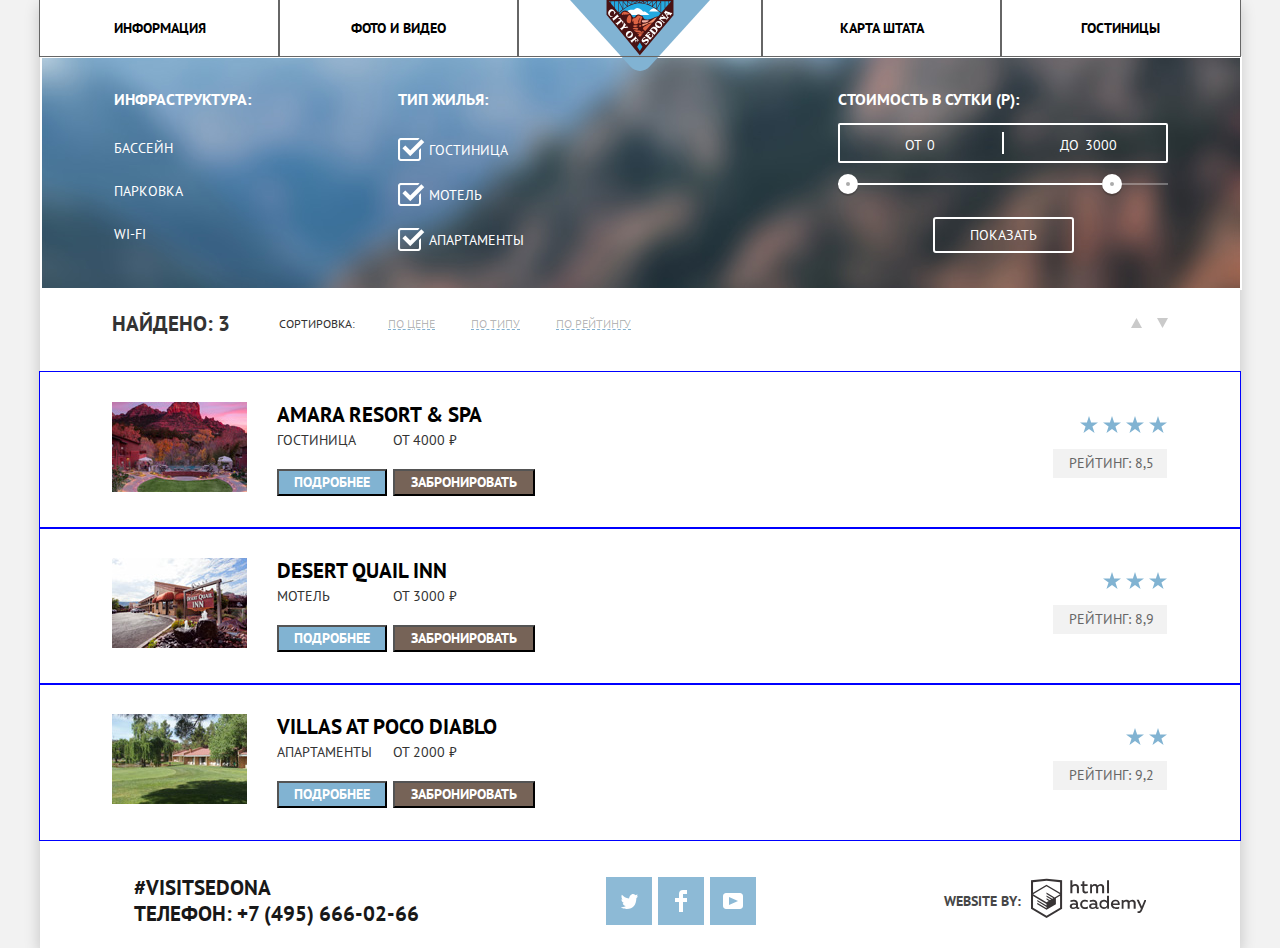
==== hotels.html @ 77ab7d51 "Главная страница - форма готова (кроме декоративных эффектов). Социальный футер - сделал svg, встрое" ====
<!DOCTYPE html>
<html lang="ru">
    <head>
        <meta charset="utf-8">
        <title>HTML Academy: Седона - отели</title>
        <link href="https://fonts.googleapis.com/css?family=PT+Sans:400,700&amp;subset=latin,cyrillic" rel="stylesheet">
        <link rel="stylesheet" href="css/normalize.css">
        <link rel="stylesheet" href="css/style.css">
    </head>
    <body>
        
        <div class="main-container">
            <header class="main-header">
                <nav class="main-navigation" tabindex="1">
                <ul class="site-navigation">
                    <li> <a href="info.html">Информация</a></li>
                    <li> <a href="photo-video.html">Фото и видео</a></li>
                    <li class="main-header-logo">
                    <a href="index.html"><img src="img/logo.svg" width="140" height="71"
                    alt="Логотип города Седона"></a> 
                    </li>
                    <li> <a href="map.html">Карта штата</a></li>
                    <li> <a href="hotels.html">Гостиницы</a></li>
                </ul>
                </nav>
                </header>

            <main>
                <form class="filter white-text" name="filter-form" method="POST" enctype="multipart/form-data">
                    <fieldset class="field-group">
                        <legend>инфраструктура:</legend>
                        <label>
                            <input type="checkbox" name="pool" value="yes" checked>
                            бассейн
                        </label>
                        <label>
                            <input type="checkbox" name="parking" value="yes">
                            парковка
                        </label>
                        <label>
                            <input type="checkbox" name="wi-fi" value="yes">
                            wi-fi
                        </label>
                    </fieldset>

                    <fieldset class="field-group">
                        
                        <legend>тип жилья:</legend>
                        <label>
                            <input type="checkbox" name="hotel" value="yes" checked><span></span>
                            гостиница
                        </label>
                        <label>
                            <input type="checkbox" name="motel" value="yes" checked><span></span>
                            мотель
                        </label>
                        <label>
                            <input type="checkbox" name="aparts" value="yes" checked><span></span>
                            апартаменты
                        </label>
                    </fieldset>
                    <fieldset class="field-group wide">

                        <!--<legend>Стоимость в сутки (р):</legend>
                        старая версия-->

                        <!--<label for="range-value">Стоимость в сутки (р):</label>-->
                       <!-- <div>
                            <div class="range-from"><p>от 0</p></div>
                            <div  class="range-to"><p>до 3000</p></div>
                        </div>  
            
                        
                        <input type="range" multiple min="0" max="3000" step="1" id="range-value">
                        
                        <button class="form-button white-text" type="submit" name="form-button">показать</button>-->

                        <!--Версия из Демо-->
                        <div class="filter-range">
                            <div class="filter-range-title">Стоимость в сутки (р):</div>
                            <div class="price-controls">
                                <label class="min-price">от <input type="number" name="min-price" value="0"></label>
                                <label class="max-price">до <input type="number" name="max-price" value="3000"></label>
                            </div>
                            <div class="range-controls">
                                <div class="scale">
                                <div class="bar"></div>
                                </div>
                                <div class="range-toggle range-toggle-min"></div>
                                <div class="range-toggle range-toggle-max"></div>
                            </div>
                            <button class="btn-transparent" type="submit">Показать</button>
                        </div>
                    </fieldset>
                </form>

                <div class="sortby">
                    <h3>
                        Найдено: 3
                    </h3>
                    <span >Сортировка:</span>
                    <ul>
                       
                        <li><a href="#">по цене</a></li>
                        <li><a href="#">по типу</a></li>
                        <li><a href="#">по рейтингу</a></li>
                    </ul>
                    <div class="arrow">
                        <a href="#"><svg class="arrow-up" xmlns="http://www.w3.org/2000/svg" alt="Сортировка по возрастанию" width="11" height="10" viewBox="0 0 11 10">
                            <path d="M5.5 0L0 10h11z"/></svg></a>
                        <a href="#"><svg class="arrow-down rotate" xmlns="http://www.w3.org/2000/svg" alt="Сортировка по убыванию" width="11" height="10" viewBox="0 0 11 10">
                            <path d="M5.5 0L0 10h11z"/></svg></a>
                    </div>
                </div>
                <section class="catalog">
                    <h2 class="not-visible">Вывод поиска</h2> 
                    <ul> 
                        
                        <!--карточка 1-->
                        <li class="catalog-item">

                                <p class="catalog-item-image">
                                    <a href="catalog-item.html">
                                    <img src="img/hotel-picture-1.jpg" width="135" height="90"
                                    alt="Фотография отеля">
                                    </a>
                                </p>
                                
                                <div class="description">

                                    <h3 class="bold">
                                        <a href="catalog-item.html">
                                            amara resort & spa
                                        </a>
                                    </h3>
                                    
                                    <div class="table">
                                        
                                        <div class="column">
                                            <p class="catalog-item-price ordinary-text">
                                                гостиница
                                            </p>
                                            <button class="button-blue small-button-blue" type="button">подробнее</button>
                                        </div>

                                        <div class="column">
                                            <p class="catalog-item-price ordinary-text">
                                                от 4000 ₽	
                                            </p>
                                            <button class="button-brown small-button-brown" type="button">забронировать</button>
                                        </div>
                                   
                                    </div>

                                </div>
                            
                                <div class="rating">
                                    <p>
                                        <div class="four-stars"></div>
                                        <!--<img src="img/star.svg" width="18" height="17" alt="звезда">
                                        <img src="img/star.svg" width="18" height="17" alt="звезда">
                                        <img src="img/star.svg" width="18" height="17" alt="звезда">
                                        <img src="img/star.svg" width="18" height="17" alt="звезда">
                                        <img src="img/star.svg" width="18" height="17" alt="звезда">-->
        
                                    </p>
                                    <span class="rating-back">
                                        рейтинг: 8,5
                                    </span>
                                </div>
                            </li>
    
                            <!--карточка 2-->
                            <li class="catalog-item">

                                <p class="catalog-item-image">
                                    <a href="catalog-item.html">
                                    <img src="img/hotel-picture-2.jpg" width="135" height="90"
                                    alt="Фотография отеля">
                                    </a>
                                </p>

                                <div class="description">

                                    <h3 class="bold">
                                        <a href="catalog-item.html">
                                            Desert Quail Inn
                                        </a>
                                    </h3 >
                                    <div class="table">

                                        <div class="column">
                                            <p class="catalog-item-price ordinary-text">
                                                мотель	
                                            </p>
                                            <button class="button-blue small-button-blue" type="button">подробнее</button>
                                        </div>

                                        <div class="column">
                                            <p class="catalog-item-price ordinary-text">
                                                от 3000 ₽	
                                            </p>
                                            <button class="button-brown small-button-brown" type="button">забронировать</button>
                                        </div>

                                    </div>

                                </div>
                                
                                <div class="rating">
                                    <p>
                                            <div class="three-stars"></div>
                                        <!--<img src="img/star.svg" width="18" height="17" alt="звезда">
                                        <img src="img/star.svg" width="18" height="17" alt="звезда">
                                        <img src="img/star.svg" width="18" height="17" alt="звезда">-->
                            
                                    </p>
                                    <span class="rating-back">
                                        рейтинг: 8,9
                                    </span>
                                </div>

                            </li>
    
                            <!--карточка 3-->
                            <li class="catalog-item">

                                <p class="catalog-item-image">
                                    <a href="catalog-item.html">
                                    <img src="img/hotel-picture-3.jpg" width="135" height="90"
                                    alt="Фотография отеля">
                                    </a>
                                </p>

                                <div class="description">
    
                                    <h3 class="bold">
                                        <a href="catalog-item.html">
                                            Villas at Poco Diablo
                                        </a>
                                    </h3>
                                    <div class="table">

                                        <div class="column">
                                            <p class="catalog-item-price ordinary-text">
                                                апартаменты 	
                                            </p>
                                            <button class="button-blue small-button-blue" type="button">подробнее</button>
                                        </div>

                                        <div class="column">
                                            <p class="catalog-item-price ordinary-text">
                                            от 2000 ₽ 
                                            </p>
                                            <button class="button-brown small-button-brown" type="button">забронировать</button>
                                        </div>

                                    </div>

                                </div>
                                <div class="rating">
                                    <p>
                                        <div class="two-stars"></div>
                                            
                                        <!--<img src="img/star.svg" width="18" height="17" alt="звезда">
                                        <img src="img/star.svg" width="18" height="17" alt="звезда">-->
                                            
                                    </p>
                                    <span class="rating-back">
                                        рейтинг: 9,2
                                    </span>
                                </div>
                            </li>
                    </ul>

                </section>
            </main>

            <footer class="semi-transparency">
                <p class="footer-contacts bold lh-26px">
                  #visitsedona<br>
                  ТЕЛЕФОН: +7 (495) 666-02-66
              </p>
          
              <div class="footer-social">
                <a class="social-button twitter" href="https://twitter.com">
                  <svg xmlns="http://www.w3.org/2000/svg" xmlns:xlink="http://www.w3.org/1999/xlink" width="17" height="15" viewBox="0 0 17 15">
                    <path fill="#FFF" class="icon" d="M10.95.144c1.685-.496 2.984.27 3.577 1.179.673-.231 1.331-.481 2.011-.708a2.345 2.345 0 0 1-.857 1.768c.685.17 1.304-.491 1.304-.491-.169 1-1.006 1.788-1.563 2.024-.231 6.75-3.175 11.217-10.077 11.082h-.446c-.41 0-4.164-.46-4.898-1.887 2.271.196 3.893-.422 4.693-1.177-.96-.3-2.679-.477-2.979-2.95.349.106.564.228 1.19.119C1.705 8.247.374 7.53.448 5.33c.285.328 1.067.536 1.34.472C1.085 5.561-.182 2.442.894.85c1.818 1.854 3.735 3.606 7.152 3.773C8.254 2.33 9.183.793 10.95.144z"/>
                  </svg>
                </a>
          
                <a class="social-button facebook" href="https://facebook.com">
                  <svg xmlns="http://www.w3.org/2000/svg" width="12" height="22" viewBox="0 0 12 22">
                    <path fill="#FFF" class="icon" d="M12 4V0H8a4 4 0 0 0-4 4v4H0v4h4v10h4V12h4V8H8V4h4z"/>
                  </svg>
                </a>
                
                <a class="social-button youtube" href="https://youtube.com">
                  <svg xmlns="http://www.w3.org/2000/svg" xmlns:xlink="http://www.w3.org/1999/xlink" width="20" height="16" viewBox="0 0 20 16">
                    <path fill="#FFF" class="icon" d="M17 0H3C1.35 0 0 1.35 0 3v10c0 1.65 1.35 3 3 3h14c1.65 0 3-1.35 3-3V3c0-1.65-1.35-3-3-3zM6.027 11.998V4.002L15.014 8l-8.987 3.998z"/>
                  </svg>
                </a>
              </div>
          
              <p class="footer-copyright">
                <b class="lh-26px">website by:</b>
                <a class="htmla-link" href="https://htmlacademy.ru/intensive/htmlcss">
                  <!--<img src="img/logo-htmla.svg"
                  width="115" height="41" alt="логотип htmlacademy">-->
                  <svg xmlns="http://www.w3.org/2000/svg" data-name="Layer 1" viewBox="0 0 113 39" width="115px" height="41px">
                    <path class="htmla-cprght" fill="#fff" d="M46.84 28.22a2.07 2.07 0 0 0 .58-.11v1.4a3.41 3.41 0 0 1-1.24.22 1.75 1.75 0 0 1-1.75-1 5.08 5.08 0 0 1-3.3 1.13c-1.59 0-3.06-.87-3.06-2.68 0-2.24 2.08-2.93 3.9-2.93a11.63 11.63 0 0 1 2.28.26v-.31c0-1.09-.8-1.86-2.3-1.86a7.79 7.79 0 0 0-3.15.67v-1.79a10.72 10.72 0 0 1 3.35-.58c2.48 0 4 1.18 4 3.83v3.14a.57.57 0 0 0 .69.61zm-6.76-1.19a1.42 1.42 0 0 0 1.64 1.29 3.56 3.56 0 0 0 2.53-1v-1.51a10.21 10.21 0 0 0-1.9-.22c-1.1.01-2.27.35-2.27 1.45zM53.06 20.62a5.29 5.29 0 0 1 2.7.67v1.79a4.28 4.28 0 0 0-2.42-.73 2.89 2.89 0 1 0 0 5.76 5.26 5.26 0 0 0 2.55-.67v1.8a6.58 6.58 0 0 1-2.9.6 4.42 4.42 0 0 1-4.72-4.54 4.54 4.54 0 0 1 4.79-4.68zM65.84 28.22a2.07 2.07 0 0 0 .58-.11v1.4a3.41 3.41 0 0 1-1.24.22 1.75 1.75 0 0 1-1.75-1 5.08 5.08 0 0 1-3.3 1.13c-1.59 0-3.06-.87-3.06-2.68 0-2.24 2.08-2.93 3.9-2.93a11.63 11.63 0 0 1 2.28.26v-.31c0-1.09-.8-1.86-2.3-1.86a7.79 7.79 0 0 0-3.15.67v-1.79a10.72 10.72 0 0 1 3.35-.58c2.48 0 4 1.18 4 3.83v3.14a.57.57 0 0 0 .69.61zm-6.76-1.19a1.42 1.42 0 0 0 1.64 1.29 3.56 3.56 0 0 0 2.53-1v-1.51a10.21 10.21 0 0 0-1.9-.22c-1.11.01-2.27.35-2.27 1.45zM76.67 16.85v12.76h-1.76v-1.39a4.07 4.07 0 0 1-3.35 1.62 4.62 4.62 0 0 1 0-9.22 4 4 0 0 1 3.15 1.37v-5.14h2zm-4.76 5.48a2.9 2.9 0 0 0 0 5.8 3 3 0 0 0 2.79-1.84v-2.13a3.06 3.06 0 0 0-2.79-1.83zM82.99 20.62c3.48 0 4.68 2.81 4.12 5.34h-6.58c.22 1.57 1.75 2.22 3.35 2.22a6.41 6.41 0 0 0 2.77-.62v1.68a7.5 7.5 0 0 1-3.14.6c-2.68 0-5-1.53-5-4.61a4.39 4.39 0 0 1 4.48-4.61zm.09 1.62a2.39 2.39 0 0 0-2.57 2.26h4.85a2.06 2.06 0 0 0-2.28-2.26zM89.1 29.61v-8.75h1.73v1.09a4 4 0 0 1 2.92-1.33 3 3 0 0 1 2.73 1.4 4.33 4.33 0 0 1 3.06-1.4 3.21 3.21 0 0 1 3.32 3.52v5.47h-2V24.2a1.67 1.67 0 0 0-1.73-1.84 2.94 2.94 0 0 0-2.17 1.18V29.61h-2V24.2a1.67 1.67 0 0 0-1.73-1.84 3.11 3.11 0 0 0-2.32 1.35v5.91h-2zM111.47 20.86h2l-4.1 9.93c-.95 2.28-2.19 3-3.52 3a5 5 0 0 1-1.15-.15v-1.66a3 3 0 0 0 .89.13c.95 0 1.66-.67 2.17-2l.18-.44-4.16-8.82h2.13l3 6.6zM40.66 1.53v5a4 4 0 0 1 2.83-1.2A3.41 3.41 0 0 1 47.1 8.9v5.41h-2V9.15a1.9 1.9 0 0 0-2-2.1 3.08 3.08 0 0 0-2.44 1.46v5.8h-2V1.53h2zM52.43 2.42v3.12h3.17v1.71h-3.17v4c0 1.15.53 1.53 1.66 1.53a4.71 4.71 0 0 0 1.77-.35v1.68a7.14 7.14 0 0 1-2.35.38 2.68 2.68 0 0 1-3-2.88V7.23h-1.6V5.52h1.57V2.88zM58.1 14.29V5.54h1.73v1.09a4 4 0 0 1 2.92-1.33 3 3 0 0 1 2.73 1.4 4.33 4.33 0 0 1 3.06-1.4 3.21 3.21 0 0 1 3.32 3.52v5.47h-2V8.88a1.67 1.67 0 0 0-1.73-1.84 2.94 2.94 0 0 0-2.17 1.18V14.29h-2V8.88a1.67 1.67 0 0 0-1.73-1.84 3.11 3.11 0 0 0-2.32 1.35v5.91h-2zM74.72 1.52h1.95v12.76h-1.95zM15.44.02h-.16L0 1.62v28l15.28 9.09 15.28-9.09v-28zm13.12 28.45l-13.28 7.9L2 28.47V16.99l13.22 7.87v1.43l-9.07-5.4v1.38l9.11 5.47v1.46l-9.1-5.42v1.38l9.11 5.47 9.19-5.5V19.22l4.1-2.45v11.67zm0-13.16l-3.65 2.14-1.68 1-8-4.76v1.38l6.84 4.07h-.06l-.15.09-1 .57-5.64-3.36v1.38l4.45 2.65-1.05.7-3.36-2v1.38l2.21 1.3-2.25 1.35-13.16-7.82 13.17-7.92zm0-1.39L15.21 6.05l-13.2 7.86V3.41l13.28-1.39 13.28 1.39v10.51z"/>
                </svg>
                </a>
              </p>
          
              </footer>
        </div>
    </body>
</html>
---- css/style.css ----
body {
  margin: 0;
  padding: 0;

  font-family: "PT Sans", Arial, sans-serif;
  font-size: 14px;
  line-height: 21px;
  font-weight: 400;
  text-transform: uppercase;
  text-align: center;
  color: #333333;
  background-color: #f2f2f2;
}

a:hover,
button:hover{
  cursor: pointer;
}


a {
  text-decoration: none;
}

.main-container{
  width: 1200px;
  /*height: 2762px;*/
  box-shadow: 0px 5px 15px 0 rgba(0, 1, 1, 0.2);
  margin: 0 auto;
  background-color: #ffffff;
}

.main-navigation {
  font-size: 14px;
  font-weight: bold;
  line-height: 26px;
  color: #000000;
  text-align: center;
}

h3 {
  font-size: 21px;
  line-height: 26px;
}

.site-navigation {
  list-style: none;	
}

.lh-26px{
  line-height: 26px;
}

.site-navigation a {
  color: #000000;
}

.main-navigation a:hover,
.main-navigation a:focus {
  color: #81b3d2;
}

.site-navigation{
  display: flex;
  
  flex-direction: row;
  justify-content: space-between;
  padding-left: 0px;
  margin: 0px;
  
}

.site-navigation li {
display: flex;
outline: 1px solid #666;
flex-basis: 239px;
align-items: center;
justify-content: center;
height: 56px; /*если без высоты - рисует с заданными в макете внутренними отступами 79px.
высота строки 26, по 22 внутр. отступы, итого высота li на 9px больше, чем нужно и лого не выходит за пределы контейнера*/
}
.site-navigation
.main-header-logo {
  flex-basis: 244px;
  display: block;
  z-index: 5;
}

.blue-back,
.button-blue {
  background-color: #81b3d2;
}

.main-navigation a:active{
  color: rgba(0, 0, 0, 0.3);
}

.button-blue:hover,
.button-blue:focus,
.footer-social a:hover, 
.footer-social a:focus {
  background-color: #669ec0;
}

.footer-social a:active, 
.button-blue:active {
  background-color: #5496bd;
  color: rgba(255, 255, 255, 0.3);

}

/*.cover{
  width:280px;
  height: 146px;
  margin: 0px;
}*/

.blue-back p{
  /*margin: 0px;*/
}
.white-text {
  color: #ffffff;
  font-size: 14px;
  text-transform: uppercase;
}

.blue-back .bold {
  font-size: 21px;
  color: #ffffff;
}

.blue-back {
  color: #ffffff;
  /*width: 280px;*/
  /*height: 256px;*/
  /*padding: 43px 60px 61px;*/
}

.inner-grid{
  display: flex;
  flex-direction: row;
  /*justify-content: center;*/
  flex-wrap: wrap;
  outline: 1px dashed #666;
}

.button-brown {
  
  background-color: #766357;
}
.big-button-brown {
  width: 568px;
  height: 86px;
  color: #ffffff;
  font-size: 21px;
  line-height: 26px;
  font-weight: 700;
  text-transform: uppercase;
}

.small-button-brown,
.small-button-blue{
  width: 142px;
  height: 27px;
  color: #ffffff;
  text-transform: uppercase;
  font-weight: 700;
}

.button-brown:hover{
  background-color: #604e43;
}

.button-brown:active{
  background-color: #503e33;
  color: rgba(255, 255, 255, 0.3);
}


.welcome-banner{
  text-align: center;
  width: 1200px;
  height: 508px;
  background-color: #5496bd;
  
  background-image: url(../img/welcome.svg), url(../img/polygon.png), url(../img/background-photo.jpg);
  background-size: 40%, 100%, 100%;
  background-position: center, bottom, top;

  border: 1px solid red;
  position: relative;
  background-repeat: no-repeat, no-repeat, no-repeat;
}

.bold{
  color:#000000;
  font-size: 21px;
  text-transform: uppercase;
  font-weight: bold;
}

.grey-back{
  background-color: #eeeeee;
}

.white-back{
  background-color: #ffffff;
}

.input-back-wide{
  width: 346px;
  height: 38px;
  background-color: #f2f2f2;
  
}

.form-decor {
  
  border: 1px solid red;
  box-shadow: 0px 7px 15px 0 rgba(0, 1, 1, 0.15);
  line-height: 26px;
  font-weight: 700;
  color:#000000;
  
  
}

.modal-show {
  display: inline-block;
  /*animation: bounce 0.6s;*/
}

.visually-hidden{
  display: none;
}

/*@keyframes bounce {
  0% {
    transform: translateY(-2000px);
  }

  70% {
    transform: translateY(30px);
  }

  90% {
    transform: translateY(-10px);
  }

  100% {
    transform: translateY(0);
  }
}*/
/*@keyframes bounce{
	from{
	top: 25px;
	animation-timing-function: ease-in;
	}
	50%{
		top:50px;
		 animation-timing-function: ease-out;
	}
	to{
		top: 100px;
	}
	
  }*/

@keyframes shake {
  0%,
  100% {
    transform: translateX(0);
  }

  10%,
  30%,
  50%,
  70%,
  90% {
    transform: translateX(-10px);
  }

  20%,
  40%,
  60%,
  80% {
    transform: translateX(10px);
  }
}

.modal-error {
  animation: shake 0.6s;
}

.grid-item{
  
  width: 280px;
  padding: 43px 60px 61px;
  
}

.content-image{
  width: 800px;
  /*height: 256px;*/
  display: flex;
  /*outline: 1px solid red;*/
  margin: 0px;
  padding: 0px;
}

.grid-item .content-image{
  width: 800px;
  height: 256px;
}

.big-button-blue{
  width: 458px;
  height: 58px;
  color: #ffffff;
  font-size: 21px;
  line-height: 26px;
  font-weight: 700;
  text-transform: uppercase;
}

.small-button-blue{
  width: 110px;
  height: 27px;
}

.not-visible{
  display: none;
}

.pseudo-header{
  font-size: 30px;
  font-weight: bold;
  line-height: 36px;
  color: #000000;
  
}

.pseudo-header+.ordinary-text { 
  line-height: 24px;
}

.interactive {
  text-align: center;
  
}

.map form{
  padding: 55px;
  border: solid 1px red;
  /*width: 568px;*/
  margin: 0 316px;
  
  position: absolute;
  z-index: 15;
  background-color: #ffffff;

}
.form-decor input {
  color:#000000;
  font-size: 14px;
  font-weight: 700;
  text-transform: uppercase;
  border: none;
  width: 346px;
  /*height: 38px;*/
  padding-left: 13px;
  padding-top: 11px;
  padding-bottom: 11px;
  margin-bottom: 29px;
}

.number input{
  width: 38px;
  padding-left: 0px;
  text-align: center;
}

.number button{
  width: 38px;
  height: 38px;
  background-color: #f2f2f2;
}

/*.htmla-link{
  
  width: 115px; 
  height: 41px;
  mask-image: url('img/logo-htmla.svg');
  background-color: #231f20;
}*/

.sortby{
  display: flex;
  flex-direction: row;
  justify-content: space-around;
  padding-left: 72px;
  margin-right: 72px;
  align-items: center;
  font-size: 12px;
  line-height: 18px;
}
.sortby li,
.catalog li{
  list-style: none;
}

.sortby li {
  display: inline-block;
  margin-left: 33px;
  text-align: start;
  
}
.sortby ul{
  text-align: start;
  padding-left: 0px;
}

.sortby span {
  margin-left: 49px;
}
.sortby a {
  color: rgba(0, 0, 0, 0.3);
  text-decoration-line: underline;
  text-decoration-color: #81b3d2;
  text-decoration-style: dashed;
}
.sortby a:hover,
.sortby a:focus {
  color:#81b3d2;
}
.sortby a:active {
  color: #000000;
  text-decoration: none;
}

 .arrow {
  text-align: end;
  margin-left: auto;
  
}

.arrow-up,
.arrow-down{
  fill: #cacaca;
}
.arrow-up:hover,
.arrow-down:hover,
.arrow-up:focus,
.arrow-down:focus {
  fill: #231F20;
}
.arrow-up:active,
.arrow-down:active{
  fill: #81b3d2;
}
.arrow .rotate{
  transform: rotate(180deg);
  margin-left: 12px;
}
.catalog-item{
  padding: 30px 73px 30px 72px;
}

.catalog-item a{
  color:#000000;
}

.catalog-item-image{
  margin: 0px;
}

.description{
  display: flex;
  align-items: flex-start;
  justify-content: flex-start;
  flex-wrap: wrap;
  width: 258px;
  margin-top: 0px;
 
  margin-right: 450px;
  margin-left: 30px;
}

.description a {
  margin-bottom: 0px;
  display: inline-block;
}

.description a:hover,
.description .arrow-up:focus {
  color: #81b3d2;
}

.description a:active{
  color: rgba(0, 0, 0, 0.3);
}

.description h3{
  margin: 0px;
}

.description
.ordinary-text {
  display: inline-block;
  margin-right: 0px;
  margin-bottom: 18px;
  margin-top: 0px;

}

.rating{
  text-align: end;
  margin-left: auto;

}

.column {
  display: flex;
  width: 142px;
  flex-direction: column;
  align-items:  flex-start;
  justify-content: flex-start;
}

.column:first-child{
  margin-right: 6px;
}

.column button{
  padding: 0px;
}
.table{
  display: flex;
  width: 180px;
  flex-direction: row;
  align-items:  flex-start;
  justify-content: flex-start;
}

.catalog ul{
  padding-left: 0px;
}

.catalog li{
  display: flex;
  outline: 1px solid blue;
  flex-direction: row;
  flex-wrap: wrap;
}

.rating-back{
  width: 110px;
  height: 27px;
  background-color:#f2f2f2;
  color: #666666;
  font-weight: 400;
  padding: 5px 13px 6px 16px;
}

.semi-transparency{
  display: flex;
  justify-content: space-around;
  align-items: center;
  opacity: 0.9;
  z-index: 5;
}

.footer-social{
  display: flex;
  width: 150px;
  
  flex-direction: row;
  flex-wrap: nowrap;
 
}

/*.footer-social ul{
  display: flex;
  flex-direction: row;
  justify-content: space-between;
}*/

/*.footer-social a:active,
.footer-social a:focus  {
  background-color: rgba(255, 255, 255, 0.3);
  z-index: 5;
}*/
/*
.icon-back li{
  display: inline-block;
  vertical-align: middle;
  
}
.icon-back img {
  align-content: center;
  vertical-align: middle;
  display: inline-block;
}

.icon-back {
  margin: 0px;
  display: flex;
  padding: 0px;
  justify-content: space-around;
}
*/

/*.footer-social a{
  width: 46px;
  height: 48px;
  background-color: #81b3d2;
  display: inline-block;
}

.twitter{
  background-image: url('../img/tw-icon.svg');
  background-repeat: no-repeat;
  background-position: center;
}

.facebook{
  background-image: url('../img/fb-icon.svg');
  background-repeat: no-repeat;
  background-position: center;
}

.youtube{
  background-image: url('../img/youtube-icon.svg');
  background-repeat: no-repeat;
  background-position: center;
}
*/
.footer-social a{
  width: 46px;
  height: 48px;
  background-color: #81b3d2;
  display:flex;
  flex-direction: row;
  flex-wrap: nowrap;
  justify-content: center;
  align-items: center;
  margin-right: 6px;
}

.footer-social a:nth-child(3){
  margin-right: 0px;
}

.twitter svg{
  
  
  /*vertical-align: middle;*/
}

.footer-social a:active .icon{
  fill: rgba(255, 255, 255, 0.3);
}

.footer-contacts{
  text-align: left;
  text-decoration: none; /*в Edge всё равно подчёркивает телефон, как ссылку и выделяет синим */
}

.footer-copyright{
  display: flex;
  align-items: center;
}
.footer-copyright b{
  margin-right: 10px;
}

.htmla-cprght {
  fill: #231f20;
}

.htmla-link:hover .htmla-cprght,
.htmla-link:focus .htmla-cprght {
  fill: #81b3d2;
}

.htmla-link:active .htmla-cprght{
  fill: #bdbbbc;
}

.filter {
  background-image: url(../img/filter-background.jpg);
  background-repeat: no-repeat;
  width: 1054px;
  /*height: 273px; */
  background-position: center;
  display: flex;
  vertical-align: top;
  border: solid 2px #ffffff;
  padding: 31px 72px 35px 72px;
  /*justify-content: space-between;*/
}
.filter legend{
  line-height: 21px;
  font-size: 16px;
  font-weight: 700;
  
}


.filter fieldset{
  border: none;
  /*display: inline-block;*/
  text-align: left;
  vertical-align: top;
  padding: 0px;
  margin: 0 0;
  width: 139px;
  display: flex;
  flex-direction: column;
  flex-wrap: nowrap;
}

.filter button{
  /*background: #fff; /* запасной цвет для старых браузеров */
  background-color: transparent;
  /* rgba(255, 255, 255, 0.1);*/
  border-radius: 3px;
  margin: 0 auto;
  
  
}

input[type="checkbox"] {
  display: none;
 }


 .filter input[type="checkbox"]~span {
  /*content: " ";*/
  display: inline-block;
  width: 27px;
  height: 23px;
  vertical-align: bottom;
  background-image: url(../img/checkbox-off.png);
  background-repeat: no-repeat;
}

.filter input[type="checkbox"]:checked~span {
  /*content: " ";*/
  /*display: inline-block;
  width: 27px;
  height: 23px;
  vertical-align: bottom;*/
  background-image: url(../img/checkbox-on.png);
  /*background-repeat: no-repeat;*/
}



/*input[type="checkbox"] {
  display: none;
 }


.filter label::after {
  content: " ";
  display: inline-block;
  width: 27px;
  height: 23px;
  vertical-align: bottom;
  
  }

  /*label::after{
  content: " ";
  background-image: url(../img/checkbox-on.png);
  background-repeat: no-repeat;
  width: 27px;
  height: 23px;
  vertical-align: bottom;
}*/

/*label:after+input:checked {
  content: " ";
  background-image: url(../img/checkbox-off.png);
  background-repeat: no-repeat;
}
/*input[type="checkbox"]:disabled{
  background-image: url(../img/checkbox-off.png);
  background-repeat: no-repeat;*/
  /*.filter input[type="checkbox"]:checked{
    display: inline-block;
    background-image: url(../img/checkbox-on.png);
    width: 27px;
    height: 23px;
    background-repeat: no-repeat;
    vertical-align: bottom;
   }*/

   /*.field-group{
  width: 139px;
  display: flex;
  flex-direction: column;
  flex-wrap: nowrap;
}*/

/* Мои стили для формы с ранжированием
.wide {
  width: 314px;
}

.field-group div{
  width: 314px; 
  outline: solid white 1px;
  margin-top: 13px;
  display: flex;
}

.field-group .range-to,
.field-group .range-from {
  margin: 0px;
  padding: 0px;
  width: 157px;
  text-align: center;
  display: inline-block;
}
.range-from p{
  margin: 11px 0;
}

#range-value {
  width: 317px;
  margin-top: 13px;
  margin-bottom: 50px;

}

/*Стили для куска формы с ранжированием из демонстрации*/
.filter-range {
  width: 330px;
  margin-top: 0px;
  margin-left: auto;
  margin-right: auto; 

  color: #ffffff;
  text-transform: uppercase;
}

.filter-range-title {
  margin-bottom: 13px;

  font-weight: 600;
  font-size: 16px;
  line-height: 21px;
}

.price-controls {
  position: relative;
  
  height: 36px;
  margin-bottom: 20px;
  
  font-size: 0;

  border: 2px solid #ffffff;
  border-radius: 2px;
}

.price-controls::after {
  content: "";
  position: absolute;
  top: 50%;
  left: 50%;

  width: 2px;
  height: 22px;

  background: #ffffff;
  transform: translate(-50%, -50%);
}

.price-controls label {
  display: inline-block;

  font-size: 14px;
  line-height: 38px;
  vertical-align: top;

  cursor: pointer;
}

.price-controls .min-price,
.price-controls .max-price {
  width: 90px;
  padding-left: 65px;
}

.price-controls input {
  width: 50px;
  margin: 0;

  color: inherit;
  font: inherit;

  background: none;
  border: none;
}

.range-controls {
  position: relative;

  margin-bottom: 32px;
}

.range-controls .scale {
  height: 2px;

  background: rgba(255, 255, 255, 0.3);
}

.range-controls .bar {
  width: 80%;
  height: 2px;

  background: #ffffff;
}

.range-toggle {
  position: absolute;
  top: -9px;
  
  width: 4px;
  height: 4px;

  background: #ababab;
  border: 8px solid #ffffff;
  border-radius: 50%;
  box-shadow: 0 2px 1px 0 rgba(0, 1, 1, 0.2);
  cursor: pointer;
}

.range-toggle:hover {
  background: #1c4f80;
}

.range-toggle-min {
  left: 0;
}

.range-toggle-max {
  left: 80%;
}

.btn-transparent {
  display: block;
  margin: 0 auto;
  padding: 6px 35px;

  font-size: 14px;
  line-height: 20px;
  color: #ffffff;
  text-transform: uppercase;

  background: transparent;
  border: 2px solid #ffffff;
  border-radius: 2px;
  cursor: pointer;
}

.btn-transparent:hover {
  color: #000000;

  background: #ffffff;
}


/*Выравниваю лейблы к инпутам в форме фильтрации.
Есть подозрение, что это обычный justify-content: space-between,
но он почему-то не работает((*/


.filter fieldset:nth-child(1) label,
.filter fieldset:nth-child(2) label{
 margin-bottom: 22px;
}

.filter fieldset:nth-child(1) legend,
.filter fieldset:nth-child(2) legend {
  margin-bottom: 28px;
}

.filter fieldset:nth-child(1) label:last-child,
.filter fieldset:nth-child(2) label:last-child {
 margin-bottom: 0px;
}

.filter fieldset:nth-child(1) {
  margin-right: 147px;
}

.filter fieldset:nth-child(2) {
  margin-right: 314px;
}

.form-button {
  width: 133px;
  height: 32px;
  }
  

.four-stars{
  display: inline-block;
  width: 87px;
  height: 17px;
  background-image: url(../img/star.svg);
  background-repeat: space no-repeat;
  background-size: 18px 17px;
  }

  .three-stars{
  display: inline-block;
  width: 64px;
  height: 17px;
  background-image: url(../img/star.svg);
  background-repeat: space no-repeat;
  background-size: 18px 17px;
}

.two-stars{
  display: inline-block;
  width: 41px;
  height: 17px;
  background-image: url(../img/star.svg);
  background-repeat: space no-repeat;
  background-size: 18px 17px;
}
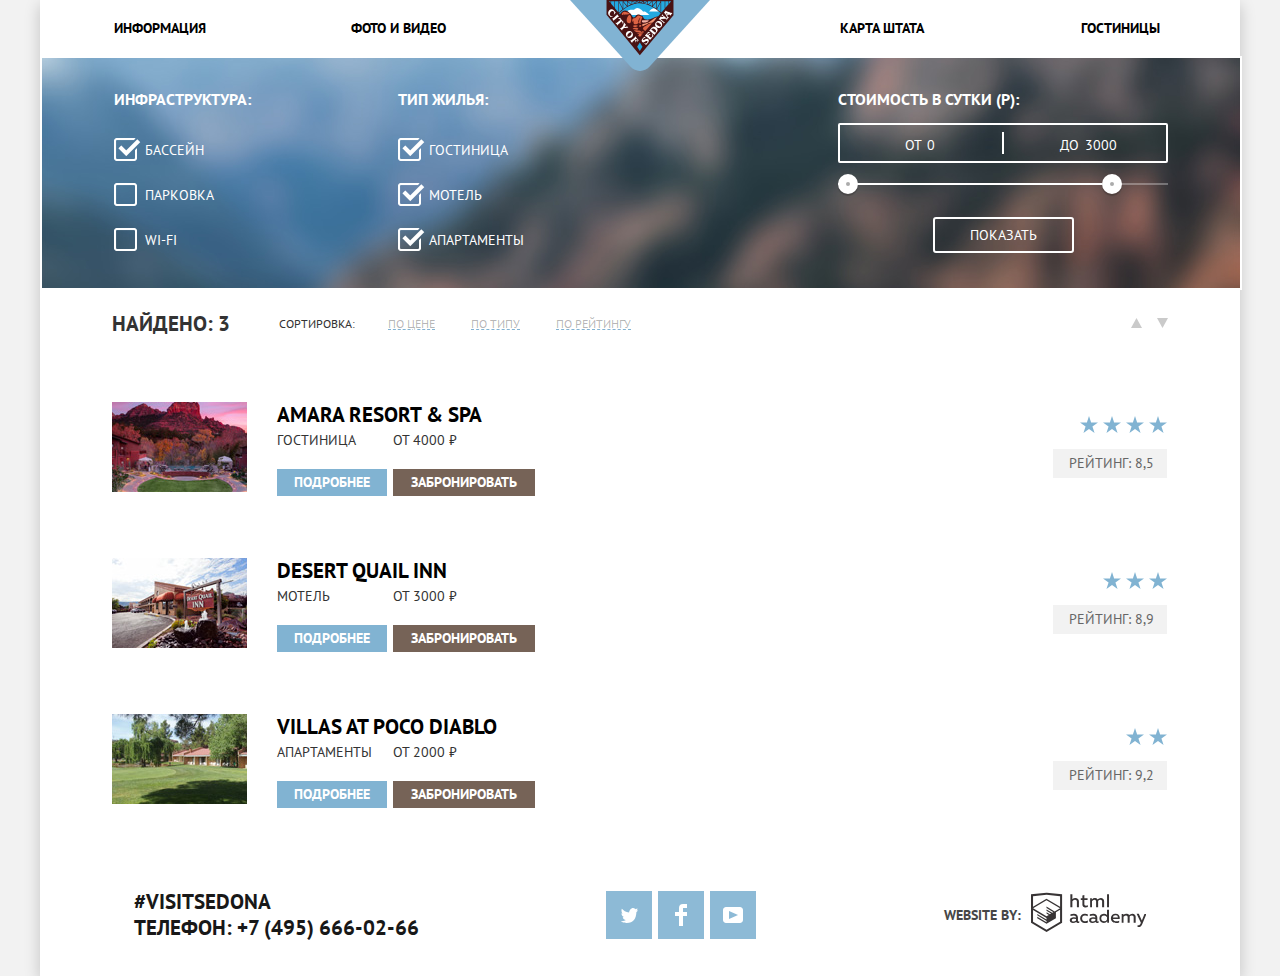
==== commit 2b3cc193: "Закрываем декоративные элементы и оформление контента." ====
--- a/hotels.html
+++ b/hotels.html
@@ -30,15 +30,15 @@
                     <fieldset class="field-group">
                         <legend>инфраструктура:</legend>
                         <label>
-                            <input type="checkbox" name="pool" value="yes" checked>
+                            <input type="checkbox" name="pool" value="yes" checked><span></span>
                             бассейн
                         </label>
                         <label>
-                            <input type="checkbox" name="parking" value="yes">
+                            <input type="checkbox" name="parking" value="yes"><span></span>
                             парковка
                         </label>
                         <label>
-                            <input type="checkbox" name="wi-fi" value="yes">
+                            <input type="checkbox" name="wi-fi" value="yes"><span></span>
                             wi-fi
                         </label>
                     </fieldset>
--- a/css/style.css
+++ b/css/style.css
@@ -22,12 +22,16 @@
   text-decoration: none;
 }
 
+button {
+  border: none;
+}
 .main-container{
   width: 1200px;
   /*height: 2762px;*/
   box-shadow: 0px 5px 15px 0 rgba(0, 1, 1, 0.2);
   margin: 0 auto;
   background-color: #ffffff;
+  position: relative;
 }
 
 .main-navigation {
@@ -72,7 +76,6 @@
 
 .site-navigation li {
 display: flex;
-outline: 1px solid #666;
 flex-basis: 239px;
 align-items: center;
 justify-content: center;
@@ -109,15 +112,6 @@
 
 }
 
-/*.cover{
-  width:280px;
-  height: 146px;
-  margin: 0px;
-}*/
-
-.blue-back p{
-  /*margin: 0px;*/
-}
 .white-text {
   color: #ffffff;
   font-size: 14px;
@@ -131,17 +125,14 @@
 
 .blue-back {
   color: #ffffff;
-  /*width: 280px;*/
-  /*height: 256px;*/
-  /*padding: 43px 60px 61px;*/
+ 
 }
 
 .inner-grid{
   display: flex;
   flex-direction: row;
-  /*justify-content: center;*/
   flex-wrap: wrap;
-  outline: 1px dashed #666;
+  
 }
 
 .button-brown {
@@ -180,16 +171,26 @@
 .welcome-banner{
   text-align: center;
   width: 1200px;
-  height: 508px;
+  height: 501px;
   background-color: #5496bd;
   
-  background-image: url(../img/welcome.svg), url(../img/polygon.png), url(../img/background-photo.jpg);
+  background-image: url(../img/welcome.svg), url(../img/background-photo.jpg);
   background-size: 40%, 100%, 100%;
-  background-position: center, bottom, top;
-
-  border: 1px solid red;
+  background-position: center, top;
+
+  
   position: relative;
   background-repeat: no-repeat, no-repeat, no-repeat;
+  
+  
+}
+
+.welcome-banner img{
+  width: 100.15%;
+  position: absolute;
+  bottom: -1.5px;
+  left: -1px;
+  
 }
 
 .bold{
@@ -215,14 +216,10 @@
 }
 
 .form-decor {
-  
-  border: 1px solid red;
   box-shadow: 0px 7px 15px 0 rgba(0, 1, 1, 0.15);
   line-height: 26px;
   font-weight: 700;
-  color:#000000;
-  
-  
+  color:#000000; 
 }
 
 .modal-show {
@@ -303,7 +300,6 @@
   width: 800px;
   /*height: 256px;*/
   display: flex;
-  /*outline: 1px solid red;*/
   margin: 0px;
   padding: 0px;
 }
@@ -349,42 +345,153 @@
   
 }
 
+/*Форма на главной странице*/
+
 .map form{
   padding: 55px;
-  border: solid 1px red;
   /*width: 568px;*/
   margin: 0 316px;
   
   position: absolute;
   z-index: 15;
   background-color: #ffffff;
+  box-shadow: 0px 7px 15px 0 rgba(0, 1, 1, 0.15);
 
 }
 .form-decor input {
   color:#000000;
+  
+  background-color: #f2f2f2;
   font-size: 14px;
   font-weight: 700;
   text-transform: uppercase;
+  width: 346px;
+  box-sizing: border-box;
+  padding-left: 13px;
+  padding-top: 12px;
+  padding-bottom: 10px;
+  outline: none;
   border: none;
-  width: 346px;
+  
   /*height: 38px;*/
-  padding-left: 13px;
+  /*padding-left: 13px;
   padding-top: 11px;
   padding-bottom: 11px;
-  margin-bottom: 29px;
-}
+  margin-bottom: 29px;*/
+  
+}
+
+.form-decor input::-webkit-input-placeholder {
+  color: #000000;
+ } 
 
 .number input{
   width: 38px;
-  padding-left: 0px;
+  /*padding-left: 0px;*/
+  
   text-align: center;
+  margin:0px;
+  padding: 11px 0;
+  
+}
+.number input::-webkit-inner-spin-button, 
+.number input::-webkit-outer-spin-button {
+  -webkit-appearance: none; 
+  margin: 0;
 }
 
 .number button{
   width: 38px;
-  height: 38px;
+  /*padding-top: 12px;
+  padding-bottom: 10px;*/
   background-color: #f2f2f2;
-}
+  border: none;
+  margin: 0px;
+  padding: 11px 0;
+}
+
+.number button:hover path{
+  fill: #000000;
+}
+
+.number button:active path{
+  fill: #81b3d2;
+  outline: none;
+}
+
+.number-item{
+  width: 114px;
+  display: flex;
+  outline: none;
+  /*flex-basis: 38px;*/
+  align-items: center;
+  justify-content: center;
+  flex-direction: row;
+
+}
+
+.number-cover{
+  display: inline-block;
+}
+
+.number{
+  display: flex;
+  justify-content: space-between;
+  margin-bottom: 54px;
+  align-items: baseline;
+}
+
+.input-cover{
+  display: flex;
+  flex-direction: row;
+  justify-content: space-between;
+  align-items: baseline;
+  margin-bottom: 29px;
+}
+
+.input-field{
+  display: flex;
+  flex-direction: row;
+  justify-content: space-between;
+  align-items: center;
+  width: 346px;
+  /*padding-right: 40px;*/
+  border: none;
+  vertical-align: middle;
+}
+
+.input-field a{
+  
+  position: absolute;
+  z-index: 6;
+  right: 64px;
+  display: flex;
+  
+}
+
+.input-field svg{
+  fill: #cacaca;
+}
+
+.input-field a:hover svg{
+  fill: black;
+}
+
+.input-field a:active svg{
+  fill: #81b3d2;
+}
+
+input[type="text"]:hover.input-back{
+  background-color: #ebebeb;
+  border: none;
+}
+
+input[type="text"]:focus.input-back{
+  background-color: #ffffff;
+  outline: solid 2px #e5e5e5;
+  border: none;
+}
+
 
 /*.htmla-link{
   
@@ -393,7 +500,7 @@
   mask-image: url('img/logo-htmla.svg');
   background-color: #231f20;
 }*/
-
+/*Форма на странице hotels.html*/
 .sortby{
   display: flex;
   flex-direction: row;
@@ -548,7 +655,7 @@
 
 .catalog li{
   display: flex;
-  outline: 1px solid blue;
+  /*outline: 1px solid blue;*/
   flex-direction: row;
   flex-wrap: wrap;
 }
@@ -568,6 +675,15 @@
   align-items: center;
   opacity: 0.9;
   z-index: 5;
+  background-color: #ffffff;
+  padding-top: 14px;
+  padding-bottom: 14px;
+  width:100%;
+}
+.main-page{
+  position:absolute;
+  top:2586px;
+
 }
 
 .footer-social{
@@ -736,7 +852,6 @@
 
 
  .filter input[type="checkbox"]~span {
-  /*content: " ";*/
   display: inline-block;
   width: 27px;
   height: 23px;
@@ -745,17 +860,11 @@
   background-repeat: no-repeat;
 }
 
-.filter input[type="checkbox"]:checked~span {
-  /*content: " ";*/
-  /*display: inline-block;
-  width: 27px;
-  height: 23px;
-  vertical-align: bottom;*/
+.filter input[type="checkbox"]:checked~span{
+
   background-image: url(../img/checkbox-on.png);
-  /*background-repeat: no-repeat;*/
-}
-
-
+
+}
 
 /*input[type="checkbox"] {
   display: none;
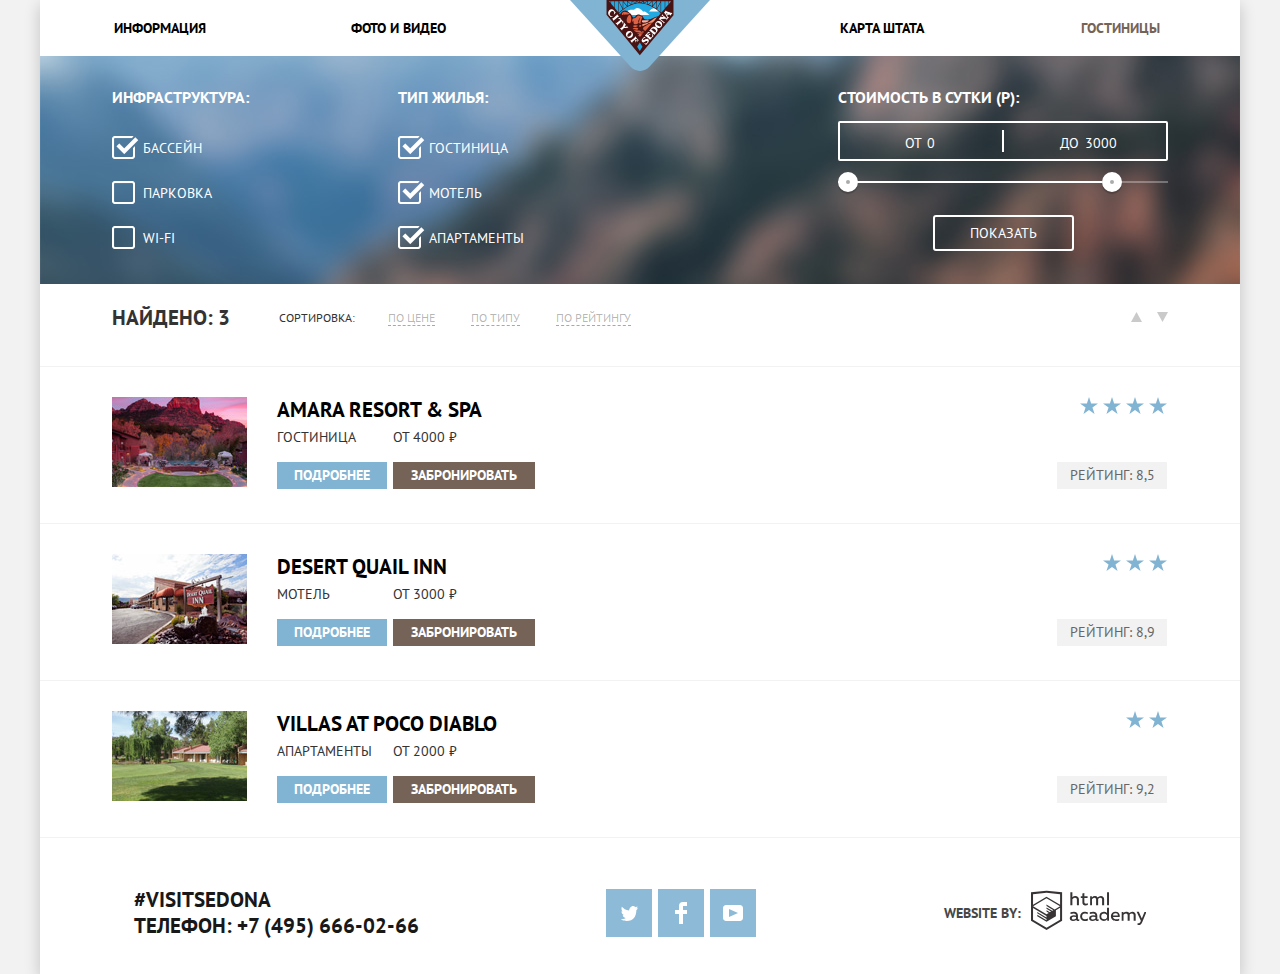
==== commit 1fa5a358: "Чистовик" ====
--- a/hotels.html
+++ b/hotels.html
@@ -20,14 +20,14 @@
                     alt="Логотип города Седона"></a> 
                     </li>
                     <li> <a href="map.html">Карта штата</a></li>
-                    <li> <a href="hotels.html">Гостиницы</a></li>
+                    <li> <a class="active" href="hotels.html">Гостиницы</a></li>
                 </ul>
                 </nav>
                 </header>
 
             <main>
                 <form class="filter white-text" name="filter-form" method="POST" enctype="multipart/form-data">
-                    <fieldset class="field-group">
+                    <fieldset class="field-group edge">
                         <legend>инфраструктура:</legend>
                         <label>
                             <input type="checkbox" name="pool" value="yes" checked><span></span>
@@ -43,7 +43,7 @@
                         </label>
                     </fieldset>
 
-                    <fieldset class="field-group">
+                    <fieldset class="field-group edge">
                         
                         <legend>тип жилья:</legend>
                         <label>
@@ -61,21 +61,6 @@
                     </fieldset>
                     <fieldset class="field-group wide">
 
-                        <!--<legend>Стоимость в сутки (р):</legend>
-                        старая версия-->
-
-                        <!--<label for="range-value">Стоимость в сутки (р):</label>-->
-                       <!-- <div>
-                            <div class="range-from"><p>от 0</p></div>
-                            <div  class="range-to"><p>до 3000</p></div>
-                        </div>  
-            
-                        
-                        <input type="range" multiple min="0" max="3000" step="1" id="range-value">
-                        
-                        <button class="form-button white-text" type="submit" name="form-button">показать</button>-->
-
-                        <!--Версия из Демо-->
                         <div class="filter-range">
                             <div class="filter-range-title">Стоимость в сутки (р):</div>
                             <div class="price-controls">
@@ -99,7 +84,7 @@
                         Найдено: 3
                     </h3>
                     <span >Сортировка:</span>
-                    <ul>
+                    <ul class="type">
                        
                         <li><a href="#">по цене</a></li>
                         <li><a href="#">по типу</a></li>
@@ -155,15 +140,8 @@
                                 </div>
                             
                                 <div class="rating">
-                                    <p>
-                                        <div class="four-stars"></div>
-                                        <!--<img src="img/star.svg" width="18" height="17" alt="звезда">
-                                        <img src="img/star.svg" width="18" height="17" alt="звезда">
-                                        <img src="img/star.svg" width="18" height="17" alt="звезда">
-                                        <img src="img/star.svg" width="18" height="17" alt="звезда">
-                                        <img src="img/star.svg" width="18" height="17" alt="звезда">-->
-        
-                                    </p>
+                                    
+                                    <div class="four-stars"></div>
                                     <span class="rating-back">
                                         рейтинг: 8,5
                                     </span>
@@ -208,13 +186,9 @@
                                 </div>
                                 
                                 <div class="rating">
-                                    <p>
-                                            <div class="three-stars"></div>
-                                        <!--<img src="img/star.svg" width="18" height="17" alt="звезда">
-                                        <img src="img/star.svg" width="18" height="17" alt="звезда">
-                                        <img src="img/star.svg" width="18" height="17" alt="звезда">-->
-                            
-                                    </p>
+                                    
+                                    <div class="three-stars"></div>
+                                   
                                     <span class="rating-back">
                                         рейтинг: 8,9
                                     </span>
@@ -259,13 +233,8 @@
 
                                 </div>
                                 <div class="rating">
-                                    <p>
-                                        <div class="two-stars"></div>
-                                            
-                                        <!--<img src="img/star.svg" width="18" height="17" alt="звезда">
-                                        <img src="img/star.svg" width="18" height="17" alt="звезда">-->
-                                            
-                                    </p>
+                                    
+                                    <div class="two-stars"></div>
                                     <span class="rating-back">
                                         рейтинг: 9,2
                                     </span>
@@ -305,11 +274,9 @@
               <p class="footer-copyright">
                 <b class="lh-26px">website by:</b>
                 <a class="htmla-link" href="https://htmlacademy.ru/intensive/htmlcss">
-                  <!--<img src="img/logo-htmla.svg"
-                  width="115" height="41" alt="логотип htmlacademy">-->
-                  <svg xmlns="http://www.w3.org/2000/svg" data-name="Layer 1" viewBox="0 0 113 39" width="115px" height="41px">
+                    <svg xmlns="http://www.w3.org/2000/svg" data-name="Layer 1" viewBox="0 0 113 39" width="115px" height="41px">
                     <path class="htmla-cprght" fill="#fff" d="M46.84 28.22a2.07 2.07 0 0 0 .58-.11v1.4a3.41 3.41 0 0 1-1.24.22 1.75 1.75 0 0 1-1.75-1 5.08 5.08 0 0 1-3.3 1.13c-1.59 0-3.06-.87-3.06-2.68 0-2.24 2.08-2.93 3.9-2.93a11.63 11.63 0 0 1 2.28.26v-.31c0-1.09-.8-1.86-2.3-1.86a7.79 7.79 0 0 0-3.15.67v-1.79a10.72 10.72 0 0 1 3.35-.58c2.48 0 4 1.18 4 3.83v3.14a.57.57 0 0 0 .69.61zm-6.76-1.19a1.42 1.42 0 0 0 1.64 1.29 3.56 3.56 0 0 0 2.53-1v-1.51a10.21 10.21 0 0 0-1.9-.22c-1.1.01-2.27.35-2.27 1.45zM53.06 20.62a5.29 5.29 0 0 1 2.7.67v1.79a4.28 4.28 0 0 0-2.42-.73 2.89 2.89 0 1 0 0 5.76 5.26 5.26 0 0 0 2.55-.67v1.8a6.58 6.58 0 0 1-2.9.6 4.42 4.42 0 0 1-4.72-4.54 4.54 4.54 0 0 1 4.79-4.68zM65.84 28.22a2.07 2.07 0 0 0 .58-.11v1.4a3.41 3.41 0 0 1-1.24.22 1.75 1.75 0 0 1-1.75-1 5.08 5.08 0 0 1-3.3 1.13c-1.59 0-3.06-.87-3.06-2.68 0-2.24 2.08-2.93 3.9-2.93a11.63 11.63 0 0 1 2.28.26v-.31c0-1.09-.8-1.86-2.3-1.86a7.79 7.79 0 0 0-3.15.67v-1.79a10.72 10.72 0 0 1 3.35-.58c2.48 0 4 1.18 4 3.83v3.14a.57.57 0 0 0 .69.61zm-6.76-1.19a1.42 1.42 0 0 0 1.64 1.29 3.56 3.56 0 0 0 2.53-1v-1.51a10.21 10.21 0 0 0-1.9-.22c-1.11.01-2.27.35-2.27 1.45zM76.67 16.85v12.76h-1.76v-1.39a4.07 4.07 0 0 1-3.35 1.62 4.62 4.62 0 0 1 0-9.22 4 4 0 0 1 3.15 1.37v-5.14h2zm-4.76 5.48a2.9 2.9 0 0 0 0 5.8 3 3 0 0 0 2.79-1.84v-2.13a3.06 3.06 0 0 0-2.79-1.83zM82.99 20.62c3.48 0 4.68 2.81 4.12 5.34h-6.58c.22 1.57 1.75 2.22 3.35 2.22a6.41 6.41 0 0 0 2.77-.62v1.68a7.5 7.5 0 0 1-3.14.6c-2.68 0-5-1.53-5-4.61a4.39 4.39 0 0 1 4.48-4.61zm.09 1.62a2.39 2.39 0 0 0-2.57 2.26h4.85a2.06 2.06 0 0 0-2.28-2.26zM89.1 29.61v-8.75h1.73v1.09a4 4 0 0 1 2.92-1.33 3 3 0 0 1 2.73 1.4 4.33 4.33 0 0 1 3.06-1.4 3.21 3.21 0 0 1 3.32 3.52v5.47h-2V24.2a1.67 1.67 0 0 0-1.73-1.84 2.94 2.94 0 0 0-2.17 1.18V29.61h-2V24.2a1.67 1.67 0 0 0-1.73-1.84 3.11 3.11 0 0 0-2.32 1.35v5.91h-2zM111.47 20.86h2l-4.1 9.93c-.95 2.28-2.19 3-3.52 3a5 5 0 0 1-1.15-.15v-1.66a3 3 0 0 0 .89.13c.95 0 1.66-.67 2.17-2l.18-.44-4.16-8.82h2.13l3 6.6zM40.66 1.53v5a4 4 0 0 1 2.83-1.2A3.41 3.41 0 0 1 47.1 8.9v5.41h-2V9.15a1.9 1.9 0 0 0-2-2.1 3.08 3.08 0 0 0-2.44 1.46v5.8h-2V1.53h2zM52.43 2.42v3.12h3.17v1.71h-3.17v4c0 1.15.53 1.53 1.66 1.53a4.71 4.71 0 0 0 1.77-.35v1.68a7.14 7.14 0 0 1-2.35.38 2.68 2.68 0 0 1-3-2.88V7.23h-1.6V5.52h1.57V2.88zM58.1 14.29V5.54h1.73v1.09a4 4 0 0 1 2.92-1.33 3 3 0 0 1 2.73 1.4 4.33 4.33 0 0 1 3.06-1.4 3.21 3.21 0 0 1 3.32 3.52v5.47h-2V8.88a1.67 1.67 0 0 0-1.73-1.84 2.94 2.94 0 0 0-2.17 1.18V14.29h-2V8.88a1.67 1.67 0 0 0-1.73-1.84 3.11 3.11 0 0 0-2.32 1.35v5.91h-2zM74.72 1.52h1.95v12.76h-1.95zM15.44.02h-.16L0 1.62v28l15.28 9.09 15.28-9.09v-28zm13.12 28.45l-13.28 7.9L2 28.47V16.99l13.22 7.87v1.43l-9.07-5.4v1.38l9.11 5.47v1.46l-9.1-5.42v1.38l9.11 5.47 9.19-5.5V19.22l4.1-2.45v11.67zm0-13.16l-3.65 2.14-1.68 1-8-4.76v1.38l6.84 4.07h-.06l-.15.09-1 .57-5.64-3.36v1.38l4.45 2.65-1.05.7-3.36-2v1.38l2.21 1.3-2.25 1.35-13.16-7.82 13.17-7.92zm0-1.39L15.21 6.05l-13.2 7.86V3.41l13.28-1.39 13.28 1.39v10.51z"/>
-                </svg>
+                    </svg>
                 </a>
               </p>
           
--- a/css/style.css
+++ b/css/style.css
@@ -27,7 +27,6 @@
 }
 .main-container{
   width: 1200px;
-  /*height: 2762px;*/
   box-shadow: 0px 5px 15px 0 rgba(0, 1, 1, 0.2);
   margin: 0 auto;
   background-color: #ffffff;
@@ -59,6 +58,7 @@
   color: #000000;
 }
 
+
 .main-navigation a:hover,
 .main-navigation a:focus {
   color: #81b3d2;
@@ -79,15 +79,18 @@
 flex-basis: 239px;
 align-items: center;
 justify-content: center;
-height: 56px; /*если без высоты - рисует с заданными в макете внутренними отступами 79px.
-высота строки 26, по 22 внутр. отступы, итого высота li на 9px больше, чем нужно и лого не выходит за пределы контейнера*/
-}
+height: 56px;
+}
+
 .site-navigation
 .main-header-logo {
   flex-basis: 244px;
   display: block;
   z-index: 5;
 }
+.site-navigation a.active{
+  color: #766357;
+}
 
 .blue-back,
 .button-blue {
@@ -128,10 +131,21 @@
  
 }
 
+.declare h3{
+  width: 445px;
+  text-align: center;
+  margin: 61px auto 38px auto;
+}
+.declare p{
+  margin: 0 auto 56px auto;
+}
+
 .inner-grid{
   display: flex;
   flex-direction: row;
   flex-wrap: wrap;
+  width: 1200px;
+  margin: 0 auto;
   
 }
 
@@ -170,26 +184,21 @@
 
 .welcome-banner{
   text-align: center;
-  width: 1200px;
-  height: 501px;
+  width: 100%;
+  padding:250.5px 0;
   background-color: #5496bd;
-  
   background-image: url(../img/welcome.svg), url(../img/background-photo.jpg);
-  background-size: 40%, 100%, 100%;
-  background-position: center, top;
-
-  
+  background-size: 459px 353px, cover;
+  background-position: center, center 30%;
   position: relative;
-  background-repeat: no-repeat, no-repeat, no-repeat;
-  
-  
-}
-
-.welcome-banner img{
-  width: 100.15%;
+  background-repeat: no-repeat, no-repeat;
+}
+
+.welcome-banner svg{
+  width: 100%;
   position: absolute;
-  bottom: -1.5px;
-  left: -1px;
+  bottom: 0px;
+  left: 0px;
   
 }
 
@@ -224,44 +233,45 @@
 
 .modal-show {
   display: inline-block;
-  /*animation: bounce 0.6s;*/
+  animation: bounce 0.6s;
 }
 
 .visually-hidden{
   display: none;
 }
 
-/*@keyframes bounce {
+@keyframes bounce {
   0% {
-    transform: translateY(-2000px);
+    transform: translateY(0px);
+    animation-timing-function: ease-out;
   }
 
-  70% {
+  20% {
+    transform: translateY(10px);
+    animation-timing-function: ease-out;
+  }
+
+  40% {
+    transform: translateY(20px);
+    animation-timing-function: ease-out;
+  }
+
+  60% {
     transform: translateY(30px);
+    animation-timing-function: ease-in;
   }
 
-  90% {
+
+  80% {
     transform: translateY(-10px);
+    animation-timing-function: ease-in;
   }
 
   100% {
     transform: translateY(0);
+    animation-timing-function: ease-in;
   }
-}*/
-/*@keyframes bounce{
-	from{
-	top: 25px;
-	animation-timing-function: ease-in;
-	}
-	50%{
-		top:50px;
-		 animation-timing-function: ease-out;
-	}
-	to{
-		top: 100px;
-	}
-	
-  }*/
+}
 
 @keyframes shake {
   0%,
@@ -296,17 +306,29 @@
   
 }
 
+.text-card{
+  width: 280px;
+  text-align: center;
+}
+.text-card p{
+  margin: 0px;
+}
+.text-card .bold{
+  margin-top:0px;
+  margin-bottom: auto;
+}
+.text-card div{
+  margin-bottom: 0;
+}
+.text-card .card-number{
+  margin: 26px 0px;
+}
+
 .content-image{
   width: 800px;
-  /*height: 256px;*/
   display: flex;
   margin: 0px;
   padding: 0px;
-}
-
-.grid-item .content-image{
-  width: 800px;
-  height: 256px;
 }
 
 .big-button-blue{
@@ -345,22 +367,24 @@
   
 }
 
+.map{
+  position: relative;
+}
+
 /*Форма на главной странице*/
 
 .map form{
   padding: 55px;
-  /*width: 568px;*/
-  margin: 0 316px;
-  
+  width: 458px;
   position: absolute;
   z-index: 15;
   background-color: #ffffff;
   box-shadow: 0px 7px 15px 0 rgba(0, 1, 1, 0.15);
-
+  margin: auto; 
+  top: 0; left: 0; right: 0;
 }
 .form-decor input {
   color:#000000;
-  
   background-color: #f2f2f2;
   font-size: 14px;
   font-weight: 700;
@@ -372,13 +396,6 @@
   padding-bottom: 10px;
   outline: none;
   border: none;
-  
-  /*height: 38px;*/
-  /*padding-left: 13px;
-  padding-top: 11px;
-  padding-bottom: 11px;
-  margin-bottom: 29px;*/
-  
 }
 
 .form-decor input::-webkit-input-placeholder {
@@ -387,11 +404,11 @@
 
 .number input{
   width: 38px;
-  /*padding-left: 0px;*/
+  height:38px;
   
   text-align: center;
   margin:0px;
-  padding: 11px 0;
+  padding:0px;
   
 }
 .number input::-webkit-inner-spin-button, 
@@ -400,10 +417,13 @@
   margin: 0;
 }
 
+.number input, 
+.number input {
+  -moz-appearance:textfield;
+}
+
 .number button{
   width: 38px;
-  /*padding-top: 12px;
-  padding-bottom: 10px;*/
   background-color: #f2f2f2;
   border: none;
   margin: 0px;
@@ -423,7 +443,6 @@
   width: 114px;
   display: flex;
   outline: none;
-  /*flex-basis: 38px;*/
   align-items: center;
   justify-content: center;
   flex-direction: row;
@@ -447,6 +466,7 @@
   justify-content: space-between;
   align-items: baseline;
   margin-bottom: 29px;
+  position: relative;
 }
 
 .input-field{
@@ -455,7 +475,6 @@
   justify-content: space-between;
   align-items: center;
   width: 346px;
-  /*padding-right: 40px;*/
   border: none;
   vertical-align: middle;
 }
@@ -464,7 +483,8 @@
   
   position: absolute;
   z-index: 6;
-  right: 64px;
+  right: 9px;
+  top:8px;
   display: flex;
   
 }
@@ -493,13 +513,6 @@
 }
 
 
-/*.htmla-link{
-  
-  width: 115px; 
-  height: 41px;
-  mask-image: url('img/logo-htmla.svg');
-  background-color: #231f20;
-}*/
 /*Форма на странице hotels.html*/
 .sortby{
   display: flex;
@@ -530,19 +543,32 @@
 .sortby span {
   margin-left: 49px;
 }
-.sortby a {
+/*для IE*/
+.sortby a,
+.sortby a:visited {
   color: rgba(0, 0, 0, 0.3);
-  text-decoration-line: underline;
-  text-decoration-color: #81b3d2;
-  text-decoration-style: dashed;
-}
+  text-decoration: none;
+  border-bottom: 1px dashed #81b3d2;
+}
+
+.arrow a{
+  text-decoration: none;
+  border-bottom: none;
+}
+
 .sortby a:hover,
 .sortby a:focus {
   color:#81b3d2;
 }
+.sortby a:focus {
+  text-decoration: none;
+  border-bottom: none;
+  outline: none;
+}
 .sortby a:active {
   color: #000000;
   text-decoration: none;
+  border-bottom: none;
 }
 
  .arrow {
@@ -588,14 +614,14 @@
   flex-wrap: wrap;
   width: 258px;
   margin-top: 0px;
- 
-  margin-right: 450px;
   margin-left: 30px;
 }
 
 .description a {
   margin-bottom: 0px;
   display: inline-block;
+  vertical-align: top;
+ 
 }
 
 .description a:hover,
@@ -615,20 +641,26 @@
 .ordinary-text {
   display: inline-block;
   margin-right: 0px;
-  margin-bottom: 18px;
   margin-top: 0px;
 
 }
 
 .rating{
   text-align: end;
-  margin-left: auto;
-
+  width:110px;
+  display: flex;
+  flex-direction: column;
+  align-items:  flex-end;
+  justify-content: flex-start;
+  margin-left: auto; 
+}
+
+.rating div{
+  
 }
 
 .column {
   display: flex;
-  width: 142px;
   flex-direction: column;
   align-items:  flex-start;
   justify-content: flex-start;
@@ -655,18 +687,26 @@
 
 .catalog li{
   display: flex;
-  /*outline: 1px solid blue;*/
   flex-direction: row;
   flex-wrap: wrap;
+  border-top: 1px solid #f2f2f2;
+}
+
+.catalog li:last-child{
+  border-bottom: 1px solid #f2f2f2;
 }
 
 .rating-back{
   width: 110px;
-  height: 27px;
   background-color:#f2f2f2;
   color: #666666;
   font-weight: 400;
-  padding: 5px 13px 6px 16px;
+  padding-top: 3px;
+  padding-bottom: 3.25px;
+  vertical-align: middle;
+  text-align: center;
+  margin-top: 47.5px;
+  margin-bottom: 0px;
 }
 
 .semi-transparency{
@@ -682,7 +722,7 @@
 }
 .main-page{
   position:absolute;
-  top:2586px;
+  bottom:0px;
 
 }
 
@@ -695,62 +735,6 @@
  
 }
 
-/*.footer-social ul{
-  display: flex;
-  flex-direction: row;
-  justify-content: space-between;
-}*/
-
-/*.footer-social a:active,
-.footer-social a:focus  {
-  background-color: rgba(255, 255, 255, 0.3);
-  z-index: 5;
-}*/
-/*
-.icon-back li{
-  display: inline-block;
-  vertical-align: middle;
-  
-}
-.icon-back img {
-  align-content: center;
-  vertical-align: middle;
-  display: inline-block;
-}
-
-.icon-back {
-  margin: 0px;
-  display: flex;
-  padding: 0px;
-  justify-content: space-around;
-}
-*/
-
-/*.footer-social a{
-  width: 46px;
-  height: 48px;
-  background-color: #81b3d2;
-  display: inline-block;
-}
-
-.twitter{
-  background-image: url('../img/tw-icon.svg');
-  background-repeat: no-repeat;
-  background-position: center;
-}
-
-.facebook{
-  background-image: url('../img/fb-icon.svg');
-  background-repeat: no-repeat;
-  background-position: center;
-}
-
-.youtube{
-  background-image: url('../img/youtube-icon.svg');
-  background-repeat: no-repeat;
-  background-position: center;
-}
-*/
 .footer-social a{
   width: 46px;
   height: 48px;
@@ -767,11 +751,6 @@
   margin-right: 0px;
 }
 
-.twitter svg{
-  
-  
-  /*vertical-align: middle;*/
-}
 
 .footer-social a:active .icon{
   fill: rgba(255, 255, 255, 0.3);
@@ -805,15 +784,14 @@
 
 .filter {
   background-image: url(../img/filter-background.jpg);
+  background-color: #5496bd;
   background-repeat: no-repeat;
-  width: 1054px;
-  /*height: 273px; */
+  background-size: cover;
   background-position: center;
-  display: flex;
   vertical-align: top;
-  border: solid 2px #ffffff;
   padding: 31px 72px 35px 72px;
-  /*justify-content: space-between;*/
+  display: flex;
+  flex-wrap: wrap;
 }
 .filter legend{
   line-height: 21px;
@@ -825,7 +803,6 @@
 
 .filter fieldset{
   border: none;
-  /*display: inline-block;*/
   text-align: left;
   vertical-align: top;
   padding: 0px;
@@ -833,13 +810,11 @@
   width: 139px;
   display: flex;
   flex-direction: column;
-  flex-wrap: nowrap;
+  flex-wrap: wrap;
 }
 
 .filter button{
-  /*background: #fff; /* запасной цвет для старых браузеров */
   background-color: transparent;
-  /* rgba(255, 255, 255, 0.1);*/
   border-radius: 3px;
   margin: 0 auto;
   
@@ -866,93 +841,16 @@
 
 }
 
-/*input[type="checkbox"] {
-  display: none;
- }
-
-
-.filter label::after {
-  content: " ";
-  display: inline-block;
-  width: 27px;
-  height: 23px;
-  vertical-align: bottom;
-  
-  }
-
-  /*label::after{
-  content: " ";
-  background-image: url(../img/checkbox-on.png);
-  background-repeat: no-repeat;
-  width: 27px;
-  height: 23px;
-  vertical-align: bottom;
-}*/
-
-/*label:after+input:checked {
-  content: " ";
-  background-image: url(../img/checkbox-off.png);
-  background-repeat: no-repeat;
-}
-/*input[type="checkbox"]:disabled{
-  background-image: url(../img/checkbox-off.png);
-  background-repeat: no-repeat;*/
-  /*.filter input[type="checkbox"]:checked{
-    display: inline-block;
-    background-image: url(../img/checkbox-on.png);
-    width: 27px;
-    height: 23px;
-    background-repeat: no-repeat;
-    vertical-align: bottom;
-   }*/
-
-   /*.field-group{
-  width: 139px;
-  display: flex;
-  flex-direction: column;
-  flex-wrap: nowrap;
-}*/
-
-/* Мои стили для формы с ранжированием
-.wide {
-  width: 314px;
-}
-
-.field-group div{
-  width: 314px; 
-  outline: solid white 1px;
-  margin-top: 13px;
-  display: flex;
-}
-
-.field-group .range-to,
-.field-group .range-from {
-  margin: 0px;
-  padding: 0px;
-  width: 157px;
-  text-align: center;
-  display: inline-block;
-}
-.range-from p{
-  margin: 11px 0;
-}
-
-#range-value {
-  width: 317px;
-  margin-top: 13px;
-  margin-bottom: 50px;
-
-}
-
-/*Стили для куска формы с ранжированием из демонстрации*/
 .filter-range {
   width: 330px;
   margin-top: 0px;
   margin-left: auto;
-  margin-right: auto; 
+  margin-right: 0px; 
 
   color: #ffffff;
   text-transform: uppercase;
+  position: absolute;
+  right: 72px;
 }
 
 .filter-range-title {
@@ -1082,12 +980,6 @@
   background: #ffffff;
 }
 
-
-/*Выравниваю лейблы к инпутам в форме фильтрации.
-Есть подозрение, что это обычный justify-content: space-between,
-но он почему-то не работает((*/
-
-
 .filter fieldset:nth-child(1) label,
 .filter fieldset:nth-child(2) label{
  margin-bottom: 22px;
@@ -1107,9 +999,11 @@
   margin-right: 147px;
 }
 
-.filter fieldset:nth-child(2) {
-  margin-right: 314px;
-}
+.edge label{
+  display: inline-block;
+  vertical-align: baseline;
+}
+
 
 .form-button {
   width: 133px;
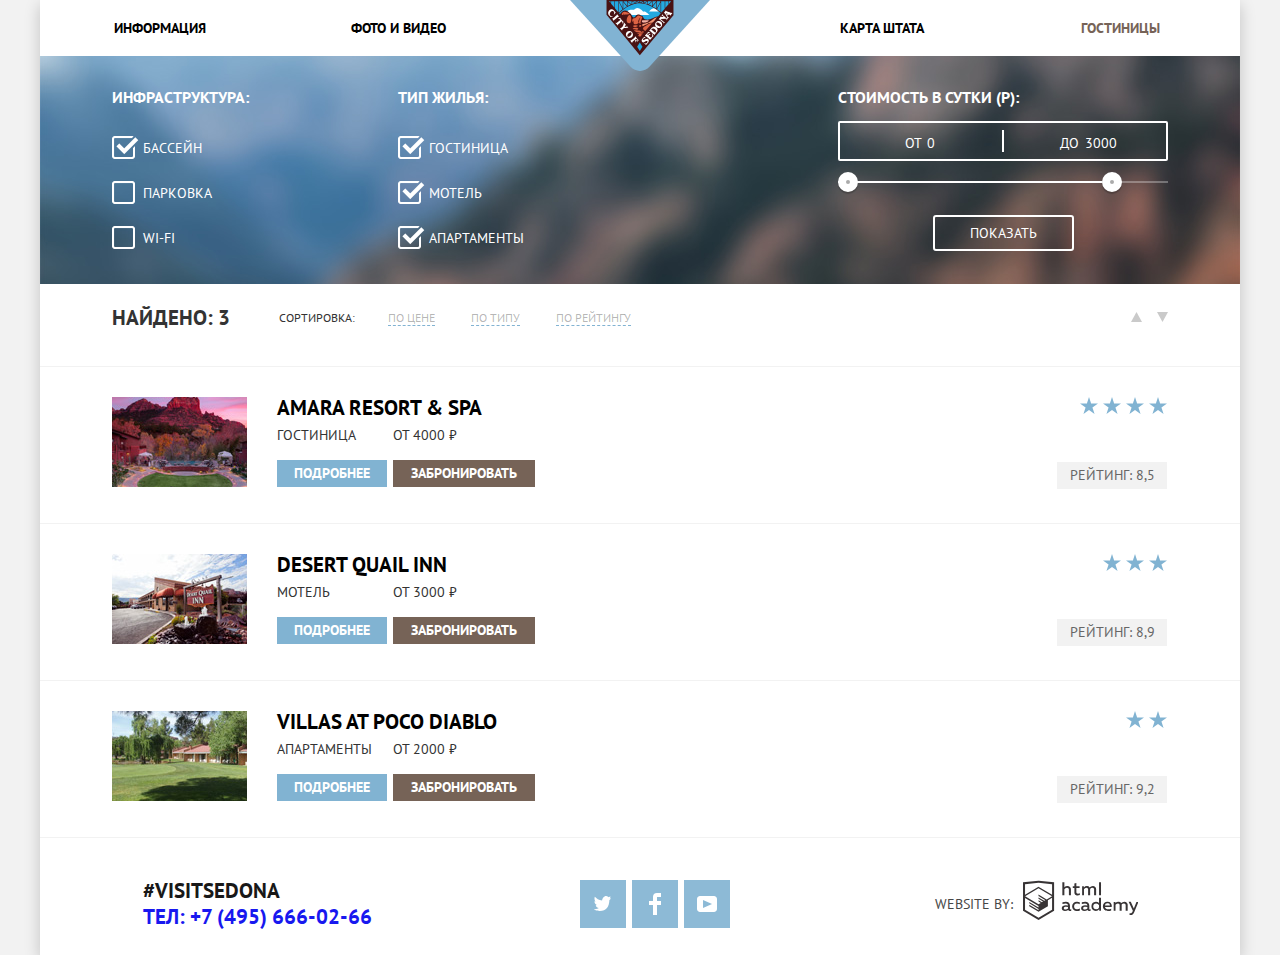
==== commit ab6b1fc7: "Правки после проверки случайным наставником 1." ====
--- a/hotels.html
+++ b/hotels.html
@@ -13,14 +13,14 @@
             <header class="main-header">
                 <nav class="main-navigation" tabindex="1">
                 <ul class="site-navigation">
-                    <li> <a href="info.html">Информация</a></li>
-                    <li> <a href="photo-video.html">Фото и видео</a></li>
+                    <li> <a href="info.html" tabindex="2">Информация</a></li>
+                    <li> <a href="photo-video.html" tabindex="3">Фото и видео</a></li>
                     <li class="main-header-logo">
-                    <a href="index.html"><img src="img/logo.svg" width="140" height="71"
+                    <a href="index.html" tabindex="4"><img src="img/logo.svg" width="140" height="71"
                     alt="Логотип города Седона"></a> 
                     </li>
-                    <li> <a href="map.html">Карта штата</a></li>
-                    <li> <a class="active" href="hotels.html">Гостиницы</a></li>
+                    <li> <a href="map.html" tabindex="5">Карта штата</a></li>
+                    <li> <a class="active" href="hotels.html" tabindex="6">Гостиницы</a></li>
                 </ul>
                 </nav>
                 </header>
@@ -30,15 +30,15 @@
                     <fieldset class="field-group edge">
                         <legend>инфраструктура:</legend>
                         <label>
-                            <input type="checkbox" name="pool" value="yes" checked><span></span>
+                            <input type="checkbox" name="pool" value="yes" checked><span tabindex="7"></span>
                             бассейн
                         </label>
                         <label>
-                            <input type="checkbox" name="parking" value="yes"><span></span>
+                            <input type="checkbox" name="parking" value="yes" ><span tabindex="8"></span>
                             парковка
                         </label>
                         <label>
-                            <input type="checkbox" name="wi-fi" value="yes"><span></span>
+                            <input type="checkbox" name="wi-fi" value="yes"><span tabindex="9"></span>
                             wi-fi
                         </label>
                     </fieldset>
@@ -47,15 +47,15 @@
                         
                         <legend>тип жилья:</legend>
                         <label>
-                            <input type="checkbox" name="hotel" value="yes" checked><span></span>
+                            <input type="checkbox" name="hotel" value="yes" checked><span tabindex="10"></span>
                             гостиница
                         </label>
                         <label>
-                            <input type="checkbox" name="motel" value="yes" checked><span></span>
+                            <input type="checkbox" name="motel" value="yes" checked><span tabindex="11"></span>
                             мотель
                         </label>
                         <label>
-                            <input type="checkbox" name="aparts" value="yes" checked><span></span>
+                            <input type="checkbox" name="aparts" value="yes" checked><span tabindex="12"></span>
                             апартаменты
                         </label>
                     </fieldset>
@@ -64,23 +64,23 @@
                         <div class="filter-range">
                             <div class="filter-range-title">Стоимость в сутки (р):</div>
                             <div class="price-controls">
-                                <label class="min-price">от <input type="number" name="min-price" value="0"></label>
-                                <label class="max-price">до <input type="number" name="max-price" value="3000"></label>
+                                <label class="min-price">от <input type="number" name="min-price" value="0" tabindex="13"></label>
+                                <label class="max-price">до <input type="number" name="max-price" value="3000" tabindex="14"></label>
                             </div>
                             <div class="range-controls">
                                 <div class="scale">
                                 <div class="bar"></div>
                                 </div>
-                                <div class="range-toggle range-toggle-min"></div>
-                                <div class="range-toggle range-toggle-max"></div>
+                                <div class="range-toggle range-toggle-min" tabindex="15"></div>
+                                <div class="range-toggle range-toggle-max" tabindex="16"></div>
                             </div>
-                            <button class="btn-transparent" type="submit">Показать</button>
+                            <button class="btn-transparent" type="submit" tabindex="17">Показать</button>
                         </div>
                     </fieldset>
                 </form>
 
                 <div class="sortby">
-                    <h3>
+                    <h3 class="header-3">
                         Найдено: 3
                     </h3>
                     <span >Сортировка:</span>
@@ -91,9 +91,9 @@
                         <li><a href="#">по рейтингу</a></li>
                     </ul>
                     <div class="arrow">
-                        <a href="#"><svg class="arrow-up" xmlns="http://www.w3.org/2000/svg" alt="Сортировка по возрастанию" width="11" height="10" viewBox="0 0 11 10">
+                        <a href="#"><svg class="arrow-up" xmlns="http://www.w3.org/2000/svg" width="11" height="10" viewBox="0 0 11 10">
                             <path d="M5.5 0L0 10h11z"/></svg></a>
-                        <a href="#"><svg class="arrow-down rotate" xmlns="http://www.w3.org/2000/svg" alt="Сортировка по убыванию" width="11" height="10" viewBox="0 0 11 10">
+                        <a href="#"><svg class="arrow-down rotate" xmlns="http://www.w3.org/2000/svg" width="11" height="10" viewBox="0 0 11 10">
                             <path d="M5.5 0L0 10h11z"/></svg></a>
                     </div>
                 </div>
@@ -104,13 +104,11 @@
                         <!--карточка 1-->
                         <li class="catalog-item">
 
-                                <p class="catalog-item-image">
-                                    <a href="catalog-item.html">
-                                    <img src="img/hotel-picture-1.jpg" width="135" height="90"
-                                    alt="Фотография отеля">
-                                    </a>
-                                </p>
-                                
+                            <a href="catalog-item.html">
+                            <img src="img/hotel-picture-1.jpg" width="135" height="90"
+                            alt="Фотография отеля">
+                            </a>
+
                                 <div class="description">
 
                                     <h3 class="bold">
@@ -151,13 +149,11 @@
                             <!--карточка 2-->
                             <li class="catalog-item">
 
-                                <p class="catalog-item-image">
-                                    <a href="catalog-item.html">
-                                    <img src="img/hotel-picture-2.jpg" width="135" height="90"
-                                    alt="Фотография отеля">
-                                    </a>
-                                </p>
-
+                                <a href="catalog-item.html">
+                                <img src="img/hotel-picture-2.jpg" width="135" height="90"
+                                alt="Фотография отеля">
+                                </a>
+                                
                                 <div class="description">
 
                                     <h3 class="bold">
@@ -198,14 +194,12 @@
     
                             <!--карточка 3-->
                             <li class="catalog-item">
-
-                                <p class="catalog-item-image">
-                                    <a href="catalog-item.html">
-                                    <img src="img/hotel-picture-3.jpg" width="135" height="90"
-                                    alt="Фотография отеля">
-                                    </a>
-                                </p>
-
+                                
+                                <a href="catalog-item.html">
+                                <img src="img/hotel-picture-3.jpg" width="135" height="90"
+                                alt="Фотография отеля">
+                                </a>
+                                
                                 <div class="description">
     
                                     <h3 class="bold">
@@ -246,10 +240,10 @@
             </main>
 
             <footer class="semi-transparency">
-                <p class="footer-contacts bold lh-26px">
-                  #visitsedona<br>
-                  ТЕЛЕФОН: +7 (495) 666-02-66
-              </p>
+                <div class="footer-contacts bold lh-26px">
+                    <div>#visitsedona</div>
+                    <div><a class="phone" href="#">ТЕЛ: +7 (495) 666-02-66</a></div>
+                </div>
           
               <div class="footer-social">
                 <a class="social-button twitter" href="https://twitter.com">
@@ -272,7 +266,7 @@
               </div>
           
               <p class="footer-copyright">
-                <b class="lh-26px">website by:</b>
+                <span class="lh-26px">website by:</span>
                 <a class="htmla-link" href="https://htmlacademy.ru/intensive/htmlcss">
                     <svg xmlns="http://www.w3.org/2000/svg" data-name="Layer 1" viewBox="0 0 113 39" width="115px" height="41px">
                     <path class="htmla-cprght" fill="#fff" d="M46.84 28.22a2.07 2.07 0 0 0 .58-.11v1.4a3.41 3.41 0 0 1-1.24.22 1.75 1.75 0 0 1-1.75-1 5.08 5.08 0 0 1-3.3 1.13c-1.59 0-3.06-.87-3.06-2.68 0-2.24 2.08-2.93 3.9-2.93a11.63 11.63 0 0 1 2.28.26v-.31c0-1.09-.8-1.86-2.3-1.86a7.79 7.79 0 0 0-3.15.67v-1.79a10.72 10.72 0 0 1 3.35-.58c2.48 0 4 1.18 4 3.83v3.14a.57.57 0 0 0 .69.61zm-6.76-1.19a1.42 1.42 0 0 0 1.64 1.29 3.56 3.56 0 0 0 2.53-1v-1.51a10.21 10.21 0 0 0-1.9-.22c-1.1.01-2.27.35-2.27 1.45zM53.06 20.62a5.29 5.29 0 0 1 2.7.67v1.79a4.28 4.28 0 0 0-2.42-.73 2.89 2.89 0 1 0 0 5.76 5.26 5.26 0 0 0 2.55-.67v1.8a6.58 6.58 0 0 1-2.9.6 4.42 4.42 0 0 1-4.72-4.54 4.54 4.54 0 0 1 4.79-4.68zM65.84 28.22a2.07 2.07 0 0 0 .58-.11v1.4a3.41 3.41 0 0 1-1.24.22 1.75 1.75 0 0 1-1.75-1 5.08 5.08 0 0 1-3.3 1.13c-1.59 0-3.06-.87-3.06-2.68 0-2.24 2.08-2.93 3.9-2.93a11.63 11.63 0 0 1 2.28.26v-.31c0-1.09-.8-1.86-2.3-1.86a7.79 7.79 0 0 0-3.15.67v-1.79a10.72 10.72 0 0 1 3.35-.58c2.48 0 4 1.18 4 3.83v3.14a.57.57 0 0 0 .69.61zm-6.76-1.19a1.42 1.42 0 0 0 1.64 1.29 3.56 3.56 0 0 0 2.53-1v-1.51a10.21 10.21 0 0 0-1.9-.22c-1.11.01-2.27.35-2.27 1.45zM76.67 16.85v12.76h-1.76v-1.39a4.07 4.07 0 0 1-3.35 1.62 4.62 4.62 0 0 1 0-9.22 4 4 0 0 1 3.15 1.37v-5.14h2zm-4.76 5.48a2.9 2.9 0 0 0 0 5.8 3 3 0 0 0 2.79-1.84v-2.13a3.06 3.06 0 0 0-2.79-1.83zM82.99 20.62c3.48 0 4.68 2.81 4.12 5.34h-6.58c.22 1.57 1.75 2.22 3.35 2.22a6.41 6.41 0 0 0 2.77-.62v1.68a7.5 7.5 0 0 1-3.14.6c-2.68 0-5-1.53-5-4.61a4.39 4.39 0 0 1 4.48-4.61zm.09 1.62a2.39 2.39 0 0 0-2.57 2.26h4.85a2.06 2.06 0 0 0-2.28-2.26zM89.1 29.61v-8.75h1.73v1.09a4 4 0 0 1 2.92-1.33 3 3 0 0 1 2.73 1.4 4.33 4.33 0 0 1 3.06-1.4 3.21 3.21 0 0 1 3.32 3.52v5.47h-2V24.2a1.67 1.67 0 0 0-1.73-1.84 2.94 2.94 0 0 0-2.17 1.18V29.61h-2V24.2a1.67 1.67 0 0 0-1.73-1.84 3.11 3.11 0 0 0-2.32 1.35v5.91h-2zM111.47 20.86h2l-4.1 9.93c-.95 2.28-2.19 3-3.52 3a5 5 0 0 1-1.15-.15v-1.66a3 3 0 0 0 .89.13c.95 0 1.66-.67 2.17-2l.18-.44-4.16-8.82h2.13l3 6.6zM40.66 1.53v5a4 4 0 0 1 2.83-1.2A3.41 3.41 0 0 1 47.1 8.9v5.41h-2V9.15a1.9 1.9 0 0 0-2-2.1 3.08 3.08 0 0 0-2.44 1.46v5.8h-2V1.53h2zM52.43 2.42v3.12h3.17v1.71h-3.17v4c0 1.15.53 1.53 1.66 1.53a4.71 4.71 0 0 0 1.77-.35v1.68a7.14 7.14 0 0 1-2.35.38 2.68 2.68 0 0 1-3-2.88V7.23h-1.6V5.52h1.57V2.88zM58.1 14.29V5.54h1.73v1.09a4 4 0 0 1 2.92-1.33 3 3 0 0 1 2.73 1.4 4.33 4.33 0 0 1 3.06-1.4 3.21 3.21 0 0 1 3.32 3.52v5.47h-2V8.88a1.67 1.67 0 0 0-1.73-1.84 2.94 2.94 0 0 0-2.17 1.18V14.29h-2V8.88a1.67 1.67 0 0 0-1.73-1.84 3.11 3.11 0 0 0-2.32 1.35v5.91h-2zM74.72 1.52h1.95v12.76h-1.95zM15.44.02h-.16L0 1.62v28l15.28 9.09 15.28-9.09v-28zm13.12 28.45l-13.28 7.9L2 28.47V16.99l13.22 7.87v1.43l-9.07-5.4v1.38l9.11 5.47v1.46l-9.1-5.42v1.38l9.11 5.47 9.19-5.5V19.22l4.1-2.45v11.67zm0-13.16l-3.65 2.14-1.68 1-8-4.76v1.38l6.84 4.07h-.06l-.15.09-1 .57-5.64-3.36v1.38l4.45 2.65-1.05.7-3.36-2v1.38l2.21 1.3-2.25 1.35-13.16-7.82 13.17-7.92zm0-1.39L15.21 6.05l-13.2 7.86V3.41l13.28-1.39 13.28 1.39v10.51z"/>
--- a/css/style.css
+++ b/css/style.css
@@ -41,7 +41,7 @@
   text-align: center;
 }
 
-h3 {
+.header-3 {
   font-size: 21px;
   line-height: 26px;
 }
@@ -147,6 +147,15 @@
   width: 1200px;
   margin: 0 auto;
   
+}
+
+.inner-grid .bold{
+  display: block;
+  
+  width: 160px;
+  text-align: center;
+  margin-left: auto;
+  margin-right: auto;
 }
 
 .button-brown {
@@ -234,6 +243,7 @@
 .modal-show {
   display: inline-block;
   animation: bounce 0.6s;
+  vertical-align: middle;
 }
 
 .visually-hidden{
@@ -322,6 +332,14 @@
 }
 .text-card .card-number{
   margin: 26px 0px;
+}
+
+.blue-back.grid-item{
+  padding-top: 43px;
+  padding-right: 60px;
+  padding-left:60px;;
+  padding-bottom:55px;
+  
 }
 
 .content-image{
@@ -362,6 +380,8 @@
   line-height: 24px;
 }
 
+
+
 .interactive {
   text-align: center;
   
@@ -369,6 +389,12 @@
 
 .map{
   position: relative;
+}
+
+.map iframe{
+  width: 100%;
+  height:713px;
+  border: 0px;
 }
 
 /*Форма на главной странице*/
@@ -411,12 +437,16 @@
   padding:0px;
   
 }
+.filter-range input::-webkit-inner-spin-button,
+.filter-range input::-webkit-outer-spin-button,
 .number input::-webkit-inner-spin-button, 
 .number input::-webkit-outer-spin-button {
   -webkit-appearance: none; 
   margin: 0;
 }
 
+.filter-range input,
+.filter-range input,
 .number input, 
 .number input {
   -moz-appearance:textfield;
@@ -451,6 +481,7 @@
 
 .number-cover{
   display: inline-block;
+  vertical-align: middle;
 }
 
 .number{
@@ -533,6 +564,7 @@
   display: inline-block;
   margin-left: 33px;
   text-align: start;
+  vertical-align: baseline;
   
 }
 .sortby ul{
@@ -599,8 +631,11 @@
   padding: 30px 73px 30px 72px;
 }
 
-.catalog-item a{
+.catalog-item a,
+.description .phone,
+.description .phone:visited{
   color:#000000;
+  text-decoration: none;
 }
 
 .catalog-item-image{
@@ -624,12 +659,14 @@
  
 }
 
-.description a:hover,
-.description .arrow-up:focus {
+.description .phone:hover,
+.description .arrow-up:focus,
+.footer-contacts a:hover {
   color: #81b3d2;
 }
 
-.description a:active{
+.description a:active,
+.footer-contacts a:active {
   color: rgba(0, 0, 0, 0.3);
 }
 
@@ -640,6 +677,7 @@
 .description
 .ordinary-text {
   display: inline-block;
+  vertical-align: middle;
   margin-right: 0px;
   margin-top: 0px;
 
@@ -757,15 +795,18 @@
 }
 
 .footer-contacts{
-  text-align: left;
+  text-align: center;
   text-decoration: none; /*в Edge всё равно подчёркивает телефон, как ссылку и выделяет синим */
+  display: flex;
+  flex-wrap: wrap;
+  width: 232px;
 }
 
 .footer-copyright{
   display: flex;
   align-items: center;
 }
-.footer-copyright b{
+.footer-copyright span{
   margin-right: 10px;
 }
 
@@ -841,6 +882,17 @@
 
 }
 
+.filter input[type="checkbox"]:disabled~span{
+
+  background-image: url(../img/checkbox-off-3.png);
+
+}
+.filter input[type="checkbox"]:checked:disabled~span{
+
+  background-image: url(../img/checkbox-on-2.png);
+
+}
+
 .filter-range {
   width: 330px;
   margin-top: 0px;
@@ -1018,10 +1070,12 @@
   background-image: url(../img/star.svg);
   background-repeat: space no-repeat;
   background-size: 18px 17px;
+  vertical-align: middle;
   }
 
   .three-stars{
   display: inline-block;
+  vertical-align: middle;
   width: 64px;
   height: 17px;
   background-image: url(../img/star.svg);
@@ -1031,6 +1085,7 @@
 
 .two-stars{
   display: inline-block;
+  vertical-align: middle;
   width: 41px;
   height: 17px;
   background-image: url(../img/star.svg);
@@ -1038,3 +1093,4 @@
   background-size: 18px 17px;
 }
 
+/*Спасибо за проверку! :-)*/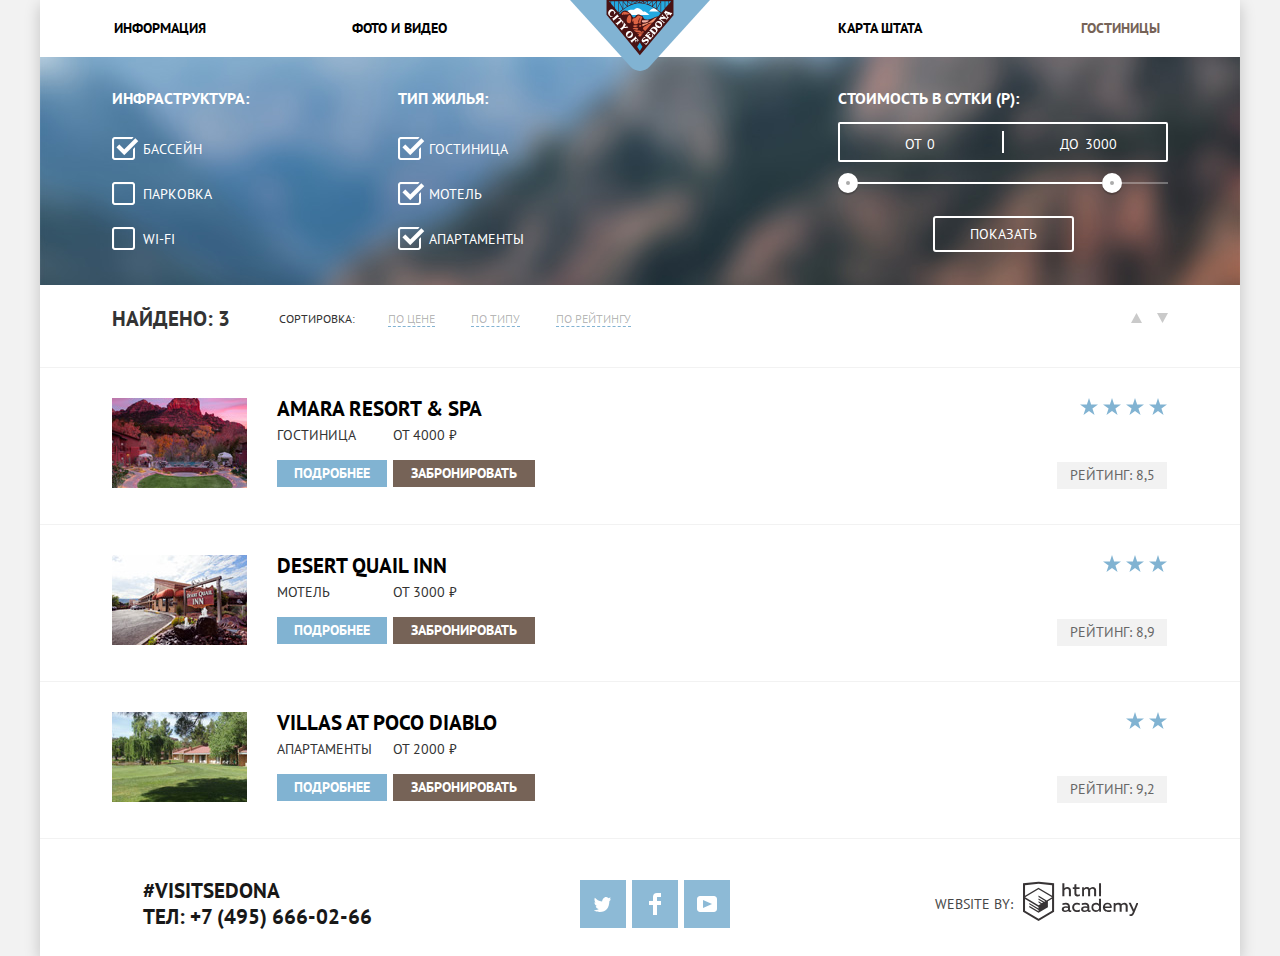
==== commit 72c7f924: "Поправил несколько замечаний" ====
--- a/hotels.html
+++ b/hotels.html
@@ -15,14 +15,13 @@
                 <ul class="site-navigation">
                     <li> <a href="info.html" tabindex="2">Информация</a></li>
                     <li> <a href="photo-video.html" tabindex="3">Фото и видео</a></li>
-                    <li class="main-header-logo">
-                    <a href="index.html" tabindex="4"><img src="img/logo.svg" width="140" height="71"
-                    alt="Логотип города Седона"></a> 
+                    <li class="main-header-back">
                     </li>
                     <li> <a href="map.html" tabindex="5">Карта штата</a></li>
                     <li> <a class="active" href="hotels.html" tabindex="6">Гостиницы</a></li>
                 </ul>
                 </nav>
+                <a href="index.html" tabindex="4"><img class="main-header-logo" src="img/logo.svg" width="140" height="71"alt="Логотип города Седона"></a>
                 </header>
 
             <main>
--- a/css/style.css
+++ b/css/style.css
@@ -79,14 +79,27 @@
 flex-basis: 239px;
 align-items: center;
 justify-content: center;
-height: 56px;
-}
-
-.site-navigation
+padding-top: 15.25px;
+padding-bottom: 15.25px;
+}
+
 .main-header-logo {
-  flex-basis: 244px;
-  display: block;
+  /*flex-basis: 244px;
+  display: block;*/
+  position: absolute;
+  top:0px;
+  left: 50%;
+  margin-left: -70px;
+  
+
   z-index: 5;
+}
+
+.main-header-back{
+  width: 244px;
+}
+.main-navigation{
+  position: relative;
 }
 .site-navigation a.active{
   color: #766357;
@@ -666,8 +679,12 @@
 }
 
 .description a:active,
-.footer-contacts a:active {
+.footer-contacts a:active{
   color: rgba(0, 0, 0, 0.3);
+}
+
+.footer-contacts a{
+  color: #000000;
 }
 
 .description h3{
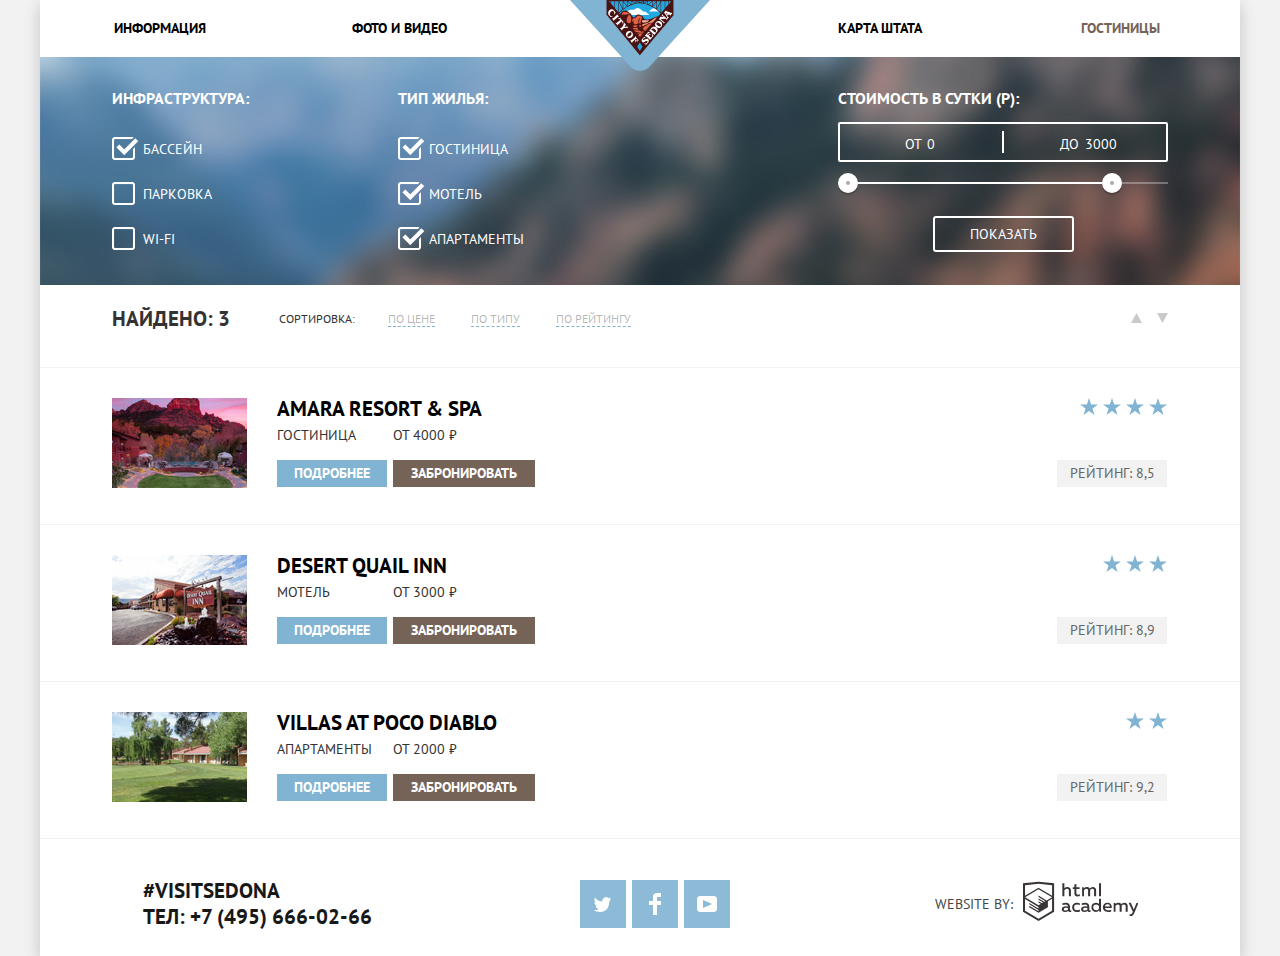
==== commit 93a3dc0b: "Правки согласно замечаниям, минификация js" ====
--- a/hotels.html
+++ b/hotels.html
@@ -1,279 +1,287 @@
 <!DOCTYPE html>
 <html lang="ru">
-    <head>
-        <meta charset="utf-8">
-        <title>HTML Academy: Седона - отели</title>
-        <link href="https://fonts.googleapis.com/css?family=PT+Sans:400,700&amp;subset=latin,cyrillic" rel="stylesheet">
-        <link rel="stylesheet" href="css/normalize.css">
-        <link rel="stylesheet" href="css/style.css">
-    </head>
-    <body>
-        
-        <div class="main-container">
-            <header class="main-header">
-                <nav class="main-navigation" tabindex="1">
-                <ul class="site-navigation">
-                    <li> <a href="info.html" tabindex="2">Информация</a></li>
-                    <li> <a href="photo-video.html" tabindex="3">Фото и видео</a></li>
-                    <li class="main-header-back">
-                    </li>
-                    <li> <a href="map.html" tabindex="5">Карта штата</a></li>
-                    <li> <a class="active" href="hotels.html" tabindex="6">Гостиницы</a></li>
-                </ul>
-                </nav>
-                <a href="index.html" tabindex="4"><img class="main-header-logo" src="img/logo.svg" width="140" height="71"alt="Логотип города Седона"></a>
-                </header>
-
-            <main>
-                <form class="filter white-text" name="filter-form" method="POST" enctype="multipart/form-data">
-                    <fieldset class="field-group edge">
-                        <legend>инфраструктура:</legend>
-                        <label>
-                            <input type="checkbox" name="pool" value="yes" checked><span tabindex="7"></span>
-                            бассейн
-                        </label>
-                        <label>
-                            <input type="checkbox" name="parking" value="yes" ><span tabindex="8"></span>
-                            парковка
-                        </label>
-                        <label>
-                            <input type="checkbox" name="wi-fi" value="yes"><span tabindex="9"></span>
-                            wi-fi
-                        </label>
-                    </fieldset>
-
-                    <fieldset class="field-group edge">
-                        
-                        <legend>тип жилья:</legend>
-                        <label>
-                            <input type="checkbox" name="hotel" value="yes" checked><span tabindex="10"></span>
-                            гостиница
-                        </label>
-                        <label>
-                            <input type="checkbox" name="motel" value="yes" checked><span tabindex="11"></span>
-                            мотель
-                        </label>
-                        <label>
-                            <input type="checkbox" name="aparts" value="yes" checked><span tabindex="12"></span>
-                            апартаменты
-                        </label>
-                    </fieldset>
-                    <fieldset class="field-group wide">
-
-                        <div class="filter-range">
-                            <div class="filter-range-title">Стоимость в сутки (р):</div>
-                            <div class="price-controls">
-                                <label class="min-price">от <input type="number" name="min-price" value="0" tabindex="13"></label>
-                                <label class="max-price">до <input type="number" name="max-price" value="3000" tabindex="14"></label>
-                            </div>
-                            <div class="range-controls">
-                                <div class="scale">
-                                <div class="bar"></div>
-                                </div>
-                                <div class="range-toggle range-toggle-min" tabindex="15"></div>
-                                <div class="range-toggle range-toggle-max" tabindex="16"></div>
-                            </div>
-                            <button class="btn-transparent" type="submit" tabindex="17">Показать</button>
-                        </div>
-                    </fieldset>
-                </form>
-
-                <div class="sortby">
-                    <h3 class="header-3">
-                        Найдено: 3
-                    </h3>
-                    <span >Сортировка:</span>
-                    <ul class="type">
-                       
-                        <li><a href="#">по цене</a></li>
-                        <li><a href="#">по типу</a></li>
-                        <li><a href="#">по рейтингу</a></li>
-                    </ul>
-                    <div class="arrow">
-                        <a href="#"><svg class="arrow-up" xmlns="http://www.w3.org/2000/svg" width="11" height="10" viewBox="0 0 11 10">
-                            <path d="M5.5 0L0 10h11z"/></svg></a>
-                        <a href="#"><svg class="arrow-down rotate" xmlns="http://www.w3.org/2000/svg" width="11" height="10" viewBox="0 0 11 10">
-                            <path d="M5.5 0L0 10h11z"/></svg></a>
-                    </div>
-                </div>
-                <section class="catalog">
-                    <h2 class="not-visible">Вывод поиска</h2> 
-                    <ul> 
-                        
-                        <!--карточка 1-->
-                        <li class="catalog-item">
-
-                            <a href="catalog-item.html">
-                            <img src="img/hotel-picture-1.jpg" width="135" height="90"
-                            alt="Фотография отеля">
-                            </a>
-
-                                <div class="description">
-
-                                    <h3 class="bold">
-                                        <a href="catalog-item.html">
-                                            amara resort & spa
-                                        </a>
-                                    </h3>
-                                    
-                                    <div class="table">
-                                        
-                                        <div class="column">
-                                            <p class="catalog-item-price ordinary-text">
-                                                гостиница
-                                            </p>
-                                            <button class="button-blue small-button-blue" type="button">подробнее</button>
-                                        </div>
-
-                                        <div class="column">
-                                            <p class="catalog-item-price ordinary-text">
-                                                от 4000 ₽	
-                                            </p>
-                                            <button class="button-brown small-button-brown" type="button">забронировать</button>
-                                        </div>
-                                   
-                                    </div>
-
-                                </div>
-                            
-                                <div class="rating">
-                                    
-                                    <div class="four-stars"></div>
-                                    <span class="rating-back">
-                                        рейтинг: 8,5
-                                    </span>
-                                </div>
-                            </li>
-    
-                            <!--карточка 2-->
-                            <li class="catalog-item">
-
-                                <a href="catalog-item.html">
-                                <img src="img/hotel-picture-2.jpg" width="135" height="90"
-                                alt="Фотография отеля">
-                                </a>
-                                
-                                <div class="description">
-
-                                    <h3 class="bold">
-                                        <a href="catalog-item.html">
-                                            Desert Quail Inn
-                                        </a>
-                                    </h3 >
-                                    <div class="table">
-
-                                        <div class="column">
-                                            <p class="catalog-item-price ordinary-text">
-                                                мотель	
-                                            </p>
-                                            <button class="button-blue small-button-blue" type="button">подробнее</button>
-                                        </div>
-
-                                        <div class="column">
-                                            <p class="catalog-item-price ordinary-text">
-                                                от 3000 ₽	
-                                            </p>
-                                            <button class="button-brown small-button-brown" type="button">забронировать</button>
-                                        </div>
-
-                                    </div>
-
-                                </div>
-                                
-                                <div class="rating">
-                                    
-                                    <div class="three-stars"></div>
-                                   
-                                    <span class="rating-back">
-                                        рейтинг: 8,9
-                                    </span>
-                                </div>
-
-                            </li>
-    
-                            <!--карточка 3-->
-                            <li class="catalog-item">
-                                
-                                <a href="catalog-item.html">
-                                <img src="img/hotel-picture-3.jpg" width="135" height="90"
-                                alt="Фотография отеля">
-                                </a>
-                                
-                                <div class="description">
-    
-                                    <h3 class="bold">
-                                        <a href="catalog-item.html">
-                                            Villas at Poco Diablo
-                                        </a>
-                                    </h3>
-                                    <div class="table">
-
-                                        <div class="column">
-                                            <p class="catalog-item-price ordinary-text">
-                                                апартаменты 	
-                                            </p>
-                                            <button class="button-blue small-button-blue" type="button">подробнее</button>
-                                        </div>
-
-                                        <div class="column">
-                                            <p class="catalog-item-price ordinary-text">
-                                            от 2000 ₽ 
-                                            </p>
-                                            <button class="button-brown small-button-brown" type="button">забронировать</button>
-                                        </div>
-
-                                    </div>
-
-                                </div>
-                                <div class="rating">
-                                    
-                                    <div class="two-stars"></div>
-                                    <span class="rating-back">
-                                        рейтинг: 9,2
-                                    </span>
-                                </div>
-                            </li>
-                    </ul>
-
-                </section>
-            </main>
-
-            <footer class="semi-transparency">
-                <div class="footer-contacts bold lh-26px">
-                    <div>#visitsedona</div>
-                    <div><a class="phone" href="#">ТЕЛ: +7 (495) 666-02-66</a></div>
-                </div>
-          
-              <div class="footer-social">
-                <a class="social-button twitter" href="https://twitter.com">
-                  <svg xmlns="http://www.w3.org/2000/svg" xmlns:xlink="http://www.w3.org/1999/xlink" width="17" height="15" viewBox="0 0 17 15">
-                    <path fill="#FFF" class="icon" d="M10.95.144c1.685-.496 2.984.27 3.577 1.179.673-.231 1.331-.481 2.011-.708a2.345 2.345 0 0 1-.857 1.768c.685.17 1.304-.491 1.304-.491-.169 1-1.006 1.788-1.563 2.024-.231 6.75-3.175 11.217-10.077 11.082h-.446c-.41 0-4.164-.46-4.898-1.887 2.271.196 3.893-.422 4.693-1.177-.96-.3-2.679-.477-2.979-2.95.349.106.564.228 1.19.119C1.705 8.247.374 7.53.448 5.33c.285.328 1.067.536 1.34.472C1.085 5.561-.182 2.442.894.85c1.818 1.854 3.735 3.606 7.152 3.773C8.254 2.33 9.183.793 10.95.144z"/>
-                  </svg>
+
+<head>
+  <meta charset="utf-8">
+  <title>HTML Academy: Седона - отели</title>
+  <link href="https://fonts.googleapis.com/css?family=PT+Sans:400,700&amp;subset=latin,cyrillic" rel="stylesheet">
+  <link rel="stylesheet" href="css/normalize.css">
+  <link rel="stylesheet" href="css/style.css">
+</head>
+
+<body>
+
+  <div class="main-container">
+    <header class="main-header">
+      <nav class="main-navigation" tabindex="1">
+        <ul class="site-navigation">
+          <li> <a href="info.html" tabindex="2">Информация</a></li>
+          <li> <a href="photo-video.html" tabindex="3">Фото и видео</a></li>
+          <li class="main-header-back">
+          </li>
+          <li> <a href="map.html" tabindex="5">Карта штата</a></li>
+          <li> <a class="active" href="hotels.html" tabindex="6">Гостиницы</a></li>
+        </ul>
+      </nav>
+      <a href="index.html" tabindex="4"><img class="main-header-logo" src="img/logo.svg" width="140" height="71"
+          alt="Логотип города Седона"></a>
+    </header>
+
+    <main>
+      <form class="filter white-text" name="filter-form" method="POST" enctype="multipart/form-data">
+        <fieldset class="field-group edge">
+          <legend>инфраструктура:</legend>
+          <label>
+            <input type="checkbox" name="pool" value="yes" checked><span tabindex="7"></span>
+            бассейн
+          </label>
+          <label>
+            <input type="checkbox" name="parking" value="yes"><span tabindex="8"></span>
+            парковка
+          </label>
+          <label>
+            <input type="checkbox" name="wi-fi" value="yes"><span tabindex="9"></span>
+            wi-fi
+          </label>
+        </fieldset>
+
+        <fieldset class="field-group edge">
+
+          <legend>тип жилья:</legend>
+          <label>
+            <input type="checkbox" name="hotel" value="yes" checked><span tabindex="10"></span>
+            гостиница
+          </label>
+          <label>
+            <input type="checkbox" name="motel" value="yes" checked><span tabindex="11"></span>
+            мотель
+          </label>
+          <label>
+            <input type="checkbox" name="aparts" value="yes" checked><span tabindex="12"></span>
+            апартаменты
+          </label>
+        </fieldset>
+        <fieldset class="field-group wide">
+
+          <div class="filter-range">
+            <div class="filter-range-title">Стоимость в сутки (р):</div>
+            <div class="price-controls">
+              <label class="min-price">от <input type="number" name="min-price" value="0" tabindex="13"></label>
+              <label class="max-price">до <input type="number" name="max-price" value="3000" tabindex="14"></label>
+            </div>
+            <div class="range-controls">
+              <div class="scale">
+                <div class="bar"></div>
+              </div>
+              <div class="range-toggle range-toggle-min" tabindex="15"></div>
+              <div class="range-toggle range-toggle-max" tabindex="16"></div>
+            </div>
+            <button class="btn-transparent" type="submit" tabindex="17">Показать</button>
+          </div>
+        </fieldset>
+      </form>
+
+      <div class="sortby">
+        <h3 class="header-3">
+          Найдено: 3
+        </h3>
+        <span>Сортировка:</span>
+        <ul class="type">
+
+          <li><a href="#">по цене</a></li>
+          <li><a href="#">по типу</a></li>
+          <li><a href="#">по рейтингу</a></li>
+        </ul>
+        <div class="arrow">
+          <a href="#"><svg class="arrow-up" xmlns="http://www.w3.org/2000/svg" width="11" height="10"
+              viewBox="0 0 11 10">
+              <path d="M5.5 0L0 10h11z" /></svg></a>
+          <a href="#"><svg class="arrow-down rotate" xmlns="http://www.w3.org/2000/svg" width="11" height="10"
+              viewBox="0 0 11 10">
+              <path d="M5.5 0L0 10h11z" /></svg></a>
+        </div>
+      </div>
+      <section class="catalog">
+        <h2 class="not-visible">Вывод поиска</h2>
+        <ul>
+
+          <!--карточка 1-->
+          <li class="catalog-item">
+
+            <a href="catalog-item.html">
+              <img src="img/hotel-picture-1.jpg" width="135" height="90" alt="Фотография отеля">
+            </a>
+
+            <div class="description">
+
+              <h3 class="bold">
+                <a class="hotel-name" href="catalog-item.html">
+                  amara resort & spa
                 </a>
-          
-                <a class="social-button facebook" href="https://facebook.com">
-                  <svg xmlns="http://www.w3.org/2000/svg" width="12" height="22" viewBox="0 0 12 22">
-                    <path fill="#FFF" class="icon" d="M12 4V0H8a4 4 0 0 0-4 4v4H0v4h4v10h4V12h4V8H8V4h4z"/>
-                  </svg>
+              </h3>
+
+              <div class="table">
+
+                <div class="column">
+                  <p class="catalog-item-price ordinary-text">
+                    гостиница
+                  </p>
+                  <a class="button-blue small-button-blue pseudo-button" href="#">подробнее</a>
+                </div>
+
+                <div class="column">
+                  <p class="catalog-item-price ordinary-text">
+                    от 4000 ₽
+                  </p>
+                  <a class="button-brown small-button-brown pseudo-button" href="#">забронировать</a>
+                </div>
+
+              </div>
+
+            </div>
+
+            <div class="rating">
+
+              <div class="four-stars"></div>
+              <span class="rating-back">
+                рейтинг: 8,5
+              </span>
+            </div>
+          </li>
+
+          <!--карточка 2-->
+          <li class="catalog-item">
+
+            <a href="catalog-item.html">
+              <img src="img/hotel-picture-2.jpg" width="135" height="90" alt="Фотография отеля">
+            </a>
+
+            <div class="description">
+
+              <h3 class="bold">
+                <a class="hotel-name" href="catalog-item.html">
+                  Desert Quail Inn
                 </a>
-                
-                <a class="social-button youtube" href="https://youtube.com">
-                  <svg xmlns="http://www.w3.org/2000/svg" xmlns:xlink="http://www.w3.org/1999/xlink" width="20" height="16" viewBox="0 0 20 16">
-                    <path fill="#FFF" class="icon" d="M17 0H3C1.35 0 0 1.35 0 3v10c0 1.65 1.35 3 3 3h14c1.65 0 3-1.35 3-3V3c0-1.65-1.35-3-3-3zM6.027 11.998V4.002L15.014 8l-8.987 3.998z"/>
-                  </svg>
+              </h3>
+              <div class="table">
+
+                <div class="column">
+                  <p class="catalog-item-price ordinary-text">
+                    мотель
+                  </p>
+                  <a class="button-blue small-button-blue pseudo-button" href="#">подробнее</a>
+                </div>
+
+                <div class="column">
+                  <p class="catalog-item-price ordinary-text">
+                    от 3000 ₽
+                  </p>
+                  <a class="button-brown small-button-brown pseudo-button" href="#">забронировать</a>
+                </div>
+
+              </div>
+
+            </div>
+
+            <div class="rating">
+
+              <div class="three-stars"></div>
+
+              <span class="rating-back">
+                рейтинг: 8,9
+              </span>
+            </div>
+
+          </li>
+
+          <!--карточка 3-->
+          <li class="catalog-item">
+
+            <a href="catalog-item.html">
+              <img src="img/hotel-picture-3.jpg" width="135" height="90" alt="Фотография отеля">
+            </a>
+
+            <div class="description">
+
+              <h3 class="bold">
+                <a class="hotel-name" href="catalog-item.html">
+                  Villas at Poco Diablo
                 </a>
-              </div>
-          
-              <p class="footer-copyright">
-                <span class="lh-26px">website by:</span>
-                <a class="htmla-link" href="https://htmlacademy.ru/intensive/htmlcss">
-                    <svg xmlns="http://www.w3.org/2000/svg" data-name="Layer 1" viewBox="0 0 113 39" width="115px" height="41px">
-                    <path class="htmla-cprght" fill="#fff" d="M46.84 28.22a2.07 2.07 0 0 0 .58-.11v1.4a3.41 3.41 0 0 1-1.24.22 1.75 1.75 0 0 1-1.75-1 5.08 5.08 0 0 1-3.3 1.13c-1.59 0-3.06-.87-3.06-2.68 0-2.24 2.08-2.93 3.9-2.93a11.63 11.63 0 0 1 2.28.26v-.31c0-1.09-.8-1.86-2.3-1.86a7.79 7.79 0 0 0-3.15.67v-1.79a10.72 10.72 0 0 1 3.35-.58c2.48 0 4 1.18 4 3.83v3.14a.57.57 0 0 0 .69.61zm-6.76-1.19a1.42 1.42 0 0 0 1.64 1.29 3.56 3.56 0 0 0 2.53-1v-1.51a10.21 10.21 0 0 0-1.9-.22c-1.1.01-2.27.35-2.27 1.45zM53.06 20.62a5.29 5.29 0 0 1 2.7.67v1.79a4.28 4.28 0 0 0-2.42-.73 2.89 2.89 0 1 0 0 5.76 5.26 5.26 0 0 0 2.55-.67v1.8a6.58 6.58 0 0 1-2.9.6 4.42 4.42 0 0 1-4.72-4.54 4.54 4.54 0 0 1 4.79-4.68zM65.84 28.22a2.07 2.07 0 0 0 .58-.11v1.4a3.41 3.41 0 0 1-1.24.22 1.75 1.75 0 0 1-1.75-1 5.08 5.08 0 0 1-3.3 1.13c-1.59 0-3.06-.87-3.06-2.68 0-2.24 2.08-2.93 3.9-2.93a11.63 11.63 0 0 1 2.28.26v-.31c0-1.09-.8-1.86-2.3-1.86a7.79 7.79 0 0 0-3.15.67v-1.79a10.72 10.72 0 0 1 3.35-.58c2.48 0 4 1.18 4 3.83v3.14a.57.57 0 0 0 .69.61zm-6.76-1.19a1.42 1.42 0 0 0 1.64 1.29 3.56 3.56 0 0 0 2.53-1v-1.51a10.21 10.21 0 0 0-1.9-.22c-1.11.01-2.27.35-2.27 1.45zM76.67 16.85v12.76h-1.76v-1.39a4.07 4.07 0 0 1-3.35 1.62 4.62 4.62 0 0 1 0-9.22 4 4 0 0 1 3.15 1.37v-5.14h2zm-4.76 5.48a2.9 2.9 0 0 0 0 5.8 3 3 0 0 0 2.79-1.84v-2.13a3.06 3.06 0 0 0-2.79-1.83zM82.99 20.62c3.48 0 4.68 2.81 4.12 5.34h-6.58c.22 1.57 1.75 2.22 3.35 2.22a6.41 6.41 0 0 0 2.77-.62v1.68a7.5 7.5 0 0 1-3.14.6c-2.68 0-5-1.53-5-4.61a4.39 4.39 0 0 1 4.48-4.61zm.09 1.62a2.39 2.39 0 0 0-2.57 2.26h4.85a2.06 2.06 0 0 0-2.28-2.26zM89.1 29.61v-8.75h1.73v1.09a4 4 0 0 1 2.92-1.33 3 3 0 0 1 2.73 1.4 4.33 4.33 0 0 1 3.06-1.4 3.21 3.21 0 0 1 3.32 3.52v5.47h-2V24.2a1.67 1.67 0 0 0-1.73-1.84 2.94 2.94 0 0 0-2.17 1.18V29.61h-2V24.2a1.67 1.67 0 0 0-1.73-1.84 3.11 3.11 0 0 0-2.32 1.35v5.91h-2zM111.47 20.86h2l-4.1 9.93c-.95 2.28-2.19 3-3.52 3a5 5 0 0 1-1.15-.15v-1.66a3 3 0 0 0 .89.13c.95 0 1.66-.67 2.17-2l.18-.44-4.16-8.82h2.13l3 6.6zM40.66 1.53v5a4 4 0 0 1 2.83-1.2A3.41 3.41 0 0 1 47.1 8.9v5.41h-2V9.15a1.9 1.9 0 0 0-2-2.1 3.08 3.08 0 0 0-2.44 1.46v5.8h-2V1.53h2zM52.43 2.42v3.12h3.17v1.71h-3.17v4c0 1.15.53 1.53 1.66 1.53a4.71 4.71 0 0 0 1.77-.35v1.68a7.14 7.14 0 0 1-2.35.38 2.68 2.68 0 0 1-3-2.88V7.23h-1.6V5.52h1.57V2.88zM58.1 14.29V5.54h1.73v1.09a4 4 0 0 1 2.92-1.33 3 3 0 0 1 2.73 1.4 4.33 4.33 0 0 1 3.06-1.4 3.21 3.21 0 0 1 3.32 3.52v5.47h-2V8.88a1.67 1.67 0 0 0-1.73-1.84 2.94 2.94 0 0 0-2.17 1.18V14.29h-2V8.88a1.67 1.67 0 0 0-1.73-1.84 3.11 3.11 0 0 0-2.32 1.35v5.91h-2zM74.72 1.52h1.95v12.76h-1.95zM15.44.02h-.16L0 1.62v28l15.28 9.09 15.28-9.09v-28zm13.12 28.45l-13.28 7.9L2 28.47V16.99l13.22 7.87v1.43l-9.07-5.4v1.38l9.11 5.47v1.46l-9.1-5.42v1.38l9.11 5.47 9.19-5.5V19.22l4.1-2.45v11.67zm0-13.16l-3.65 2.14-1.68 1-8-4.76v1.38l6.84 4.07h-.06l-.15.09-1 .57-5.64-3.36v1.38l4.45 2.65-1.05.7-3.36-2v1.38l2.21 1.3-2.25 1.35-13.16-7.82 13.17-7.92zm0-1.39L15.21 6.05l-13.2 7.86V3.41l13.28-1.39 13.28 1.39v10.51z"/>
-                    </svg>
-                </a>
-              </p>
-          
-              </footer>
-        </div>
-    </body>
-</html>+              </h3>
+              <div class="table">
+
+                <div class="column">
+                  <p class="catalog-item-price ordinary-text">
+                    апартаменты
+                  </p>
+                  <a class="button-blue small-button-blue pseudo-button" href="#">подробнее</a>
+                </div>
+
+                <div class="column">
+                  <p class="catalog-item-price ordinary-text">
+                    от 2000 ₽
+                  </p>
+                  <a class="button-brown small-button-brown pseudo-button" href="#">забронировать</a>
+                </div>
+
+              </div>
+
+            </div>
+            <div class="rating">
+
+              <div class="two-stars"></div>
+              <span class="rating-back">
+                рейтинг: 9,2
+              </span>
+            </div>
+          </li>
+        </ul>
+
+      </section>
+    </main>
+
+    <footer class="semi-transparency">
+      <div class="footer-contacts bold lh-26px">
+        <div>#visitsedona</div>
+        <div><a class="phone" href="#">ТЕЛ: +7 (495) 666-02-66</a></div>
+      </div>
+
+      <div class="footer-social">
+        <a class="social-button twitter" href="https://twitter.com">
+          <svg xmlns="http://www.w3.org/2000/svg" xmlns:xlink="http://www.w3.org/1999/xlink" width="17" height="15"
+            viewBox="0 0 17 15">
+            <path fill="#FFF" class="icon"
+              d="M10.95.144c1.685-.496 2.984.27 3.577 1.179.673-.231 1.331-.481 2.011-.708a2.345 2.345 0 0 1-.857 1.768c.685.17 1.304-.491 1.304-.491-.169 1-1.006 1.788-1.563 2.024-.231 6.75-3.175 11.217-10.077 11.082h-.446c-.41 0-4.164-.46-4.898-1.887 2.271.196 3.893-.422 4.693-1.177-.96-.3-2.679-.477-2.979-2.95.349.106.564.228 1.19.119C1.705 8.247.374 7.53.448 5.33c.285.328 1.067.536 1.34.472C1.085 5.561-.182 2.442.894.85c1.818 1.854 3.735 3.606 7.152 3.773C8.254 2.33 9.183.793 10.95.144z" />
+          </svg>
+        </a>
+
+        <a class="social-button facebook" href="https://facebook.com">
+          <svg xmlns="http://www.w3.org/2000/svg" width="12" height="22" viewBox="0 0 12 22">
+            <path fill="#FFF" class="icon" d="M12 4V0H8a4 4 0 0 0-4 4v4H0v4h4v10h4V12h4V8H8V4h4z" />
+          </svg>
+        </a>
+
+        <a class="social-button youtube" href="https://youtube.com">
+          <svg xmlns="http://www.w3.org/2000/svg" xmlns:xlink="http://www.w3.org/1999/xlink" width="20" height="16"
+            viewBox="0 0 20 16">
+            <path fill="#FFF" class="icon"
+              d="M17 0H3C1.35 0 0 1.35 0 3v10c0 1.65 1.35 3 3 3h14c1.65 0 3-1.35 3-3V3c0-1.65-1.35-3-3-3zM6.027 11.998V4.002L15.014 8l-8.987 3.998z" />
+          </svg>
+        </a>
+      </div>
+
+      <p class="footer-copyright">
+        <span class="lh-26px">website by:</span>
+        <a class="htmla-link" href="https://htmlacademy.ru/intensive/htmlcss">
+          <svg xmlns="http://www.w3.org/2000/svg" data-name="Layer 1" viewBox="0 0 113 39" width="115px" height="41px">
+            <path class="htmla-cprght" fill="#fff"
+              d="M46.84 28.22a2.07 2.07 0 0 0 .58-.11v1.4a3.41 3.41 0 0 1-1.24.22 1.75 1.75 0 0 1-1.75-1 5.08 5.08 0 0 1-3.3 1.13c-1.59 0-3.06-.87-3.06-2.68 0-2.24 2.08-2.93 3.9-2.93a11.63 11.63 0 0 1 2.28.26v-.31c0-1.09-.8-1.86-2.3-1.86a7.79 7.79 0 0 0-3.15.67v-1.79a10.72 10.72 0 0 1 3.35-.58c2.48 0 4 1.18 4 3.83v3.14a.57.57 0 0 0 .69.61zm-6.76-1.19a1.42 1.42 0 0 0 1.64 1.29 3.56 3.56 0 0 0 2.53-1v-1.51a10.21 10.21 0 0 0-1.9-.22c-1.1.01-2.27.35-2.27 1.45zM53.06 20.62a5.29 5.29 0 0 1 2.7.67v1.79a4.28 4.28 0 0 0-2.42-.73 2.89 2.89 0 1 0 0 5.76 5.26 5.26 0 0 0 2.55-.67v1.8a6.58 6.58 0 0 1-2.9.6 4.42 4.42 0 0 1-4.72-4.54 4.54 4.54 0 0 1 4.79-4.68zM65.84 28.22a2.07 2.07 0 0 0 .58-.11v1.4a3.41 3.41 0 0 1-1.24.22 1.75 1.75 0 0 1-1.75-1 5.08 5.08 0 0 1-3.3 1.13c-1.59 0-3.06-.87-3.06-2.68 0-2.24 2.08-2.93 3.9-2.93a11.63 11.63 0 0 1 2.28.26v-.31c0-1.09-.8-1.86-2.3-1.86a7.79 7.79 0 0 0-3.15.67v-1.79a10.72 10.72 0 0 1 3.35-.58c2.48 0 4 1.18 4 3.83v3.14a.57.57 0 0 0 .69.61zm-6.76-1.19a1.42 1.42 0 0 0 1.64 1.29 3.56 3.56 0 0 0 2.53-1v-1.51a10.21 10.21 0 0 0-1.9-.22c-1.11.01-2.27.35-2.27 1.45zM76.67 16.85v12.76h-1.76v-1.39a4.07 4.07 0 0 1-3.35 1.62 4.62 4.62 0 0 1 0-9.22 4 4 0 0 1 3.15 1.37v-5.14h2zm-4.76 5.48a2.9 2.9 0 0 0 0 5.8 3 3 0 0 0 2.79-1.84v-2.13a3.06 3.06 0 0 0-2.79-1.83zM82.99 20.62c3.48 0 4.68 2.81 4.12 5.34h-6.58c.22 1.57 1.75 2.22 3.35 2.22a6.41 6.41 0 0 0 2.77-.62v1.68a7.5 7.5 0 0 1-3.14.6c-2.68 0-5-1.53-5-4.61a4.39 4.39 0 0 1 4.48-4.61zm.09 1.62a2.39 2.39 0 0 0-2.57 2.26h4.85a2.06 2.06 0 0 0-2.28-2.26zM89.1 29.61v-8.75h1.73v1.09a4 4 0 0 1 2.92-1.33 3 3 0 0 1 2.73 1.4 4.33 4.33 0 0 1 3.06-1.4 3.21 3.21 0 0 1 3.32 3.52v5.47h-2V24.2a1.67 1.67 0 0 0-1.73-1.84 2.94 2.94 0 0 0-2.17 1.18V29.61h-2V24.2a1.67 1.67 0 0 0-1.73-1.84 3.11 3.11 0 0 0-2.32 1.35v5.91h-2zM111.47 20.86h2l-4.1 9.93c-.95 2.28-2.19 3-3.52 3a5 5 0 0 1-1.15-.15v-1.66a3 3 0 0 0 .89.13c.95 0 1.66-.67 2.17-2l.18-.44-4.16-8.82h2.13l3 6.6zM40.66 1.53v5a4 4 0 0 1 2.83-1.2A3.41 3.41 0 0 1 47.1 8.9v5.41h-2V9.15a1.9 1.9 0 0 0-2-2.1 3.08 3.08 0 0 0-2.44 1.46v5.8h-2V1.53h2zM52.43 2.42v3.12h3.17v1.71h-3.17v4c0 1.15.53 1.53 1.66 1.53a4.71 4.71 0 0 0 1.77-.35v1.68a7.14 7.14 0 0 1-2.35.38 2.68 2.68 0 0 1-3-2.88V7.23h-1.6V5.52h1.57V2.88zM58.1 14.29V5.54h1.73v1.09a4 4 0 0 1 2.92-1.33 3 3 0 0 1 2.73 1.4 4.33 4.33 0 0 1 3.06-1.4 3.21 3.21 0 0 1 3.32 3.52v5.47h-2V8.88a1.67 1.67 0 0 0-1.73-1.84 2.94 2.94 0 0 0-2.17 1.18V14.29h-2V8.88a1.67 1.67 0 0 0-1.73-1.84 3.11 3.11 0 0 0-2.32 1.35v5.91h-2zM74.72 1.52h1.95v12.76h-1.95zM15.44.02h-.16L0 1.62v28l15.28 9.09 15.28-9.09v-28zm13.12 28.45l-13.28 7.9L2 28.47V16.99l13.22 7.87v1.43l-9.07-5.4v1.38l9.11 5.47v1.46l-9.1-5.42v1.38l9.11 5.47 9.19-5.5V19.22l4.1-2.45v11.67zm0-13.16l-3.65 2.14-1.68 1-8-4.76v1.38l6.84 4.07h-.06l-.15.09-1 .57-5.64-3.36v1.38l4.45 2.65-1.05.7-3.36-2v1.38l2.21 1.3-2.25 1.35-13.16-7.82 13.17-7.92zm0-1.39L15.21 6.05l-13.2 7.86V3.41l13.28-1.39 13.28 1.39v10.51z" />
+          </svg>
+        </a>
+      </p>
+
+    </footer>
+  </div>
+</body>
+
+</html>
--- a/css/style.css
+++ b/css/style.css
@@ -13,7 +13,7 @@
 }
 
 a:hover,
-button:hover{
+button:hover {
   cursor: pointer;
 }
 
@@ -25,7 +25,8 @@
 button {
   border: none;
 }
-.main-container{
+
+.main-container {
   width: 1200px;
   box-shadow: 0px 5px 15px 0 rgba(0, 1, 1, 0.2);
   margin: 0 auto;
@@ -47,10 +48,10 @@
 }
 
 .site-navigation {
-  list-style: none;	
-}
-
-.lh-26px{
+  list-style: none;
+}
+
+.lh-26px {
   line-height: 26px;
 }
 
@@ -64,44 +65,46 @@
   color: #81b3d2;
 }
 
-.site-navigation{
-  display: flex;
-  
+.site-navigation {
+  display: flex;
+
   flex-direction: row;
   justify-content: space-between;
   padding-left: 0px;
   margin: 0px;
-  
+
 }
 
 .site-navigation li {
-display: flex;
-flex-basis: 239px;
-align-items: center;
-justify-content: center;
-padding-top: 15.25px;
-padding-bottom: 15.25px;
+  display: flex;
+  flex-basis: 239px;
+  align-items: center;
+  justify-content: center;
+  padding-top: 15.25px;
+  padding-bottom: 15.25px;
 }
 
 .main-header-logo {
   /*flex-basis: 244px;
   display: block;*/
   position: absolute;
-  top:0px;
+  top: 0px;
   left: 50%;
   margin-left: -70px;
-  
+
 
   z-index: 5;
 }
 
-.main-header-back{
+.main-header-back {
   width: 244px;
 }
-.main-navigation{
+
+.main-navigation {
   position: relative;
 }
-.site-navigation a.active{
+
+.site-navigation a.active {
   color: #766357;
 }
 
@@ -110,18 +113,18 @@
   background-color: #81b3d2;
 }
 
-.main-navigation a:active{
+.main-navigation a:active {
   color: rgba(0, 0, 0, 0.3);
 }
 
 .button-blue:hover,
 .button-blue:focus,
-.footer-social a:hover, 
+.footer-social a:hover,
 .footer-social a:focus {
   background-color: #669ec0;
 }
 
-.footer-social a:active, 
+.footer-social a:active,
 .button-blue:active {
   background-color: #5496bd;
   color: rgba(255, 255, 255, 0.3);
@@ -141,30 +144,31 @@
 
 .blue-back {
   color: #ffffff;
- 
-}
-
-.declare h3{
+
+}
+
+.declare h3 {
   width: 445px;
   text-align: center;
   margin: 61px auto 38px auto;
 }
-.declare p{
+
+.declare p {
   margin: 0 auto 56px auto;
 }
 
-.inner-grid{
+.inner-grid {
   display: flex;
   flex-direction: row;
   flex-wrap: wrap;
   width: 1200px;
   margin: 0 auto;
-  
-}
-
-.inner-grid .bold{
+
+}
+
+.inner-grid .bold {
   display: block;
-  
+
   width: 160px;
   text-align: center;
   margin-left: auto;
@@ -172,9 +176,10 @@
 }
 
 .button-brown {
-  
+
   background-color: #766357;
 }
+
 .big-button-brown {
   width: 568px;
   height: 86px;
@@ -186,7 +191,7 @@
 }
 
 .small-button-brown,
-.small-button-blue{
+.small-button-blue {
   width: 142px;
   height: 27px;
   color: #ffffff;
@@ -194,20 +199,20 @@
   font-weight: 700;
 }
 
-.button-brown:hover{
+.button-brown:hover {
   background-color: #604e43;
 }
 
-.button-brown:active{
+.button-brown:active {
   background-color: #503e33;
   color: rgba(255, 255, 255, 0.3);
 }
 
 
-.welcome-banner{
+.welcome-banner {
   text-align: center;
   width: 100%;
-  padding:250.5px 0;
+  padding: 250.5px 0;
   background-color: #5496bd;
   background-image: url(../img/welcome.svg), url(../img/background-photo.jpg);
   background-size: 459px 353px, cover;
@@ -216,41 +221,41 @@
   background-repeat: no-repeat, no-repeat;
 }
 
-.welcome-banner svg{
+.welcome-banner svg {
   width: 100%;
   position: absolute;
   bottom: 0px;
   left: 0px;
-  
-}
-
-.bold{
-  color:#000000;
+
+}
+
+.bold {
+  color: #000000;
   font-size: 21px;
   text-transform: uppercase;
   font-weight: bold;
 }
 
-.grey-back{
+.grey-back {
   background-color: #eeeeee;
 }
 
-.white-back{
+.white-back {
   background-color: #ffffff;
 }
 
-.input-back-wide{
+.input-back-wide {
   width: 346px;
   height: 38px;
   background-color: #f2f2f2;
-  
+
 }
 
 .form-decor {
   box-shadow: 0px 7px 15px 0 rgba(0, 1, 1, 0.15);
   line-height: 26px;
   font-weight: 700;
-  color:#000000; 
+  color: #000000;
 }
 
 .modal-show {
@@ -259,7 +264,7 @@
   vertical-align: middle;
 }
 
-.visually-hidden{
+.visually-hidden {
   display: none;
 }
 
@@ -297,6 +302,7 @@
 }
 
 @keyframes shake {
+
   0%,
   100% {
     transform: translateX(0);
@@ -322,47 +328,52 @@
   animation: shake 0.6s;
 }
 
-.grid-item{
-  
+.grid-item {
+
   width: 280px;
   padding: 43px 60px 61px;
-  
-}
-
-.text-card{
+
+}
+
+.text-card {
   width: 280px;
   text-align: center;
 }
-.text-card p{
+
+.text-card p {
   margin: 0px;
 }
-.text-card .bold{
-  margin-top:0px;
+
+.text-card .bold {
+  margin-top: 0px;
   margin-bottom: auto;
 }
-.text-card div{
+
+.text-card div {
   margin-bottom: 0;
 }
-.text-card .card-number{
+
+.text-card .card-number {
   margin: 26px 0px;
 }
 
-.blue-back.grid-item{
+.blue-back.grid-item {
   padding-top: 43px;
   padding-right: 60px;
-  padding-left:60px;;
-  padding-bottom:55px;
-  
-}
-
-.content-image{
+  padding-left: 60px;
+  ;
+  padding-bottom: 55px;
+
+}
+
+.content-image {
   width: 800px;
   display: flex;
   margin: 0px;
   padding: 0px;
 }
 
-.big-button-blue{
+.big-button-blue {
   width: 458px;
   height: 58px;
   color: #ffffff;
@@ -372,24 +383,24 @@
   text-transform: uppercase;
 }
 
-.small-button-blue{
+.small-button-blue {
   width: 110px;
   height: 27px;
 }
 
-.not-visible{
+.not-visible {
   display: none;
 }
 
-.pseudo-header{
+.pseudo-header {
   font-size: 30px;
   font-weight: bold;
   line-height: 36px;
   color: #000000;
-  
-}
-
-.pseudo-header+.ordinary-text { 
+
+}
+
+.pseudo-header+.ordinary-text {
   line-height: 24px;
 }
 
@@ -397,33 +408,36 @@
 
 .interactive {
   text-align: center;
-  
-}
-
-.map{
+
+}
+
+.map {
   position: relative;
 }
 
-.map iframe{
+.map iframe {
   width: 100%;
-  height:713px;
+  height: 713px;
   border: 0px;
 }
 
 /*Форма на главной странице*/
 
-.map form{
+.map form {
   padding: 55px;
   width: 458px;
   position: absolute;
   z-index: 15;
   background-color: #ffffff;
   box-shadow: 0px 7px 15px 0 rgba(0, 1, 1, 0.15);
-  margin: auto; 
-  top: 0; left: 0; right: 0;
-}
+  margin: auto;
+  top: 0;
+  left: 0;
+  right: 0;
+}
+
 .form-decor input {
-  color:#000000;
+  color: #000000;
   background-color: #f2f2f2;
   font-size: 14px;
   font-weight: 700;
@@ -439,33 +453,34 @@
 
 .form-decor input::-webkit-input-placeholder {
   color: #000000;
- } 
-
-.number input{
+}
+
+.number input {
   width: 38px;
-  height:38px;
-  
+  height: 38px;
+
   text-align: center;
-  margin:0px;
-  padding:0px;
-  
-}
+  margin: 0px;
+  padding: 0px;
+
+}
+
 .filter-range input::-webkit-inner-spin-button,
 .filter-range input::-webkit-outer-spin-button,
-.number input::-webkit-inner-spin-button, 
+.number input::-webkit-inner-spin-button,
 .number input::-webkit-outer-spin-button {
-  -webkit-appearance: none; 
+  -webkit-appearance: none;
   margin: 0;
 }
 
 .filter-range input,
 .filter-range input,
-.number input, 
+.number input,
 .number input {
-  -moz-appearance:textfield;
-}
-
-.number button{
+  -moz-appearance: textfield;
+}
+
+.number button {
   width: 38px;
   background-color: #f2f2f2;
   border: none;
@@ -473,16 +488,16 @@
   padding: 11px 0;
 }
 
-.number button:hover path{
+.number button:hover path {
   fill: #000000;
 }
 
-.number button:active path{
+.number button:active path {
   fill: #81b3d2;
   outline: none;
 }
 
-.number-item{
+.number-item {
   width: 114px;
   display: flex;
   outline: none;
@@ -492,19 +507,19 @@
 
 }
 
-.number-cover{
+.number-cover {
   display: inline-block;
   vertical-align: middle;
 }
 
-.number{
+.number {
   display: flex;
   justify-content: space-between;
   margin-bottom: 54px;
   align-items: baseline;
 }
 
-.input-cover{
+.input-cover {
   display: flex;
   flex-direction: row;
   justify-content: space-between;
@@ -513,7 +528,7 @@
   position: relative;
 }
 
-.input-field{
+.input-field {
   display: flex;
   flex-direction: row;
   justify-content: space-between;
@@ -523,34 +538,34 @@
   vertical-align: middle;
 }
 
-.input-field a{
-  
+.input-field a {
+
   position: absolute;
   z-index: 6;
   right: 9px;
-  top:8px;
-  display: flex;
-  
-}
-
-.input-field svg{
+  top: 8px;
+  display: flex;
+
+}
+
+.input-field svg {
   fill: #cacaca;
 }
 
-.input-field a:hover svg{
+.input-field a:hover svg {
   fill: black;
 }
 
-.input-field a:active svg{
+.input-field a:active svg {
   fill: #81b3d2;
 }
 
-input[type="text"]:hover.input-back{
+input[type="text"]:hover.input-back {
   background-color: #ebebeb;
   border: none;
 }
 
-input[type="text"]:focus.input-back{
+input[type="text"]:focus.input-back {
   background-color: #ffffff;
   outline: solid 2px #e5e5e5;
   border: none;
@@ -558,7 +573,7 @@
 
 
 /*Форма на странице hotels.html*/
-.sortby{
+.sortby {
   display: flex;
   flex-direction: row;
   justify-content: space-around;
@@ -568,8 +583,9 @@
   font-size: 12px;
   line-height: 18px;
 }
+
 .sortby li,
-.catalog li{
+.catalog li {
   list-style: none;
 }
 
@@ -578,9 +594,10 @@
   margin-left: 33px;
   text-align: start;
   vertical-align: baseline;
-  
-}
-.sortby ul{
+
+}
+
+.sortby ul {
   text-align: start;
   padding-left: 0px;
 }
@@ -588,6 +605,7 @@
 .sortby span {
   margin-left: 49px;
 }
+
 /*для IE*/
 .sortby a,
 .sortby a:visited {
@@ -596,66 +614,72 @@
   border-bottom: 1px dashed #81b3d2;
 }
 
-.arrow a{
+.arrow a {
   text-decoration: none;
   border-bottom: none;
 }
 
 .sortby a:hover,
 .sortby a:focus {
-  color:#81b3d2;
-}
+  color: #81b3d2;
+}
+
 .sortby a:focus {
   text-decoration: none;
   border-bottom: none;
   outline: none;
 }
+
 .sortby a:active {
   color: #000000;
   text-decoration: none;
   border-bottom: none;
 }
 
- .arrow {
+.arrow {
   text-align: end;
   margin-left: auto;
-  
+
 }
 
 .arrow-up,
-.arrow-down{
+.arrow-down {
   fill: #cacaca;
 }
+
 .arrow-up:hover,
 .arrow-down:hover,
 .arrow-up:focus,
 .arrow-down:focus {
   fill: #231F20;
 }
+
 .arrow-up:active,
-.arrow-down:active{
+.arrow-down:active {
   fill: #81b3d2;
 }
-.arrow .rotate{
+
+.arrow .rotate {
   transform: rotate(180deg);
   margin-left: 12px;
 }
-.catalog-item{
+
+.catalog-item {
   padding: 30px 73px 30px 72px;
 }
 
-.catalog-item a,
+.catalog-item .hotel-name,
 .description .phone,
-.description .phone:visited{
-  color:#000000;
+.description .phone:visited {
+  color: #000000;
   text-decoration: none;
 }
 
-.catalog-item-image{
+.catalog-item-image {
   margin: 0px;
 }
 
-.description{
+.description {
   display: flex;
   align-items: flex-start;
   justify-content: flex-start;
@@ -669,7 +693,7 @@
   margin-bottom: 0px;
   display: inline-block;
   vertical-align: top;
- 
+
 }
 
 .description .phone:hover,
@@ -679,20 +703,29 @@
 }
 
 .description a:active,
-.footer-contacts a:active{
+.footer-contacts a:active {
   color: rgba(0, 0, 0, 0.3);
 }
 
-.footer-contacts a{
+.description .pseudo-button{
+  height: auto;
+  padding-top: 3px;
+  padding-bottom: 3px; 
+}
+
+.description .pseudo-button:active{
+  color: rgba(255, 255, 255, 0.3);
+}
+
+.footer-contacts a {
   color: #000000;
 }
 
-.description h3{
+.description h3 {
   margin: 0px;
 }
 
-.description
-.ordinary-text {
+.description .ordinary-text {
   display: inline-block;
   vertical-align: middle;
   margin-right: 0px;
@@ -700,71 +733,70 @@
 
 }
 
-.rating{
+.rating {
   text-align: end;
-  width:110px;
+  width: 110px;
   display: flex;
   flex-direction: column;
-  align-items:  flex-end;
+  align-items: flex-end;
   justify-content: flex-start;
-  margin-left: auto; 
-}
-
-.rating div{
-  
-}
+  margin-left: auto;
+}
+
+.rating div {}
 
 .column {
   display: flex;
   flex-direction: column;
-  align-items:  flex-start;
+  align-items: flex-start;
   justify-content: flex-start;
 }
 
-.column:first-child{
+.column:first-child {
   margin-right: 6px;
 }
 
-.column button{
+.column button {
   padding: 0px;
 }
-.table{
+
+.table {
   display: flex;
   width: 180px;
   flex-direction: row;
-  align-items:  flex-start;
+  align-items: flex-start;
   justify-content: flex-start;
 }
 
-.catalog ul{
+.catalog ul {
   padding-left: 0px;
 }
 
-.catalog li{
+.catalog li {
   display: flex;
   flex-direction: row;
   flex-wrap: wrap;
   border-top: 1px solid #f2f2f2;
 }
 
-.catalog li:last-child{
+.catalog li:last-child {
   border-bottom: 1px solid #f2f2f2;
 }
 
-.rating-back{
+.rating-back {
   width: 110px;
-  background-color:#f2f2f2;
+  background-color: #f2f2f2;
   color: #666666;
   font-weight: 400;
   padding-top: 3px;
-  padding-bottom: 3.25px;
+  padding-bottom: 3px;
   vertical-align: middle;
   text-align: center;
-  margin-top: 47.5px;
+  margin-top: 45.25px;
   margin-bottom: 0px;
 }
 
-.semi-transparency{
+.semi-transparency {
   display: flex;
   justify-content: space-around;
   align-items: center;
@@ -773,28 +805,29 @@
   background-color: #ffffff;
   padding-top: 14px;
   padding-bottom: 14px;
-  width:100%;
-}
-.main-page{
-  position:absolute;
-  bottom:0px;
-
-}
-
-.footer-social{
+  width: 100%;
+}
+
+.main-page {
+  position: absolute;
+  bottom: 0px;
+
+}
+
+.footer-social {
   display: flex;
   width: 150px;
-  
+
   flex-direction: row;
   flex-wrap: nowrap;
- 
-}
-
-.footer-social a{
+
+}
+
+.footer-social a {
   width: 46px;
   height: 48px;
   background-color: #81b3d2;
-  display:flex;
+  display: flex;
   flex-direction: row;
   flex-wrap: nowrap;
   justify-content: center;
@@ -802,28 +835,30 @@
   margin-right: 6px;
 }
 
-.footer-social a:nth-child(3){
+.footer-social a:nth-child(3) {
   margin-right: 0px;
 }
 
 
-.footer-social a:active .icon{
+.footer-social a:active .icon {
   fill: rgba(255, 255, 255, 0.3);
 }
 
-.footer-contacts{
+.footer-contacts {
   text-align: center;
-  text-decoration: none; /*в Edge всё равно подчёркивает телефон, как ссылку и выделяет синим */
+  text-decoration: none;
+  /*в Edge всё равно подчёркивает телефон, как ссылку и выделяет синим */
   display: flex;
   flex-wrap: wrap;
   width: 232px;
 }
 
-.footer-copyright{
+.footer-copyright {
   display: flex;
   align-items: center;
 }
-.footer-copyright span{
+
+.footer-copyright span {
   margin-right: 10px;
 }
 
@@ -836,7 +871,7 @@
   fill: #81b3d2;
 }
 
-.htmla-link:active .htmla-cprght{
+.htmla-link:active .htmla-cprght {
   fill: #bdbbbc;
 }
 
@@ -851,15 +886,16 @@
   display: flex;
   flex-wrap: wrap;
 }
-.filter legend{
+
+.filter legend {
   line-height: 21px;
   font-size: 16px;
   font-weight: 700;
-  
-}
-
-
-.filter fieldset{
+
+}
+
+
+.filter fieldset {
   border: none;
   text-align: left;
   vertical-align: top;
@@ -871,20 +907,20 @@
   flex-wrap: wrap;
 }
 
-.filter button{
+.filter button {
   background-color: transparent;
   border-radius: 3px;
   margin: 0 auto;
-  
-  
+
+
 }
 
 input[type="checkbox"] {
   display: none;
- }
-
-
- .filter input[type="checkbox"]~span {
+}
+
+
+.filter input[type="checkbox"]~span {
   display: inline-block;
   width: 27px;
   height: 23px;
@@ -893,18 +929,19 @@
   background-repeat: no-repeat;
 }
 
-.filter input[type="checkbox"]:checked~span{
+.filter input[type="checkbox"]:checked~span {
 
   background-image: url(../img/checkbox-on.png);
 
 }
 
-.filter input[type="checkbox"]:disabled~span{
+.filter input[type="checkbox"]:disabled~span {
 
   background-image: url(../img/checkbox-off-3.png);
 
 }
-.filter input[type="checkbox"]:checked:disabled~span{
+
+.filter input[type="checkbox"]:checked:disabled~span {
 
   background-image: url(../img/checkbox-on-2.png);
 
@@ -914,7 +951,7 @@
   width: 330px;
   margin-top: 0px;
   margin-left: auto;
-  margin-right: 0px; 
+  margin-right: 0px;
 
   color: #ffffff;
   text-transform: uppercase;
@@ -932,10 +969,10 @@
 
 .price-controls {
   position: relative;
-  
+
   height: 36px;
   margin-bottom: 20px;
-  
+
   font-size: 0;
 
   border: 2px solid #ffffff;
@@ -1004,7 +1041,7 @@
 .range-toggle {
   position: absolute;
   top: -9px;
-  
+
   width: 4px;
   height: 4px;
 
@@ -1050,8 +1087,8 @@
 }
 
 .filter fieldset:nth-child(1) label,
-.filter fieldset:nth-child(2) label{
- margin-bottom: 22px;
+.filter fieldset:nth-child(2) label {
+  margin-bottom: 22px;
 }
 
 .filter fieldset:nth-child(1) legend,
@@ -1061,14 +1098,14 @@
 
 .filter fieldset:nth-child(1) label:last-child,
 .filter fieldset:nth-child(2) label:last-child {
- margin-bottom: 0px;
+  margin-bottom: 0px;
 }
 
 .filter fieldset:nth-child(1) {
   margin-right: 147px;
 }
 
-.edge label{
+.edge label {
   display: inline-block;
   vertical-align: baseline;
 }
@@ -1077,10 +1114,10 @@
 .form-button {
   width: 133px;
   height: 32px;
-  }
-  
-
-.four-stars{
+}
+
+
+.four-stars {
   display: inline-block;
   width: 87px;
   height: 17px;
@@ -1088,9 +1125,9 @@
   background-repeat: space no-repeat;
   background-size: 18px 17px;
   vertical-align: middle;
-  }
-
-  .three-stars{
+}
+
+.three-stars {
   display: inline-block;
   vertical-align: middle;
   width: 64px;
@@ -1100,7 +1137,7 @@
   background-size: 18px 17px;
 }
 
-.two-stars{
+.two-stars {
   display: inline-block;
   vertical-align: middle;
   width: 41px;
@@ -1110,4 +1147,4 @@
   background-size: 18px 17px;
 }
 
-/*Спасибо за проверку! :-)*/+/*Спасибо за проверку! :-)*/
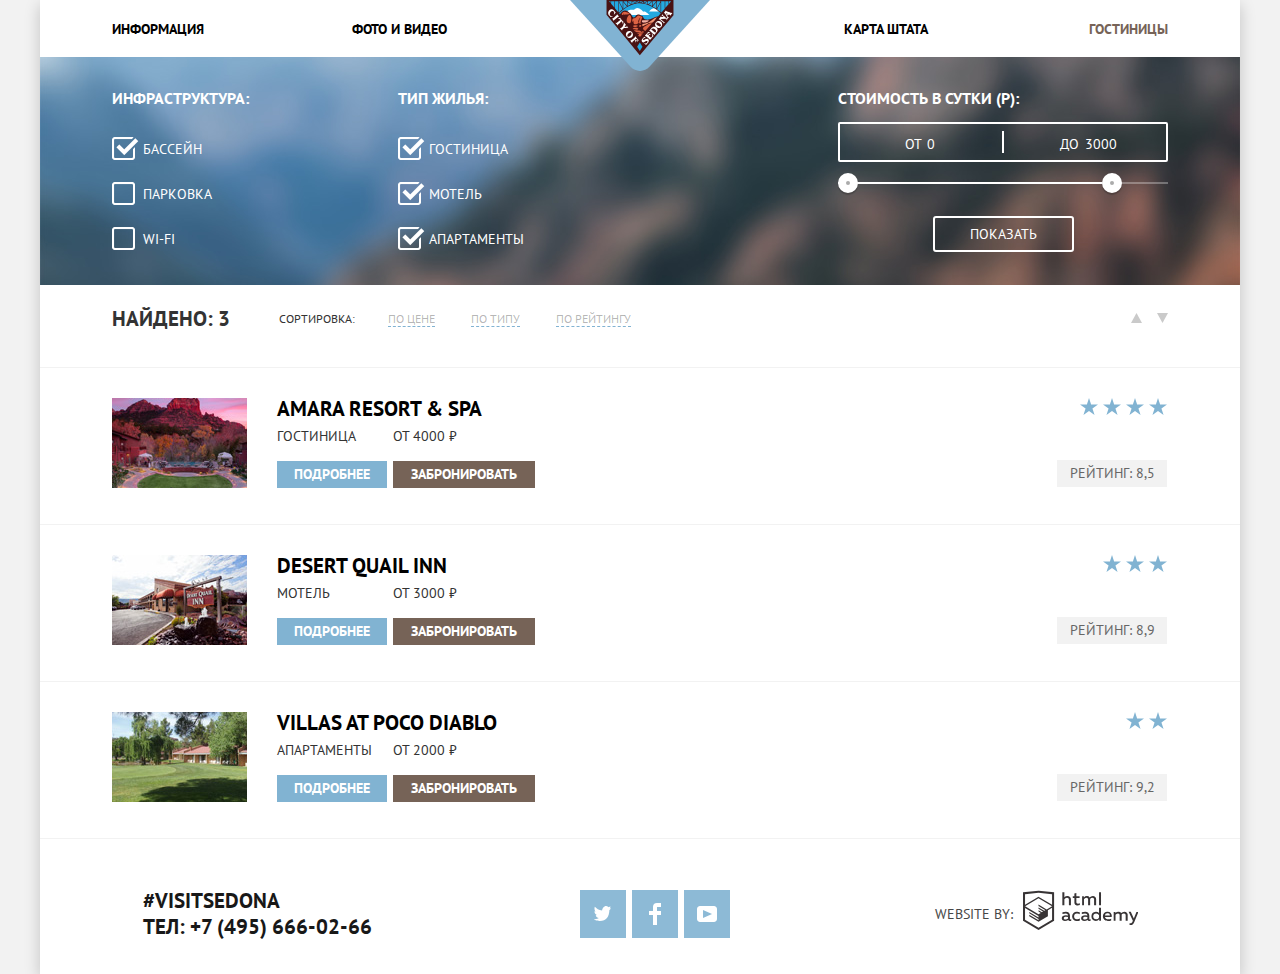
==== commit b079438b: "Закончил правки, согласно замечаниям." ====
--- a/hotels.html
+++ b/hotels.html
@@ -10,7 +10,6 @@
 </head>
 
 <body>
-
   <div class="main-container">
     <header class="main-header">
       <nav class="main-navigation" tabindex="1">
@@ -26,7 +25,6 @@
       <a href="index.html" tabindex="4"><img class="main-header-logo" src="img/logo.svg" width="140" height="71"
           alt="Логотип города Седона"></a>
     </header>
-
     <main>
       <form class="filter white-text" name="filter-form" method="POST" enctype="multipart/form-data">
         <fieldset class="field-group edge">
@@ -44,9 +42,7 @@
             wi-fi
           </label>
         </fieldset>
-
         <fieldset class="field-group edge">
-
           <legend>тип жилья:</legend>
           <label>
             <input type="checkbox" name="hotel" value="yes" checked><span tabindex="10"></span>
@@ -62,7 +58,6 @@
           </label>
         </fieldset>
         <fieldset class="field-group wide">
-
           <div class="filter-range">
             <div class="filter-range-title">Стоимость в сутки (р):</div>
             <div class="price-controls">
@@ -80,14 +75,12 @@
           </div>
         </fieldset>
       </form>
-
       <div class="sortby">
         <h3 class="header-3">
           Найдено: 3
         </h3>
         <span>Сортировка:</span>
         <ul class="type">
-
           <li><a href="#">по цене</a></li>
           <li><a href="#">по типу</a></li>
           <li><a href="#">по рейтингу</a></li>
@@ -104,131 +97,99 @@
       <section class="catalog">
         <h2 class="not-visible">Вывод поиска</h2>
         <ul>
-
           <!--карточка 1-->
           <li class="catalog-item">
-
             <a href="catalog-item.html">
               <img src="img/hotel-picture-1.jpg" width="135" height="90" alt="Фотография отеля">
             </a>
-
             <div class="description">
-
               <h3 class="bold">
                 <a class="hotel-name" href="catalog-item.html">
                   amara resort & spa
                 </a>
               </h3>
-
               <div class="table">
-
                 <div class="column">
                   <p class="catalog-item-price ordinary-text">
                     гостиница
                   </p>
                   <a class="button-blue small-button-blue pseudo-button" href="#">подробнее</a>
                 </div>
-
                 <div class="column">
                   <p class="catalog-item-price ordinary-text">
                     от 4000 ₽
                   </p>
                   <a class="button-brown small-button-brown pseudo-button" href="#">забронировать</a>
                 </div>
-
-              </div>
-
-            </div>
-
+              </div>
+            </div>
             <div class="rating">
-
               <div class="four-stars"></div>
               <span class="rating-back">
                 рейтинг: 8,5
               </span>
             </div>
           </li>
-
           <!--карточка 2-->
           <li class="catalog-item">
-
             <a href="catalog-item.html">
               <img src="img/hotel-picture-2.jpg" width="135" height="90" alt="Фотография отеля">
             </a>
-
             <div class="description">
-
               <h3 class="bold">
                 <a class="hotel-name" href="catalog-item.html">
                   Desert Quail Inn
                 </a>
               </h3>
               <div class="table">
-
                 <div class="column">
                   <p class="catalog-item-price ordinary-text">
                     мотель
                   </p>
                   <a class="button-blue small-button-blue pseudo-button" href="#">подробнее</a>
                 </div>
-
                 <div class="column">
                   <p class="catalog-item-price ordinary-text">
                     от 3000 ₽
                   </p>
                   <a class="button-brown small-button-brown pseudo-button" href="#">забронировать</a>
                 </div>
-
-              </div>
-
-            </div>
-
+              </div>
+            </div>
             <div class="rating">
-
               <div class="three-stars"></div>
-
               <span class="rating-back">
                 рейтинг: 8,9
               </span>
             </div>
-
-          </li>
-
+          </li>
           <!--карточка 3-->
           <li class="catalog-item">
-
             <a href="catalog-item.html">
               <img src="img/hotel-picture-3.jpg" width="135" height="90" alt="Фотография отеля">
             </a>
-
             <div class="description">
-
               <h3 class="bold">
                 <a class="hotel-name" href="catalog-item.html">
                   Villas at Poco Diablo
                 </a>
               </h3>
               <div class="table">
-
                 <div class="column">
                   <p class="catalog-item-price ordinary-text">
                     апартаменты
                   </p>
                   <a class="button-blue small-button-blue pseudo-button" href="#">подробнее</a>
                 </div>
-
                 <div class="column">
                   <p class="catalog-item-price ordinary-text">
                     от 2000 ₽
                   </p>
                   <a class="button-brown small-button-brown pseudo-button" href="#">забронировать</a>
                 </div>
-
-              </div>
-
+              </div>
             </div>
             <div class="rating">
-
               <div class="two-stars"></div>
               <span class="rating-back">
                 рейтинг: 9,2
@@ -236,16 +197,13 @@
             </div>
           </li>
         </ul>
-
       </section>
     </main>
-
     <footer class="semi-transparency">
       <div class="footer-contacts bold lh-26px">
         <div>#visitsedona</div>
         <div><a class="phone" href="#">ТЕЛ: +7 (495) 666-02-66</a></div>
       </div>
-
       <div class="footer-social">
         <a class="social-button twitter" href="https://twitter.com">
           <svg xmlns="http://www.w3.org/2000/svg" xmlns:xlink="http://www.w3.org/1999/xlink" width="17" height="15"
@@ -254,13 +212,11 @@
               d="M10.95.144c1.685-.496 2.984.27 3.577 1.179.673-.231 1.331-.481 2.011-.708a2.345 2.345 0 0 1-.857 1.768c.685.17 1.304-.491 1.304-.491-.169 1-1.006 1.788-1.563 2.024-.231 6.75-3.175 11.217-10.077 11.082h-.446c-.41 0-4.164-.46-4.898-1.887 2.271.196 3.893-.422 4.693-1.177-.96-.3-2.679-.477-2.979-2.95.349.106.564.228 1.19.119C1.705 8.247.374 7.53.448 5.33c.285.328 1.067.536 1.34.472C1.085 5.561-.182 2.442.894.85c1.818 1.854 3.735 3.606 7.152 3.773C8.254 2.33 9.183.793 10.95.144z" />
           </svg>
         </a>
-
         <a class="social-button facebook" href="https://facebook.com">
           <svg xmlns="http://www.w3.org/2000/svg" width="12" height="22" viewBox="0 0 12 22">
             <path fill="#FFF" class="icon" d="M12 4V0H8a4 4 0 0 0-4 4v4H0v4h4v10h4V12h4V8H8V4h4z" />
           </svg>
         </a>
-
         <a class="social-button youtube" href="https://youtube.com">
           <svg xmlns="http://www.w3.org/2000/svg" xmlns:xlink="http://www.w3.org/1999/xlink" width="20" height="16"
             viewBox="0 0 20 16">
@@ -269,7 +225,6 @@
           </svg>
         </a>
       </div>
-
       <p class="footer-copyright">
         <span class="lh-26px">website by:</span>
         <a class="htmla-link" href="https://htmlacademy.ru/intensive/htmlcss">
@@ -279,7 +234,6 @@
           </svg>
         </a>
       </p>
-
     </footer>
   </div>
 </body>
--- a/css/style.css
+++ b/css/style.css
@@ -1,1150 +1,2 @@
-body {
-  margin: 0;
-  padding: 0;
-
-  font-family: "PT Sans", Arial, sans-serif;
-  font-size: 14px;
-  line-height: 21px;
-  font-weight: 400;
-  text-transform: uppercase;
-  text-align: center;
-  color: #333333;
-  background-color: #f2f2f2;
-}
-
-a:hover,
-button:hover {
-  cursor: pointer;
-}
-
-
-a {
-  text-decoration: none;
-}
-
-button {
-  border: none;
-}
-
-.main-container {
-  width: 1200px;
-  box-shadow: 0px 5px 15px 0 rgba(0, 1, 1, 0.2);
-  margin: 0 auto;
-  background-color: #ffffff;
-  position: relative;
-}
-
-.main-navigation {
-  font-size: 14px;
-  font-weight: bold;
-  line-height: 26px;
-  color: #000000;
-  text-align: center;
-}
-
-.header-3 {
-  font-size: 21px;
-  line-height: 26px;
-}
-
-.site-navigation {
-  list-style: none;
-}
-
-.lh-26px {
-  line-height: 26px;
-}
-
-.site-navigation a {
-  color: #000000;
-}
-
-
-.main-navigation a:hover,
-.main-navigation a:focus {
-  color: #81b3d2;
-}
-
-.site-navigation {
-  display: flex;
-
-  flex-direction: row;
-  justify-content: space-between;
-  padding-left: 0px;
-  margin: 0px;
-
-}
-
-.site-navigation li {
-  display: flex;
-  flex-basis: 239px;
-  align-items: center;
-  justify-content: center;
-  padding-top: 15.25px;
-  padding-bottom: 15.25px;
-}
-
-.main-header-logo {
-  /*flex-basis: 244px;
-  display: block;*/
-  position: absolute;
-  top: 0px;
-  left: 50%;
-  margin-left: -70px;
-
-
-  z-index: 5;
-}
-
-.main-header-back {
-  width: 244px;
-}
-
-.main-navigation {
-  position: relative;
-}
-
-.site-navigation a.active {
-  color: #766357;
-}
-
-.blue-back,
-.button-blue {
-  background-color: #81b3d2;
-}
-
-.main-navigation a:active {
-  color: rgba(0, 0, 0, 0.3);
-}
-
-.button-blue:hover,
-.button-blue:focus,
-.footer-social a:hover,
-.footer-social a:focus {
-  background-color: #669ec0;
-}
-
-.footer-social a:active,
-.button-blue:active {
-  background-color: #5496bd;
-  color: rgba(255, 255, 255, 0.3);
-
-}
-
-.white-text {
-  color: #ffffff;
-  font-size: 14px;
-  text-transform: uppercase;
-}
-
-.blue-back .bold {
-  font-size: 21px;
-  color: #ffffff;
-}
-
-.blue-back {
-  color: #ffffff;
-
-}
-
-.declare h3 {
-  width: 445px;
-  text-align: center;
-  margin: 61px auto 38px auto;
-}
-
-.declare p {
-  margin: 0 auto 56px auto;
-}
-
-.inner-grid {
-  display: flex;
-  flex-direction: row;
-  flex-wrap: wrap;
-  width: 1200px;
-  margin: 0 auto;
-
-}
-
-.inner-grid .bold {
-  display: block;
-
-  width: 160px;
-  text-align: center;
-  margin-left: auto;
-  margin-right: auto;
-}
-
-.button-brown {
-
-  background-color: #766357;
-}
-
-.big-button-brown {
-  width: 568px;
-  height: 86px;
-  color: #ffffff;
-  font-size: 21px;
-  line-height: 26px;
-  font-weight: 700;
-  text-transform: uppercase;
-}
-
-.small-button-brown,
-.small-button-blue {
-  width: 142px;
-  height: 27px;
-  color: #ffffff;
-  text-transform: uppercase;
-  font-weight: 700;
-}
-
-.button-brown:hover {
-  background-color: #604e43;
-}
-
-.button-brown:active {
-  background-color: #503e33;
-  color: rgba(255, 255, 255, 0.3);
-}
-
-
-.welcome-banner {
-  text-align: center;
-  width: 100%;
-  padding: 250.5px 0;
-  background-color: #5496bd;
-  background-image: url(../img/welcome.svg), url(../img/background-photo.jpg);
-  background-size: 459px 353px, cover;
-  background-position: center, center 30%;
-  position: relative;
-  background-repeat: no-repeat, no-repeat;
-}
-
-.welcome-banner svg {
-  width: 100%;
-  position: absolute;
-  bottom: 0px;
-  left: 0px;
-
-}
-
-.bold {
-  color: #000000;
-  font-size: 21px;
-  text-transform: uppercase;
-  font-weight: bold;
-}
-
-.grey-back {
-  background-color: #eeeeee;
-}
-
-.white-back {
-  background-color: #ffffff;
-}
-
-.input-back-wide {
-  width: 346px;
-  height: 38px;
-  background-color: #f2f2f2;
-
-}
-
-.form-decor {
-  box-shadow: 0px 7px 15px 0 rgba(0, 1, 1, 0.15);
-  line-height: 26px;
-  font-weight: 700;
-  color: #000000;
-}
-
-.modal-show {
-  display: inline-block;
-  animation: bounce 0.6s;
-  vertical-align: middle;
-}
-
-.visually-hidden {
-  display: none;
-}
-
-@keyframes bounce {
-  0% {
-    transform: translateY(0px);
-    animation-timing-function: ease-out;
-  }
-
-  20% {
-    transform: translateY(10px);
-    animation-timing-function: ease-out;
-  }
-
-  40% {
-    transform: translateY(20px);
-    animation-timing-function: ease-out;
-  }
-
-  60% {
-    transform: translateY(30px);
-    animation-timing-function: ease-in;
-  }
-
-
-  80% {
-    transform: translateY(-10px);
-    animation-timing-function: ease-in;
-  }
-
-  100% {
-    transform: translateY(0);
-    animation-timing-function: ease-in;
-  }
-}
-
-@keyframes shake {
-
-  0%,
-  100% {
-    transform: translateX(0);
-  }
-
-  10%,
-  30%,
-  50%,
-  70%,
-  90% {
-    transform: translateX(-10px);
-  }
-
-  20%,
-  40%,
-  60%,
-  80% {
-    transform: translateX(10px);
-  }
-}
-
-.modal-error {
-  animation: shake 0.6s;
-}
-
-.grid-item {
-
-  width: 280px;
-  padding: 43px 60px 61px;
-
-}
-
-.text-card {
-  width: 280px;
-  text-align: center;
-}
-
-.text-card p {
-  margin: 0px;
-}
-
-.text-card .bold {
-  margin-top: 0px;
-  margin-bottom: auto;
-}
-
-.text-card div {
-  margin-bottom: 0;
-}
-
-.text-card .card-number {
-  margin: 26px 0px;
-}
-
-.blue-back.grid-item {
-  padding-top: 43px;
-  padding-right: 60px;
-  padding-left: 60px;
-  ;
-  padding-bottom: 55px;
-
-}
-
-.content-image {
-  width: 800px;
-  display: flex;
-  margin: 0px;
-  padding: 0px;
-}
-
-.big-button-blue {
-  width: 458px;
-  height: 58px;
-  color: #ffffff;
-  font-size: 21px;
-  line-height: 26px;
-  font-weight: 700;
-  text-transform: uppercase;
-}
-
-.small-button-blue {
-  width: 110px;
-  height: 27px;
-}
-
-.not-visible {
-  display: none;
-}
-
-.pseudo-header {
-  font-size: 30px;
-  font-weight: bold;
-  line-height: 36px;
-  color: #000000;
-
-}
-
-.pseudo-header+.ordinary-text {
-  line-height: 24px;
-}
-
-
-
-.interactive {
-  text-align: center;
-
-}
-
-.map {
-  position: relative;
-}
-
-.map iframe {
-  width: 100%;
-  height: 713px;
-  border: 0px;
-}
-
-/*Форма на главной странице*/
-
-.map form {
-  padding: 55px;
-  width: 458px;
-  position: absolute;
-  z-index: 15;
-  background-color: #ffffff;
-  box-shadow: 0px 7px 15px 0 rgba(0, 1, 1, 0.15);
-  margin: auto;
-  top: 0;
-  left: 0;
-  right: 0;
-}
-
-.form-decor input {
-  color: #000000;
-  background-color: #f2f2f2;
-  font-size: 14px;
-  font-weight: 700;
-  text-transform: uppercase;
-  width: 346px;
-  box-sizing: border-box;
-  padding-left: 13px;
-  padding-top: 12px;
-  padding-bottom: 10px;
-  outline: none;
-  border: none;
-}
-
-.form-decor input::-webkit-input-placeholder {
-  color: #000000;
-}
-
-.number input {
-  width: 38px;
-  height: 38px;
-
-  text-align: center;
-  margin: 0px;
-  padding: 0px;
-
-}
-
-.filter-range input::-webkit-inner-spin-button,
-.filter-range input::-webkit-outer-spin-button,
-.number input::-webkit-inner-spin-button,
-.number input::-webkit-outer-spin-button {
-  -webkit-appearance: none;
-  margin: 0;
-}
-
-.filter-range input,
-.filter-range input,
-.number input,
-.number input {
-  -moz-appearance: textfield;
-}
-
-.number button {
-  width: 38px;
-  background-color: #f2f2f2;
-  border: none;
-  margin: 0px;
-  padding: 11px 0;
-}
-
-.number button:hover path {
-  fill: #000000;
-}
-
-.number button:active path {
-  fill: #81b3d2;
-  outline: none;
-}
-
-.number-item {
-  width: 114px;
-  display: flex;
-  outline: none;
-  align-items: center;
-  justify-content: center;
-  flex-direction: row;
-
-}
-
-.number-cover {
-  display: inline-block;
-  vertical-align: middle;
-}
-
-.number {
-  display: flex;
-  justify-content: space-between;
-  margin-bottom: 54px;
-  align-items: baseline;
-}
-
-.input-cover {
-  display: flex;
-  flex-direction: row;
-  justify-content: space-between;
-  align-items: baseline;
-  margin-bottom: 29px;
-  position: relative;
-}
-
-.input-field {
-  display: flex;
-  flex-direction: row;
-  justify-content: space-between;
-  align-items: center;
-  width: 346px;
-  border: none;
-  vertical-align: middle;
-}
-
-.input-field a {
-
-  position: absolute;
-  z-index: 6;
-  right: 9px;
-  top: 8px;
-  display: flex;
-
-}
-
-.input-field svg {
-  fill: #cacaca;
-}
-
-.input-field a:hover svg {
-  fill: black;
-}
-
-.input-field a:active svg {
-  fill: #81b3d2;
-}
-
-input[type="text"]:hover.input-back {
-  background-color: #ebebeb;
-  border: none;
-}
-
-input[type="text"]:focus.input-back {
-  background-color: #ffffff;
-  outline: solid 2px #e5e5e5;
-  border: none;
-}
-
-
-/*Форма на странице hotels.html*/
-.sortby {
-  display: flex;
-  flex-direction: row;
-  justify-content: space-around;
-  padding-left: 72px;
-  margin-right: 72px;
-  align-items: center;
-  font-size: 12px;
-  line-height: 18px;
-}
-
-.sortby li,
-.catalog li {
-  list-style: none;
-}
-
-.sortby li {
-  display: inline-block;
-  margin-left: 33px;
-  text-align: start;
-  vertical-align: baseline;
-
-}
-
-.sortby ul {
-  text-align: start;
-  padding-left: 0px;
-}
-
-.sortby span {
-  margin-left: 49px;
-}
-
-/*для IE*/
-.sortby a,
-.sortby a:visited {
-  color: rgba(0, 0, 0, 0.3);
-  text-decoration: none;
-  border-bottom: 1px dashed #81b3d2;
-}
-
-.arrow a {
-  text-decoration: none;
-  border-bottom: none;
-}
-
-.sortby a:hover,
-.sortby a:focus {
-  color: #81b3d2;
-}
-
-.sortby a:focus {
-  text-decoration: none;
-  border-bottom: none;
-  outline: none;
-}
-
-.sortby a:active {
-  color: #000000;
-  text-decoration: none;
-  border-bottom: none;
-}
-
-.arrow {
-  text-align: end;
-  margin-left: auto;
-
-}
-
-.arrow-up,
-.arrow-down {
-  fill: #cacaca;
-}
-
-.arrow-up:hover,
-.arrow-down:hover,
-.arrow-up:focus,
-.arrow-down:focus {
-  fill: #231F20;
-}
-
-.arrow-up:active,
-.arrow-down:active {
-  fill: #81b3d2;
-}
-
-.arrow .rotate {
-  transform: rotate(180deg);
-  margin-left: 12px;
-}
-
-.catalog-item {
-  padding: 30px 73px 30px 72px;
-}
-
-.catalog-item .hotel-name,
-.description .phone,
-.description .phone:visited {
-  color: #000000;
-  text-decoration: none;
-}
-
-.catalog-item-image {
-  margin: 0px;
-}
-
-.description {
-  display: flex;
-  align-items: flex-start;
-  justify-content: flex-start;
-  flex-wrap: wrap;
-  width: 258px;
-  margin-top: 0px;
-  margin-left: 30px;
-}
-
-.description a {
-  margin-bottom: 0px;
-  display: inline-block;
-  vertical-align: top;
-
-}
-
-.description .phone:hover,
-.description .arrow-up:focus,
-.footer-contacts a:hover {
-  color: #81b3d2;
-}
-
-.description a:active,
-.footer-contacts a:active {
-  color: rgba(0, 0, 0, 0.3);
-}
-
-.description .pseudo-button{
-  height: auto;
-  padding-top: 3px;
-  padding-bottom: 3px; 
-}
-
-.description .pseudo-button:active{
-  color: rgba(255, 255, 255, 0.3);
-}
-
-.footer-contacts a {
-  color: #000000;
-}
-
-.description h3 {
-  margin: 0px;
-}
-
-.description .ordinary-text {
-  display: inline-block;
-  vertical-align: middle;
-  margin-right: 0px;
-  margin-top: 0px;
-
-}
-
-.rating {
-  text-align: end;
-  width: 110px;
-  display: flex;
-  flex-direction: column;
-  align-items: flex-end;
-  justify-content: flex-start;
-  margin-left: auto;
-}
-
-.rating div {}
-
-.column {
-  display: flex;
-  flex-direction: column;
-  align-items: flex-start;
-  justify-content: flex-start;
-}
-
-.column:first-child {
-  margin-right: 6px;
-}
-
-.column button {
-  padding: 0px;
-}
-
-.table {
-  display: flex;
-  width: 180px;
-  flex-direction: row;
-  align-items: flex-start;
-  justify-content: flex-start;
-}
-
-.catalog ul {
-  padding-left: 0px;
-}
-
-.catalog li {
-  display: flex;
-  flex-direction: row;
-  flex-wrap: wrap;
-  border-top: 1px solid #f2f2f2;
-}
-
-.catalog li:last-child {
-  border-bottom: 1px solid #f2f2f2;
-}
-
-.rating-back {
-  width: 110px;
-  background-color: #f2f2f2;
-  color: #666666;
-  font-weight: 400;
-  padding-top: 3px;
-  padding-bottom: 3px;
-  vertical-align: middle;
-  text-align: center;
-  margin-top: 45.25px;
-  margin-bottom: 0px;
-}
-
-.semi-transparency {
-  display: flex;
-  justify-content: space-around;
-  align-items: center;
-  opacity: 0.9;
-  z-index: 5;
-  background-color: #ffffff;
-  padding-top: 14px;
-  padding-bottom: 14px;
-  width: 100%;
-}
-
-.main-page {
-  position: absolute;
-  bottom: 0px;
-
-}
-
-.footer-social {
-  display: flex;
-  width: 150px;
-
-  flex-direction: row;
-  flex-wrap: nowrap;
-
-}
-
-.footer-social a {
-  width: 46px;
-  height: 48px;
-  background-color: #81b3d2;
-  display: flex;
-  flex-direction: row;
-  flex-wrap: nowrap;
-  justify-content: center;
-  align-items: center;
-  margin-right: 6px;
-}
-
-.footer-social a:nth-child(3) {
-  margin-right: 0px;
-}
-
-
-.footer-social a:active .icon {
-  fill: rgba(255, 255, 255, 0.3);
-}
-
-.footer-contacts {
-  text-align: center;
-  text-decoration: none;
-  /*в Edge всё равно подчёркивает телефон, как ссылку и выделяет синим */
-  display: flex;
-  flex-wrap: wrap;
-  width: 232px;
-}
-
-.footer-copyright {
-  display: flex;
-  align-items: center;
-}
-
-.footer-copyright span {
-  margin-right: 10px;
-}
-
-.htmla-cprght {
-  fill: #231f20;
-}
-
-.htmla-link:hover .htmla-cprght,
-.htmla-link:focus .htmla-cprght {
-  fill: #81b3d2;
-}
-
-.htmla-link:active .htmla-cprght {
-  fill: #bdbbbc;
-}
-
-.filter {
-  background-image: url(../img/filter-background.jpg);
-  background-color: #5496bd;
-  background-repeat: no-repeat;
-  background-size: cover;
-  background-position: center;
-  vertical-align: top;
-  padding: 31px 72px 35px 72px;
-  display: flex;
-  flex-wrap: wrap;
-}
-
-.filter legend {
-  line-height: 21px;
-  font-size: 16px;
-  font-weight: 700;
-
-}
-
-
-.filter fieldset {
-  border: none;
-  text-align: left;
-  vertical-align: top;
-  padding: 0px;
-  margin: 0 0;
-  width: 139px;
-  display: flex;
-  flex-direction: column;
-  flex-wrap: wrap;
-}
-
-.filter button {
-  background-color: transparent;
-  border-radius: 3px;
-  margin: 0 auto;
-
-
-}
-
-input[type="checkbox"] {
-  display: none;
-}
-
-
-.filter input[type="checkbox"]~span {
-  display: inline-block;
-  width: 27px;
-  height: 23px;
-  vertical-align: bottom;
-  background-image: url(../img/checkbox-off.png);
-  background-repeat: no-repeat;
-}
-
-.filter input[type="checkbox"]:checked~span {
-
-  background-image: url(../img/checkbox-on.png);
-
-}
-
-.filter input[type="checkbox"]:disabled~span {
-
-  background-image: url(../img/checkbox-off-3.png);
-
-}
-
-.filter input[type="checkbox"]:checked:disabled~span {
-
-  background-image: url(../img/checkbox-on-2.png);
-
-}
-
-.filter-range {
-  width: 330px;
-  margin-top: 0px;
-  margin-left: auto;
-  margin-right: 0px;
-
-  color: #ffffff;
-  text-transform: uppercase;
-  position: absolute;
-  right: 72px;
-}
-
-.filter-range-title {
-  margin-bottom: 13px;
-
-  font-weight: 600;
-  font-size: 16px;
-  line-height: 21px;
-}
-
-.price-controls {
-  position: relative;
-
-  height: 36px;
-  margin-bottom: 20px;
-
-  font-size: 0;
-
-  border: 2px solid #ffffff;
-  border-radius: 2px;
-}
-
-.price-controls::after {
-  content: "";
-  position: absolute;
-  top: 50%;
-  left: 50%;
-
-  width: 2px;
-  height: 22px;
-
-  background: #ffffff;
-  transform: translate(-50%, -50%);
-}
-
-.price-controls label {
-  display: inline-block;
-
-  font-size: 14px;
-  line-height: 38px;
-  vertical-align: top;
-
-  cursor: pointer;
-}
-
-.price-controls .min-price,
-.price-controls .max-price {
-  width: 90px;
-  padding-left: 65px;
-}
-
-.price-controls input {
-  width: 50px;
-  margin: 0;
-
-  color: inherit;
-  font: inherit;
-
-  background: none;
-  border: none;
-}
-
-.range-controls {
-  position: relative;
-
-  margin-bottom: 32px;
-}
-
-.range-controls .scale {
-  height: 2px;
-
-  background: rgba(255, 255, 255, 0.3);
-}
-
-.range-controls .bar {
-  width: 80%;
-  height: 2px;
-
-  background: #ffffff;
-}
-
-.range-toggle {
-  position: absolute;
-  top: -9px;
-
-  width: 4px;
-  height: 4px;
-
-  background: #ababab;
-  border: 8px solid #ffffff;
-  border-radius: 50%;
-  box-shadow: 0 2px 1px 0 rgba(0, 1, 1, 0.2);
-  cursor: pointer;
-}
-
-.range-toggle:hover {
-  background: #1c4f80;
-}
-
-.range-toggle-min {
-  left: 0;
-}
-
-.range-toggle-max {
-  left: 80%;
-}
-
-.btn-transparent {
-  display: block;
-  margin: 0 auto;
-  padding: 6px 35px;
-
-  font-size: 14px;
-  line-height: 20px;
-  color: #ffffff;
-  text-transform: uppercase;
-
-  background: transparent;
-  border: 2px solid #ffffff;
-  border-radius: 2px;
-  cursor: pointer;
-}
-
-.btn-transparent:hover {
-  color: #000000;
-
-  background: #ffffff;
-}
-
-.filter fieldset:nth-child(1) label,
-.filter fieldset:nth-child(2) label {
-  margin-bottom: 22px;
-}
-
-.filter fieldset:nth-child(1) legend,
-.filter fieldset:nth-child(2) legend {
-  margin-bottom: 28px;
-}
-
-.filter fieldset:nth-child(1) label:last-child,
-.filter fieldset:nth-child(2) label:last-child {
-  margin-bottom: 0px;
-}
-
-.filter fieldset:nth-child(1) {
-  margin-right: 147px;
-}
-
-.edge label {
-  display: inline-block;
-  vertical-align: baseline;
-}
-
-
-.form-button {
-  width: 133px;
-  height: 32px;
-}
-
-
-.four-stars {
-  display: inline-block;
-  width: 87px;
-  height: 17px;
-  background-image: url(../img/star.svg);
-  background-repeat: space no-repeat;
-  background-size: 18px 17px;
-  vertical-align: middle;
-}
-
-.three-stars {
-  display: inline-block;
-  vertical-align: middle;
-  width: 64px;
-  height: 17px;
-  background-image: url(../img/star.svg);
-  background-repeat: space no-repeat;
-  background-size: 18px 17px;
-}
-
-.two-stars {
-  display: inline-block;
-  vertical-align: middle;
-  width: 41px;
-  height: 17px;
-  background-image: url(../img/star.svg);
-  background-repeat: space no-repeat;
-  background-size: 18px 17px;
-}
-
+@keyframes bounce{0%{transform:translateY(0);animation-timing-function:ease-out}20%{transform:translateY(10px);animation-timing-function:ease-out}40%{transform:translateY(20px);animation-timing-function:ease-out}60%{transform:translateY(30px);animation-timing-function:ease-in}80%{transform:translateY(-10px);animation-timing-function:ease-in}to{transform:translateY(0);animation-timing-function:ease-in}}@keyframes shake{0%,to{transform:translateX(0)}10%,30%,50%,70%,90%{transform:translateX(-10px)}20%,40%,60%,80%{transform:translateX(10px)}}body{margin:0;padding:0;font-family:"PT Sans",Arial,sans-serif;line-height:21px;font-weight:400;text-transform:uppercase;color:#333;background-color:#f2f2f2}a:hover,button:hover{cursor:pointer}a{text-decoration:none}button{border:0}.main-container{width:1200px;box-shadow:0 5px 15px 0 rgba(0,1,1,.2);margin:0 auto;background-color:#fff;position:relative}.main-navigation,body{font-size:14px;text-align:center}.main-navigation{font-weight:700;line-height:26px;color:#000}.header-3{font-size:21px;line-height:26px}.site-navigation{list-style:none}.lh-26px{line-height:26px}.site-navigation a{color:#000}.main-navigation a:focus,.main-navigation a:hover{color:#81b3d2}.site-navigation{display:flex;flex-direction:row;justify-content:space-between;padding-left:0;margin:0}.site-navigation li{display:flex;width:239px;padding-top:15.5px;padding-bottom:15.5px}.site-navigation li:nth-child(1),.site-navigation li:nth-child(2){justify-content:flex-start}.site-navigation li:nth-child(1) a,.site-navigation li:nth-child(2) a{margin-left:72px}.site-navigation li:nth-child(4),.site-navigation li:nth-child(5){justify-content:flex-end}.site-navigation li:nth-child(4) a,.site-navigation li:nth-child(5) a{margin-right:72px}.main-header-logo{position:absolute;top:0;left:50%;margin-left:-70px;z-index:5}.main-header-back{width:244px}.main-navigation{position:relative}.site-navigation a.active{color:#766357}.blue-back,.button-blue{background-color:#81b3d2}.main-navigation a:active{color:rgba(0,0,0,.3)}.button-blue:focus,.button-blue:hover,.footer-social a:focus,.footer-social a:hover{background-color:#669ec0}.button-blue:active,.footer-social a:active{background-color:#5496bd;color:rgba(255,255,255,.3)}.white-text{color:#fff;font-size:14px;text-transform:uppercase}.blue-back .bold{font-size:21px;color:#fff}.blue-back{color:#fff}.declare{padding:54px 0 49px}.declare h3{width:445px;text-align:center;margin:0 auto 38px}.declare p,.inner-grid{margin:0 auto}.inner-grid{display:flex;flex-direction:row;flex-wrap:wrap;width:1200px}.inner-grid .bold{display:block;width:160px;text-align:center;margin-left:auto;margin-right:auto}.inner-grid p{display:inline-block;vertical-align:middle}.inner-grid .ordinary-text{margin-bottom:0;margin-top:0}.button-brown{background-color:#766357}.big-button-brown{width:568px;height:86px;color:#fff;font-size:21px;line-height:26px;font-weight:700;text-transform:uppercase;position:relative;bottom:0}.small-button-brown{width:142px;height:27px}.small-button-blue,.small-button-brown{color:#fff;text-transform:uppercase;font-weight:700}.button-brown:hover{background-color:#604e43}.button-brown:active{background-color:#503e33;color:rgba(255,255,255,.3)}.welcome-banner{text-align:center;width:100%;padding:255px 0;background-color:#5496bd;background-image:url(../img/welcome.svg),url(../img/background-photo.jpg);background-size:459px 353px,cover;background-position:center,center 28%;position:relative;background-repeat:no-repeat,no-repeat}.welcome-banner svg{width:100.25%;position:absolute;bottom:0;left:-1.5px}.bold{color:#000;font-size:21px;text-transform:uppercase;font-weight:700}.grey-back{background-color:#eee}.white-back{background-color:#fff}.input-back-wide{width:346px;height:38px;background-color:#f2f2f2}.form-decor,.map form{box-shadow:0 7px 15px 0 rgba(0,1,1,.15)}.form-decor{line-height:26px;font-weight:700;color:#000}.modal-show{display:inline-block;animation:bounce .6s;vertical-align:middle}.visually-hidden{display:none}.modal-error{animation:shake .6s}.grid-item{width:280px;padding:43px 60px 61px;position:relative}.text-card{width:280px;text-align:center}.text-card p{margin:0}.text-card .bold{margin-top:0;margin-bottom:auto}.text-card div{margin-bottom:0}.text-card .card-number{margin:26px 0}.blue-back.grid-item{padding:43px 60px 55px}.content-image{width:800px;display:flex;margin:0;padding:0}.photo-card-1::before,.photo-card-2::before,.photo-card-3::before{content:"";position:absolute;z-index:5;bottom:169px;right:50%;margin-right:-37.5px;width:75px;height:72px;background-image:url(../img/icon-1.svg);background-repeat:no-repeat}.photo-card-2::before,.photo-card-3::before{margin-right:-37px;width:74px;height:70px;background-image:url(../img/icon-3.svg)}.photo-card-3::before{margin-right:-32px;width:64px;height:76px;background-image:url(../img/icon-2.svg)}.photo-card-1,.photo-card-2,.photo-card-3{margin-top:121px;margin-bottom:26px;display:inline-block;vertical-align:middle}.big-button-blue,.form-decor input{font-weight:700;text-transform:uppercase}.big-button-blue{width:458px;height:58px;color:#fff;font-size:21px;line-height:26px}.small-button-blue{width:110px;height:27px}.not-visible{display:none}.pseudo-header{font-size:30px;font-weight:700;line-height:36px;color:#000;margin:57px auto 30px}.pseudo-header+.ordinary-text{line-height:24px}.interactive{text-align:center;margin-top:52px}.map{position:relative}.map iframe{width:100%;height:713px;border:0}.map form{padding:55px;width:458px;position:absolute;z-index:15;background-color:#fff;margin:auto;top:0;left:0;right:0}.form-decor input{color:#000;background-color:#f2f2f2;font-size:14px;width:346px;box-sizing:border-box;padding-left:13px;padding-top:12px;padding-bottom:10px;outline:0;border:0}.form-decor input::-webkit-input-placeholder{color:#000}.number input{width:38px;height:38px;text-align:center;margin:0;padding:0}.filter-range input::-webkit-inner-spin-button,.filter-range input::-webkit-outer-spin-button,.number input::-webkit-inner-spin-button,.number input::-webkit-outer-spin-button{-webkit-appearance:none;margin:0}.filter-range input,.number input{-moz-appearance:textfield}.number button{width:38px;background-color:#f2f2f2;border:0;margin:0;padding:11.5px 0}.input-field a:hover svg,.number button:hover path{fill:#000}.number button:active path{fill:#81b3d2;outline:0}.number-item{width:114px;display:flex;outline:0;align-items:center;justify-content:center;flex-direction:row}.number-cover{display:inline-block;vertical-align:middle}.input-cover,.input-field,.number{display:flex;justify-content:space-between}.number{margin-bottom:54px;align-items:baseline}.input-cover,.input-field{flex-direction:row}.input-cover{align-items:baseline;margin-bottom:29px;position:relative}.input-field{align-items:center;width:346px;border:0;vertical-align:middle}.input-field a{position:absolute;z-index:6;right:9px;top:8px;display:flex}.input-field svg{fill:#cacaca}.input-field a:active svg{fill:#81b3d2}input[type=text]:hover.input-back{background-color:#ebebeb;border:0}input[type=text]:focus.input-back{background-color:#fff;outline:solid 2px #e5e5e5;border:0}.sortby{display:flex;flex-direction:row;justify-content:space-around;padding-left:72px;margin-right:72px;align-items:center;font-size:12px;line-height:18px}.catalog li,.sortby li{list-style:none}.sortby li{display:inline-block;margin-left:33px;text-align:start;vertical-align:baseline}.sortby ul{text-align:start;padding-left:0}.sortby span{margin-left:49px}.sortby a,.sortby a:visited{color:rgba(0,0,0,.3);text-decoration:none;border-bottom:1px dashed #81b3d2}.arrow a{text-decoration:none;border-bottom:none}.sortby a:focus,.sortby a:hover{color:#81b3d2}.sortby a:focus{text-decoration:none;border-bottom:none;outline:0}.sortby a:active{color:#000;text-decoration:none;border-bottom:none}.arrow{text-align:end;margin-left:auto}.arrow-down,.arrow-up{fill:#cacaca}.arrow-down:focus,.arrow-down:hover,.arrow-up:focus,.arrow-up:hover{fill:#231f20}.arrow-down:active,.arrow-up:active{fill:#81b3d2}.arrow .rotate{transform:rotate(180deg);margin-left:12px}.catalog-item{padding:30px 73px 30px 72px}.catalog-item .hotel-name,.description .phone,.description .phone:visited{color:#000;text-decoration:none}.catalog-item-image,.description h3{margin:0}.description{display:flex;align-items:flex-start;justify-content:flex-start;flex-wrap:wrap;width:258px;margin-top:0;margin-left:30px}.description a{margin-bottom:0;display:inline-block;vertical-align:top}.description .arrow-up:focus,.description .phone:hover,.footer-contacts a:hover{color:#81b3d2}.description a:active,.footer-contacts a:active{color:rgba(0,0,0,.3)}.description .pseudo-button{height:auto;padding-top:3px;padding-bottom:3px}.description .pseudo-button:active{color:rgba(255,255,255,.3)}.footer-contacts a{color:#000}.description .ordinary-text{display:inline-block;vertical-align:middle;margin-right:0;margin-top:0}.column,.rating{display:flex;flex-direction:column;justify-content:flex-start}.rating{text-align:end;width:110px;align-items:flex-end;margin-left:auto}.column{align-items:flex-start}.column:first-child{margin-right:6px}.column button{padding:0}.catalog li,.table{display:flex;flex-direction:row}.table{width:180px;align-items:flex-start;justify-content:flex-start}.catalog ul{padding-left:0}.catalog li{flex-wrap:wrap;border-top:1px solid #f2f2f2}.catalog li:last-child{border-bottom:1px solid #f2f2f2}.rating-back{width:110px;background-color:#f2f2f2;color:#666;font-weight:400;padding-top:3px;padding-bottom:3px;vertical-align:middle;text-align:center;margin-top:45.25px;margin-bottom:0}.semi-transparency{display:flex;justify-content:space-around;align-items:center;opacity:.9;z-index:5;background-color:#fff;padding-top:23px;padding-bottom:23px;width:100%}.main-page{position:absolute;bottom:0}.footer-social,.footer-social a{display:flex;width:150px;flex-direction:row;flex-wrap:nowrap}.footer-social a{width:46px;height:48px;background-color:#81b3d2;justify-content:center;align-items:center;margin-right:6px}.footer-social a:nth-child(3){margin-right:0}.footer-social a:active .icon{fill:rgba(255,255,255,.3)}.footer-contacts{text-align:center;text-decoration:none;display:flex;flex-wrap:wrap;width:232px}.footer-copyright{display:flex;align-items:center}.footer-copyright span{margin-right:10px}.htmla-cprght{fill:#231f20}.htmla-link:focus .htmla-cprght,.htmla-link:hover .htmla-cprght{fill:#81b3d2}.htmla-link:active .htmla-cprght{fill:#bdbbbc}.filter,.filter fieldset{vertical-align:top;display:flex;flex-wrap:wrap}.filter{background-image:url(../img/filter-background.jpg);background-color:#5496bd;background-repeat:no-repeat;background-size:cover;background-position:center;padding:31px 72px 35px}.filter legend{line-height:21px;font-size:16px;font-weight:700}.filter fieldset{border:0;text-align:left;padding:0;margin:0;width:139px;flex-direction:column}.filter button{background-color:transparent;border-radius:3px;margin:0 auto}input[type=checkbox]{display:none}.filter input[type=checkbox]~span{display:inline-block;width:27px;height:23px;vertical-align:bottom;background-image:url(../img/checkbox-off.png);background-repeat:no-repeat}.filter input[type=checkbox]:checked~span{background-image:url(../img/checkbox-on.png)}.filter input[type=checkbox]:disabled~span{background-image:url(../img/checkbox-off-3.png)}.filter input[type=checkbox]:checked:disabled~span{background-image:url(../img/checkbox-on-2.png)}.filter-range{width:330px;margin-top:0;margin-left:auto;margin-right:0;color:#fff;text-transform:uppercase;position:absolute;right:72px}.filter-range-title{margin-bottom:13px;font-weight:600;font-size:16px;line-height:21px}.price-controls{position:relative;height:36px;margin-bottom:20px;font-size:0;border:2px solid #fff;border-radius:2px}.price-controls::after{content:"";position:absolute;top:50%;left:50%;width:2px;height:22px;background:#fff;transform:translate(-50%,-50%)}.price-controls label{display:inline-block;font-size:14px;line-height:38px;vertical-align:top;cursor:pointer}.price-controls .max-price,.price-controls .min-price{width:90px;padding-left:65px}.price-controls input{width:50px;margin:0;color:inherit;font:inherit;background:0 0;border:0}.range-controls{position:relative;margin-bottom:32px}.range-controls .scale{height:2px;background:rgba(255,255,255,.3)}.range-controls .bar{width:80%;height:2px;background:#fff}.range-toggle{position:absolute;top:-9px;width:4px;height:4px;background:#ababab;border:8px solid #fff;border-radius:50%;box-shadow:0 2px 1px 0 rgba(0,1,1,.2);cursor:pointer}.range-toggle:hover{background:#1c4f80}.range-toggle-min{left:0}.range-toggle-max{left:80%}.btn-transparent{display:block;margin:0 auto;padding:6px 35px;font-size:14px;line-height:20px;color:#fff;text-transform:uppercase;background:0 0;border:2px solid #fff;border-radius:2px;cursor:pointer}.btn-transparent:hover{color:#000;background:#fff}.filter fieldset:nth-child(1) label,.filter fieldset:nth-child(2) label{margin-bottom:22px}.filter fieldset:nth-child(1) legend,.filter fieldset:nth-child(2) legend{margin-bottom:28px}.filter fieldset:nth-child(1) label:last-child,.filter fieldset:nth-child(2) label:last-child{margin-bottom:0}.filter fieldset:nth-child(1){margin-right:147px}.edge label{display:inline-block;vertical-align:baseline}.form-button{width:133px;height:32px}.four-stars,.three-stars,.two-stars{display:inline-block;width:87px;height:17px;background-image:url(../img/star.svg);background-repeat:space no-repeat;background-size:18px 17px;vertical-align:middle}.three-stars,.two-stars{width:64px}.two-stars{width:41px}
 /*Спасибо за проверку! :-)*/
